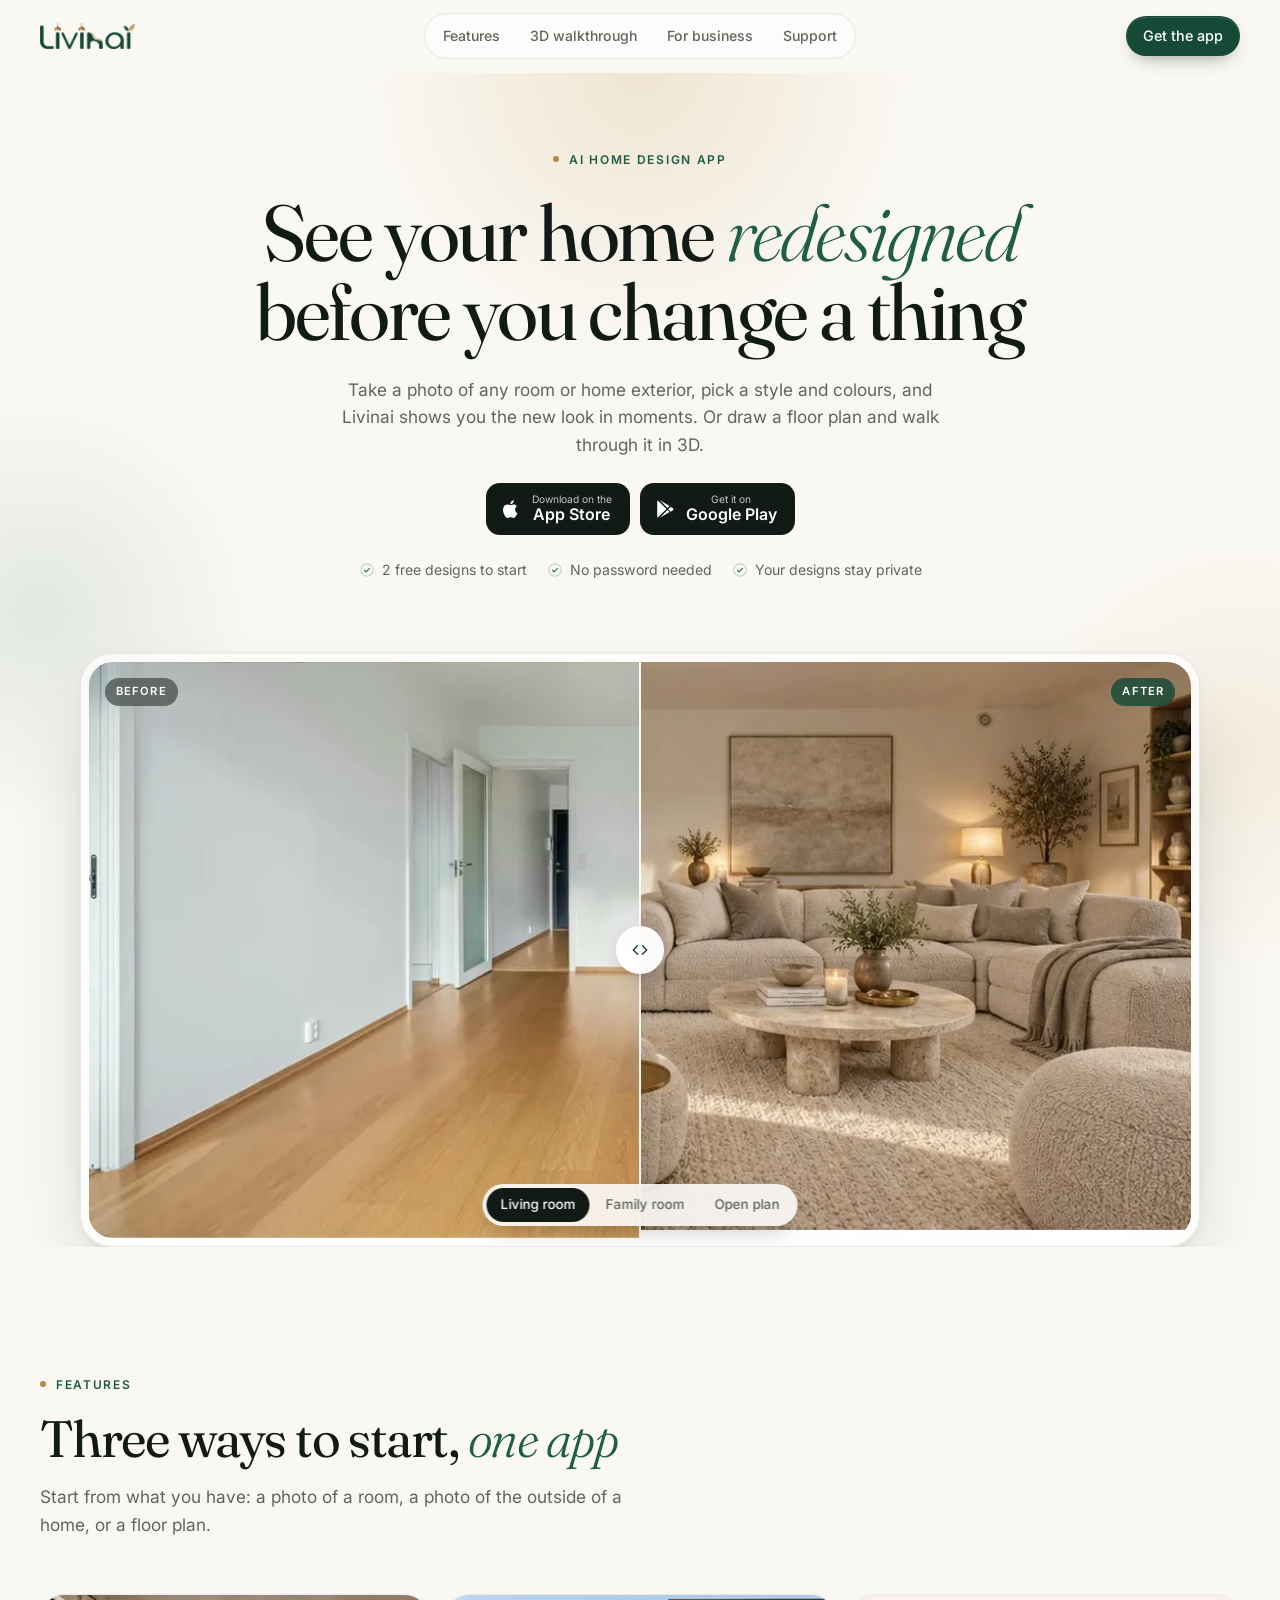
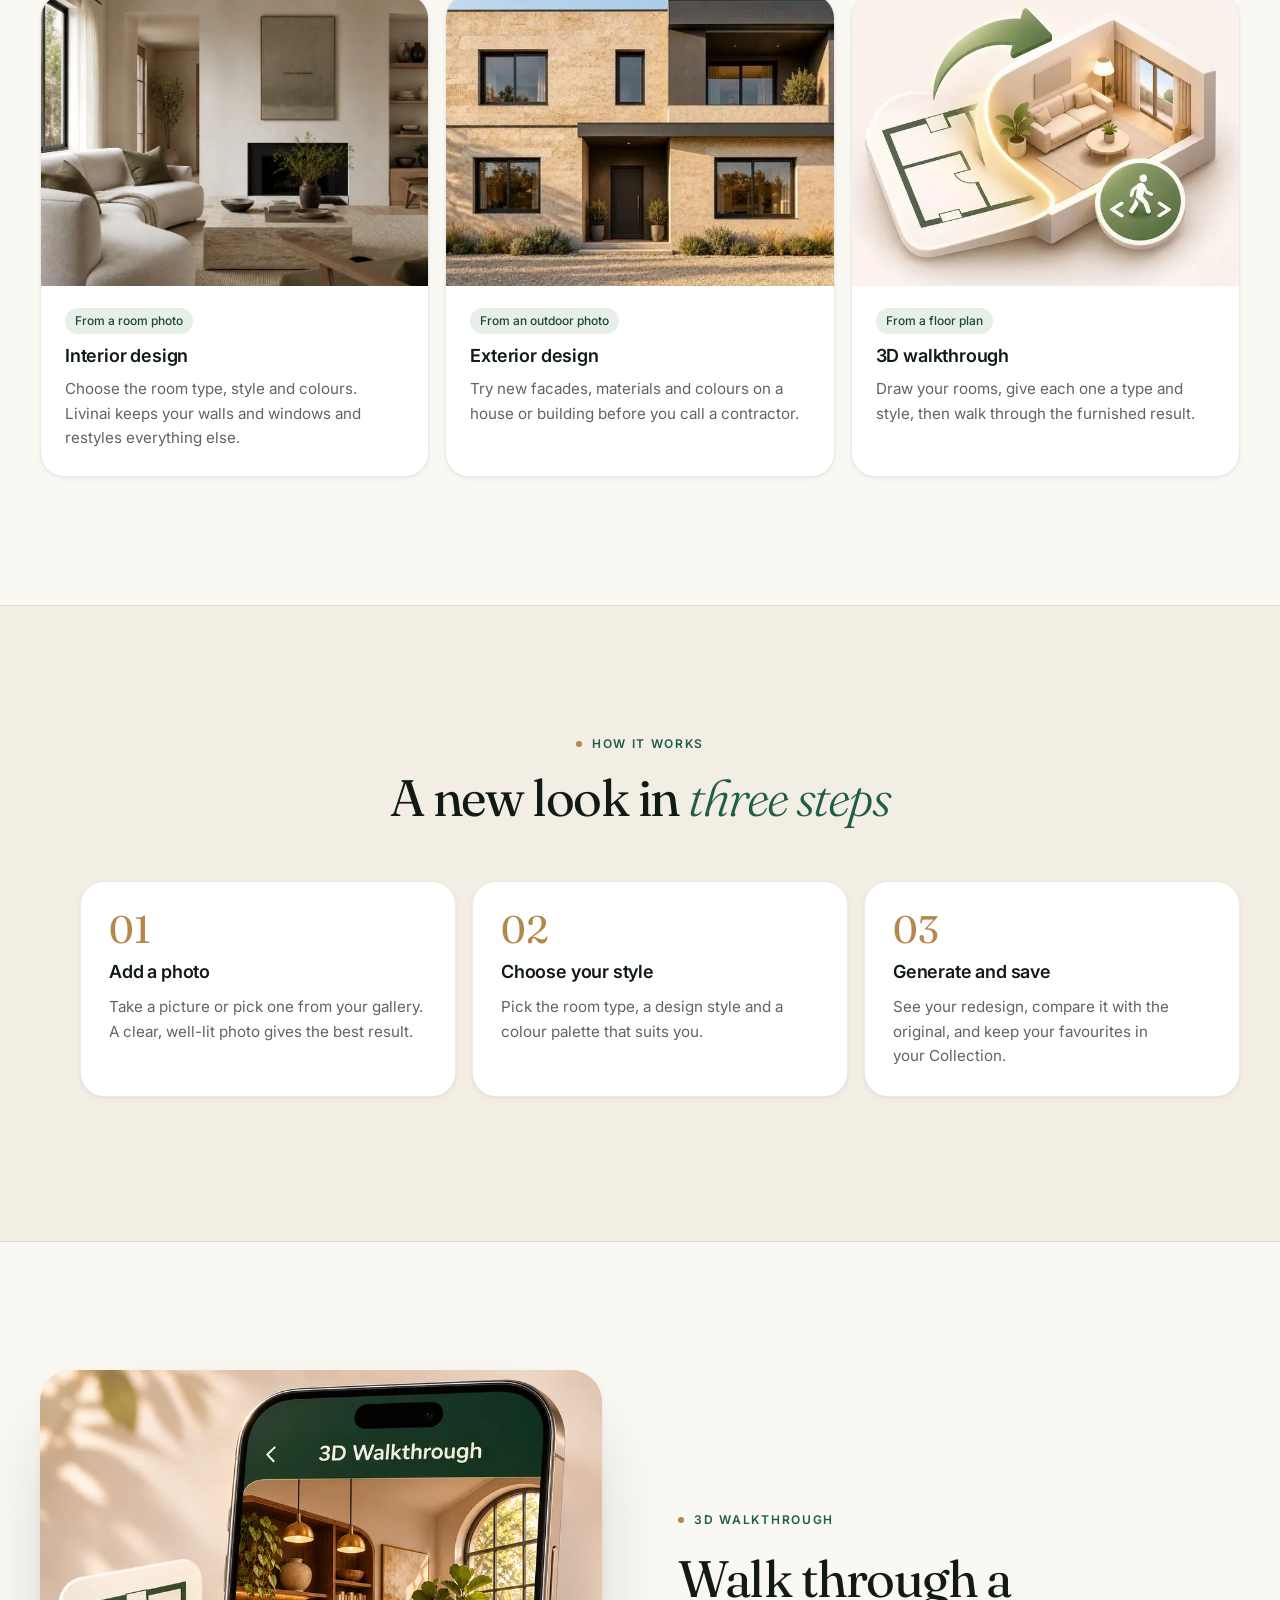
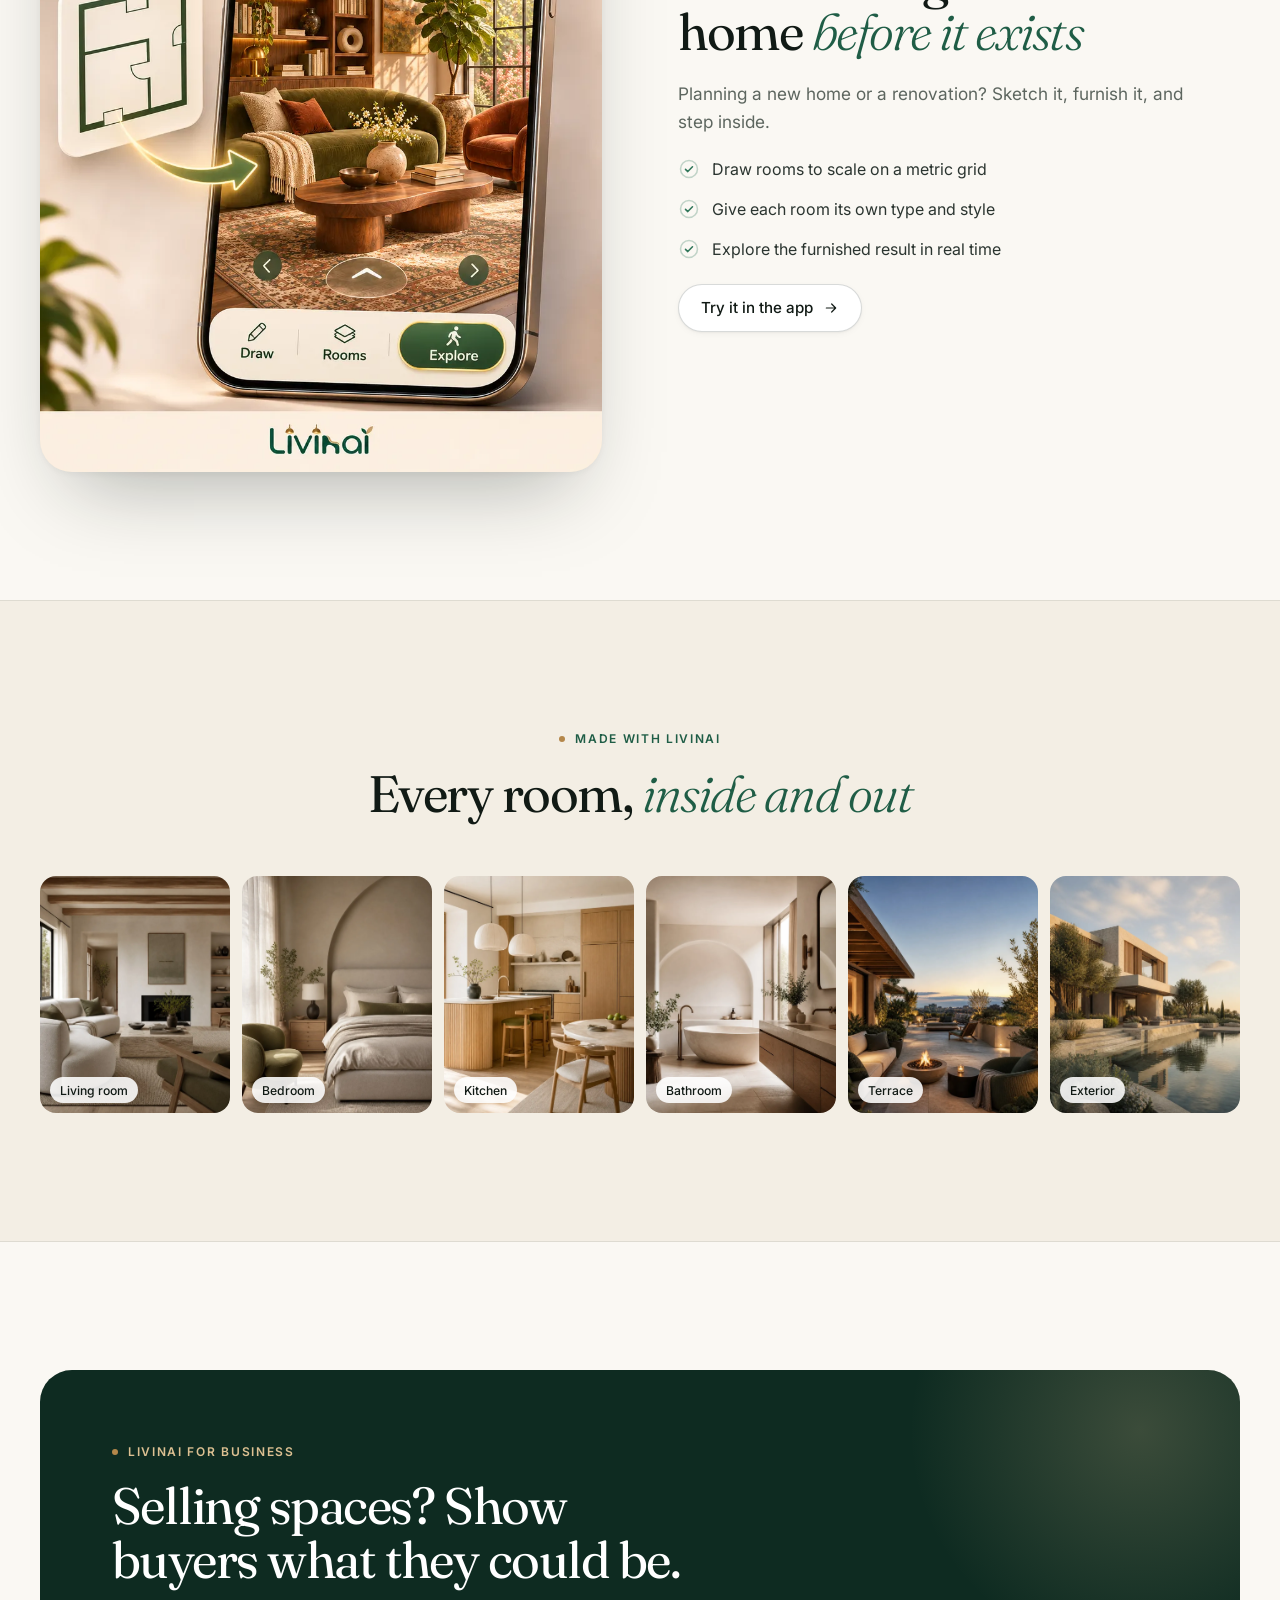
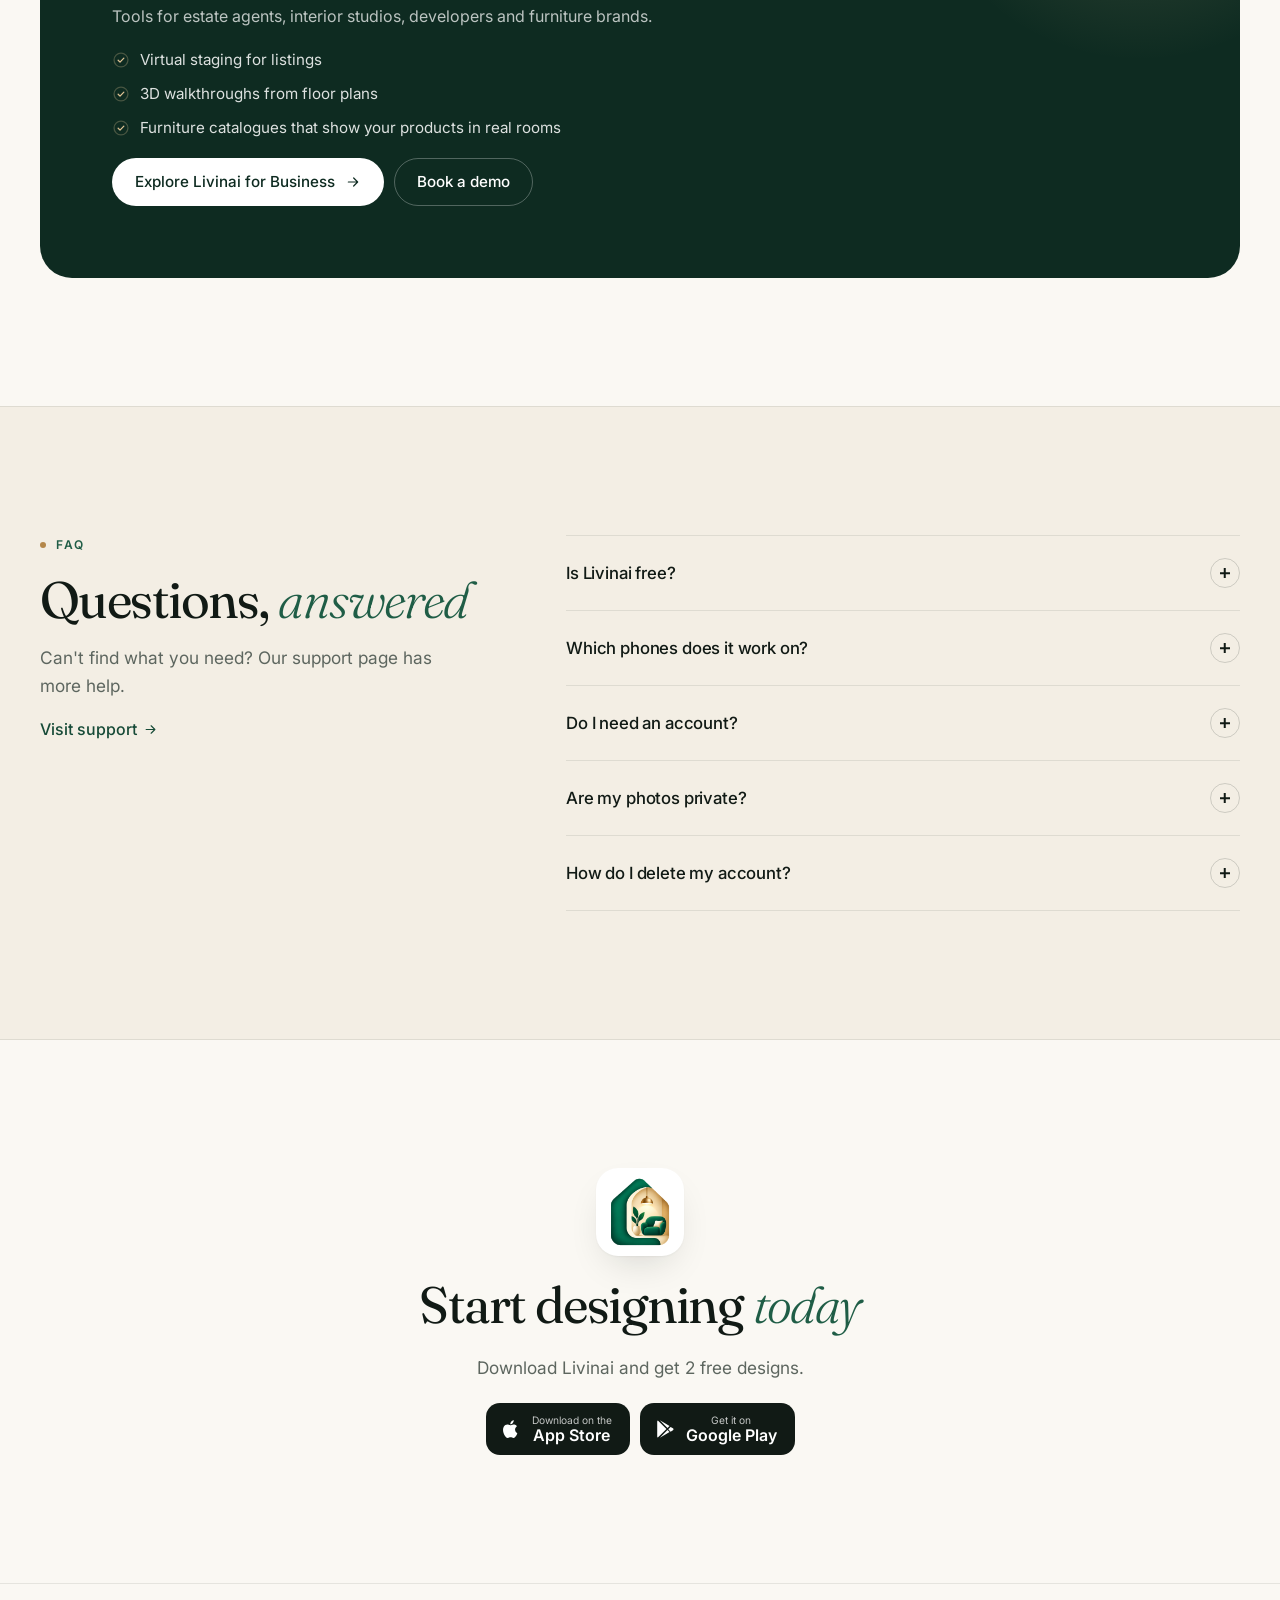
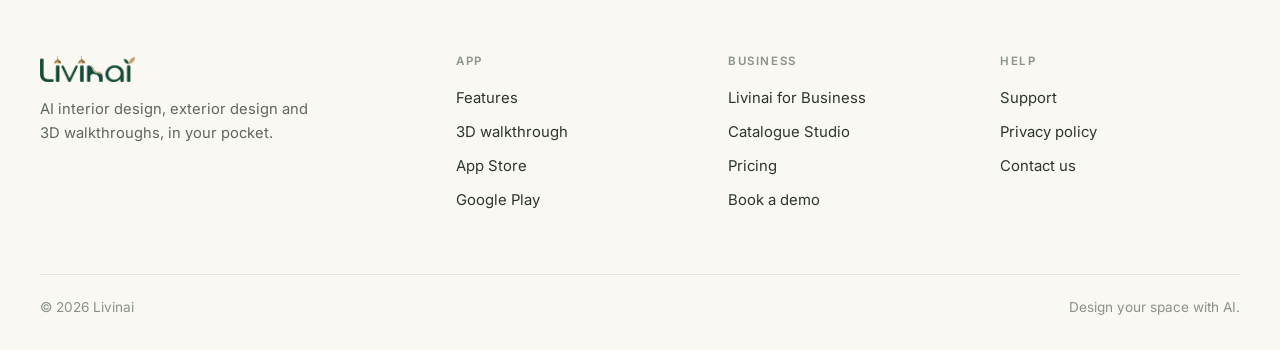
==== index.html @ 89921947 "Redesign site: real home page, shared design system, new app icon - New app-first home page (was a c" ====
<!doctype html>
<html lang="en">
<head>
<meta charset="utf-8">
<meta name="viewport" content="width=device-width, initial-scale=1">
<title>Livinai: AI interior and exterior design app</title>
<meta name="description" content="Redesign any room or home exterior from one photo, or draw a floor plan and walk through it in 3D. Livinai is the AI home design app for iPhone and Android.">
<meta name="google-site-verification" content="-CA9lM7yBlSuKU8desbEKLCvKZhcLF6pDLpUi4Rvw5c">
<meta name="theme-color" content="#FAF8F3">
<link rel="canonical" href="https://livinai.app/">
<meta property="og:type" content="website">
<meta property="og:site_name" content="Livinai">
<meta property="og:title" content="Livinai: AI interior and exterior design app">
<meta property="og:description" content="Redesign any room from one photo, or walk through your floor plan in 3D.">
<meta property="og:url" content="https://livinai.app/">
<meta property="og:image" content="https://livinai.app/business/img/sweden-after.webp">
<meta name="twitter:card" content="summary_large_image">
<link rel="icon" href="/favicon.ico" sizes="any">
<link rel="icon" type="image/png" sizes="32x32" href="/favicon-32.png">
<link rel="apple-touch-icon" href="/apple-touch-icon.png">
<link rel="manifest" href="/site.webmanifest">
<link rel="preconnect" href="https://fonts.googleapis.com">
<link rel="preconnect" href="https://fonts.gstatic.com" crossorigin>
<link href="https://fonts.googleapis.com/css2?family=Fraunces:ital,opsz,wght@0,9..144,300..600;1,9..144,300..500&family=Inter:wght@400;500;600&display=swap" rel="stylesheet">
<link rel="preload" as="image" href="/business/img/sweden-after.webp">
<link rel="stylesheet" href="/assets/site.css">
<style>
.hero{position:relative;padding:clamp(40px,6vw,80px) 0 0;overflow:hidden}
.hero-copy{position:relative;display:grid;justify-items:center;text-align:center;gap:24px;max-width:900px;margin:0 auto}
.hero .lede{text-align:center}
.hero .stores{justify-content:center}
.assure{display:flex;flex-wrap:wrap;justify-content:center;gap:6px 20px;font-size:.88rem;color:var(--muted)}
.assure span{display:inline-flex;align-items:center;gap:7px}
.assure svg{width:16px;height:16px;color:var(--green-3)}
.stage-wrap{position:relative;max-width:1120px;margin:clamp(44px,6vw,72px) auto 0}

.modes{display:grid;grid-template-columns:repeat(3,1fr);gap:16px}
.mode{display:grid;grid-template-rows:auto 1fr;overflow:hidden;text-decoration:none}
.mode figure{margin:0;aspect-ratio:4/3;overflow:hidden;background:var(--bg-3)}
.mode figure img{width:100%;height:100%;object-fit:cover;transition:transform .8s var(--ease)}
.mode:hover figure img{transform:scale(1.04)}
.mode .body{display:grid;gap:10px;align-content:start;padding:22px 24px 26px}
.mode .body p{color:var(--muted);font-size:.95rem}
.mode .tag{justify-self:start;display:inline-flex;align-items:center;height:26px;padding:0 10px;border-radius:999px;font-size:.75rem;font-weight:500;background:var(--sage);color:var(--green)}
@media (max-width:900px){ .modes{grid-template-columns:1fr} .mode{grid-template-columns:1fr 1.2fr;grid-template-rows:none} .mode figure{aspect-ratio:auto;height:100%} }
@media (max-width:600px){ .mode{grid-template-columns:1fr} .mode figure{aspect-ratio:16/10} }

.steps{display:grid;grid-template-columns:repeat(3,1fr);gap:16px;counter-reset:s}
.step{position:relative;padding:28px;display:grid;gap:12px;align-content:start}
.step::before{counter-increment:s;content:counter(s,decimal-leading-zero);font-family:var(--serif);font-size:2.4rem;line-height:1;color:var(--gold)}
.step p{color:var(--muted);font-size:.95rem}
@media (max-width:900px){ .steps{grid-template-columns:1fr} }

.split{display:grid;grid-template-columns:1fr 1fr;gap:clamp(40px,6vw,88px);align-items:center}
.split .media{border-radius:var(--r-xl);overflow:hidden;box-shadow:var(--sh-3);background:var(--bg-3)}
.split .media img{width:100%;height:auto}
.split .copy{display:grid;gap:22px;justify-items:start}
.ticks{display:grid;gap:14px}
.ticks li{display:flex;gap:12px;align-items:flex-start;color:var(--ink-2)}
.ticks svg{width:22px;height:22px;flex:none;color:var(--green-3);margin-top:1px}
@media (max-width:900px){ .split{grid-template-columns:1fr} .split .media{max-width:480px} }

.gallery{display:grid;grid-template-columns:repeat(6,minmax(0,1fr));gap:12px}
.gallery figure{margin:0;position:relative;border-radius:var(--r-md);overflow:hidden;aspect-ratio:4/5;background:var(--bg-3)}
.gallery img{width:100%;height:100%;object-fit:cover}
.gallery figcaption{position:absolute;left:10px;bottom:10px;height:26px;display:flex;align-items:center;padding:0 10px;border-radius:999px;background:rgba(255,255,255,.88);font-size:.76rem;font-weight:500;color:var(--ink)}
@media (max-width:1000px){ .gallery{grid-template-columns:repeat(3,1fr)} }
@media (max-width:560px){ .gallery{grid-template-columns:repeat(2,1fr)} }

.biz{display:grid;grid-template-columns:1.2fr .8fr;gap:32px;align-items:center}
.biz .copy{display:grid;gap:18px;justify-items:start}
.biz ul{display:grid;gap:10px}
.biz li{display:flex;gap:10px;align-items:center;color:rgba(255,255,255,.86);font-size:.95rem}
.biz li svg{width:18px;height:18px;color:var(--gold-2);flex:none}
.biz .acts{display:flex;flex-wrap:wrap;gap:10px}
@media (max-width:860px){ .biz{grid-template-columns:1fr} }

.faq-grid{display:grid;grid-template-columns:.8fr 1.2fr;gap:clamp(40px,6vw,96px);align-items:start}
.faq-side{position:sticky;top:110px;display:grid;gap:18px;justify-items:start}
@media (max-width:860px){ .faq-grid{grid-template-columns:1fr} .faq-side{position:static} }

.get{display:grid;justify-items:center;text-align:center;gap:22px}
.get img.appicon{width:88px;height:88px;border-radius:22px;background:#fff;padding:8px;box-shadow:var(--sh-2)}
.get .stores{justify-content:center}
</style>
</head>
<body>
<svg width="0" height="0" style="position:absolute" aria-hidden="true">
  <defs>
    <symbol id="i-arrow" viewBox="0 0 24 24" fill="none" stroke="currentColor" stroke-width="1.8" stroke-linecap="round" stroke-linejoin="round"><path d="M5 12h14M13 6l6 6-6 6"/></symbol>
    <symbol id="i-chev" viewBox="0 0 24 24" fill="none" stroke="currentColor" stroke-width="1.8" stroke-linecap="round" stroke-linejoin="round"><path d="m9 6 6 6-6 6"/></symbol>
    <symbol id="i-menu" viewBox="0 0 24 24" fill="none" stroke="currentColor" stroke-width="1.8" stroke-linecap="round"><path d="M4 8h16M4 16h16"/></symbol>
    <symbol id="i-check" viewBox="0 0 24 24" fill="none" stroke="currentColor" stroke-width="1.7" stroke-linecap="round" stroke-linejoin="round"><circle cx="12" cy="12" r="9.25" opacity=".28"/><path d="m8.2 12.4 2.5 2.4 5.1-5.3"/></symbol>
    <symbol id="i-drag" viewBox="0 0 24 24" fill="none" stroke="currentColor" stroke-width="1.8" stroke-linecap="round" stroke-linejoin="round"><path d="m9 7-5 5 5 5M15 7l5 5-5 5"/></symbol>
    <symbol id="i-apple" viewBox="0 0 24 24" fill="currentColor"><path d="M16.4 12.6c0-2.4 2-3.6 2.1-3.7-1.1-1.7-2.9-1.9-3.5-1.9-1.5-.2-2.9.9-3.7.9-.8 0-1.9-.9-3.2-.8-1.6 0-3.1 1-4 2.4-1.7 3-.4 7.4 1.2 9.8.8 1.2 1.8 2.5 3 2.4 1.2 0 1.7-.8 3.2-.8s1.9.8 3.2.8 2.1-1.2 2.9-2.4c.9-1.4 1.3-2.7 1.3-2.8 0 0-2.5-1-2.5-3.9ZM14 5.5c.7-.8 1.1-1.9 1-3-1 0-2.1.7-2.8 1.5-.6.7-1.2 1.8-1 2.9 1.1.1 2.1-.6 2.8-1.4Z"/></symbol>
    <symbol id="i-play" viewBox="0 0 24 24" fill="currentColor"><path d="M4.2 2.6 13.6 12l-9.4 9.4c-.4-.2-.7-.7-.7-1.2V3.8c0-.5.3-1 .7-1.2Zm10.5 10.5 2.3 2.3-10.6 6.1 8.3-8.4Zm3.4-3.3 2.6 1.5c.8.5.8 1.6 0 2.1l-2.6 1.5-2.5-2.5 2.5-2.6ZM6.4 2.5 17 8.6l-2.3 2.3-8.3-8.4Z"/></symbol>
  </defs>
</svg>

<a class="skip" href="#main">Skip to content</a>

<header class="hdr">
  <div class="wrap hdr-in">
    <a class="brand" href="/" aria-label="Livinai home"><img src="/assets/img/wordmark.png" alt="Livinai" width="96" height="26"></a>
    <nav class="nav" aria-label="Main">
      <a href="/#features">Features</a>
      <a href="/#walkthrough">3D walkthrough</a>
      <a href="/business/">For business</a>
      <a href="/support/">Support</a>
    </nav>
    <div class="hdr-cta">
      <a class="btn btn-primary btn-sm" href="#download">Get the app</a>
      <button class="menu-btn" id="menuBtn" type="button" aria-label="Open menu" aria-expanded="false" aria-controls="mnav"><svg><use href="#i-menu"/></svg></button>
    </div>
  </div>
  <nav class="mnav" id="mnav" aria-label="Mobile">
    <a href="/#features">Features <svg><use href="#i-chev"/></svg></a>
    <a href="/#walkthrough">3D walkthrough <svg><use href="#i-chev"/></svg></a>
    <a href="/business/">For business <svg><use href="#i-chev"/></svg></a>
    <a href="/support/">Support <svg><use href="#i-chev"/></svg></a>
    <a class="btn btn-primary" href="#download">Get the app</a>
  </nav>
</header>

<main id="main">

<!-- Hero -->
<section class="hero">
  <div class="glow" aria-hidden="true"><i></i><i></i><i></i></div>
  <div class="wrap">
    <div class="hero-copy">
      <span class="eyebrow">AI home design app</span>
      <h1>See your home <em class="accent">redesigned</em> before you change a thing</h1>
      <p class="lede">Take a photo of any room or home exterior, pick a style and colours, and Livinai shows you the new look in moments. Or draw a floor plan and walk through it in 3D.</p>
      <div class="stores">
        <a class="store" href="https://apps.apple.com/app/id6800486898" rel="noopener"><svg><use href="#i-apple"/></svg><span><small>Download on the</small><b>App Store</b></span></a>
        <a class="store" href="https://play.google.com/store/apps/details?id=com.livinai.app" rel="noopener"><svg><use href="#i-play"/></svg><span><small>Get it on</small><b>Google Play</b></span></a>
      </div>
      <div class="assure">
        <span><svg><use href="#i-check"/></svg>2 free designs to start</span>
        <span><svg><use href="#i-check"/></svg>No password needed</span>
        <span><svg><use href="#i-check"/></svg>Your designs stay private</span>
      </div>
    </div>

    <div class="stage-wrap">
      <div class="stage">
        <div class="ba" id="heroBa" data-ba>
          <img class="after" src="/business/img/sweden-after.webp" alt="The same living room furnished in a warm, light style" width="1080" height="564" fetchpriority="high">
          <img class="before" src="/business/img/sweden-before.webp" alt="An empty living room with wooden floors" width="1080" height="564">
          <span class="lbl l">Before</span><span class="lbl r">After</span>
          <span class="line" aria-hidden="true"></span>
          <span class="knob" aria-hidden="true"><svg><use href="#i-drag"/></svg></span>
          <input type="range" min="0" max="100" value="50" aria-label="Drag to compare before and after">
        </div>
        <div class="switch" role="group" aria-label="Choose an example" data-switch="#heroBa">
          <button type="button" aria-pressed="true" data-before="/business/img/sweden-before.webp" data-before-alt="An empty living room with wooden floors" data-after="/business/img/sweden-after.webp" data-after-alt="The same living room furnished in a warm, light style">Living room</button>
          <button type="button" aria-pressed="false" data-before="/business/img/us-before.webp" data-before-alt="An empty family room with bay windows" data-after="/business/img/us-after.webp" data-after-alt="The same family room with soft sofas and a stone coffee table">Family room</button>
          <button type="button" aria-pressed="false" data-before="/business/img/dubai-before.webp" data-before-alt="An empty double-height open-plan space" data-after="/business/img/dubai-after.webp" data-after-alt="The same open-plan space furnished with curved sofas">Open plan</button>
        </div>
      </div>
    </div>
  </div>
</section>

<!-- Features -->
<section class="sec" id="features">
  <div class="wrap">
    <div class="sec-head reveal">
      <span class="eyebrow">Features</span>
      <h2>Three ways to start, <em class="accent">one app</em></h2>
      <p class="lede">Start from what you have: a photo of a room, a photo of the outside of a home, or a floor plan.</p>
    </div>
    <div class="modes">
      <article class="card mode reveal">
        <figure><img src="/business/img/scene-living.webp" alt="A redesigned living room with soft white sofas" width="900" height="1125" loading="lazy"></figure>
        <div class="body"><span class="tag">From a room photo</span><h3>Interior design</h3><p>Choose the room type, style and colours. Livinai keeps your walls and windows and restyles everything else.</p></div>
      </article>
      <article class="card mode reveal">
        <figure><img src="/business/img/exterior.webp" alt="A modern two-storey home exterior in light stone" width="600" height="340" loading="lazy"></figure>
        <div class="body"><span class="tag">From an outdoor photo</span><h3>Exterior design</h3><p>Try new facades, materials and colours on a house or building before you call a contractor.</p></div>
      </article>
      <article class="card mode reveal">
        <figure><img src="/business/img/plan-to-3d.webp" alt="A floor plan turning into a furnished 3D room" width="840" height="486" loading="lazy"></figure>
        <div class="body"><span class="tag">From a floor plan</span><h3>3D walkthrough</h3><p>Draw your rooms, give each one a type and style, then walk through the furnished result.</p></div>
      </article>
    </div>
  </div>
</section>

<!-- How it works -->
<section class="sec tint" id="how">
  <div class="wrap">
    <div class="sec-head center reveal">
      <span class="eyebrow">How it works</span>
      <h2>A new look in <em class="accent">three steps</em></h2>
    </div>
    <ol class="clean steps">
      <li class="card step reveal"><h3>Add a photo</h3><p>Take a picture or pick one from your gallery. A clear, well-lit photo gives the best result.</p></li>
      <li class="card step reveal"><h3>Choose your style</h3><p>Pick the room type, a design style and a colour palette that suits you.</p></li>
      <li class="card step reveal"><h3>Generate and save</h3><p>See your redesign, compare it with the original, and keep your favourites in your Collection.</p></li>
    </ol>
  </div>
</section>

<!-- 3D walkthrough -->
<section class="sec" id="walkthrough">
  <div class="wrap split">
    <div class="media reveal"><img src="/business/img/walkthrough.webp" alt="The Livinai app showing a 3D walkthrough of a furnished living room" width="900" height="1125" loading="lazy"></div>
    <div class="copy reveal">
      <span class="eyebrow">3D walkthrough</span>
      <h2>Walk through a home <em class="accent">before it exists</em></h2>
      <p class="lede">Planning a new home or a renovation? Sketch it, furnish it, and step inside.</p>
      <ul class="clean ticks">
        <li><svg><use href="#i-check"/></svg>Draw rooms to scale on a metric grid</li>
        <li><svg><use href="#i-check"/></svg>Give each room its own type and style</li>
        <li><svg><use href="#i-check"/></svg>Explore the furnished result in real time</li>
      </ul>
      <a class="btn btn-secondary" href="#download">Try it in the app <svg class="arr"><use href="#i-arrow"/></svg></a>
    </div>
  </div>
</section>

<!-- Gallery -->
<section class="sec tint" id="gallery">
  <div class="wrap">
    <div class="sec-head center reveal">
      <span class="eyebrow">Made with Livinai</span>
      <h2>Every room, <em class="accent">inside and out</em></h2>
    </div>
    <div class="gallery reveal">
      <figure><img src="/business/img/scene-living.webp" alt="Living room with white sofas and a fireplace" width="900" height="1125" loading="lazy"><figcaption>Living room</figcaption></figure>
      <figure><img src="/business/img/scene-bedroom.webp" alt="Calm bedroom with an arched headboard wall" width="900" height="1125" loading="lazy"><figcaption>Bedroom</figcaption></figure>
      <figure><img src="/business/img/scene-kitchen.webp" alt="Light wood kitchen with an island" width="900" height="1125" loading="lazy"><figcaption>Kitchen</figcaption></figure>
      <figure><img src="/business/img/scene-bathroom.webp" alt="Bathroom with a freestanding bathtub" width="900" height="1125" loading="lazy"><figcaption>Bathroom</figcaption></figure>
      <figure><img src="/business/img/scene-terrace.webp" alt="Rooftop terrace with a fire pit at sunset" width="900" height="1125" loading="lazy"><figcaption>Terrace</figcaption></figure>
      <figure><img src="/business/img/scene-villa.webp" alt="Modern villa exterior with a pool" width="900" height="1125" loading="lazy"><figcaption>Exterior</figcaption></figure>
    </div>
  </div>
</section>

<!-- Business -->
<section class="sec" id="business">
  <div class="wrap">
    <div class="band biz reveal">
      <div class="copy">
        <span class="eyebrow">Livinai for Business</span>
        <h2>Selling spaces? Show buyers what they could be.</h2>
        <p>Tools for estate agents, interior studios, developers and furniture brands.</p>
        <ul class="clean">
          <li><svg><use href="#i-check"/></svg>Virtual staging for listings</li>
          <li><svg><use href="#i-check"/></svg>3D walkthroughs from floor plans</li>
          <li><svg><use href="#i-check"/></svg>Furniture catalogues that show your products in real rooms</li>
        </ul>
        <div class="acts">
          <a class="btn btn-light" href="/business/">Explore Livinai for Business <svg class="arr"><use href="#i-arrow"/></svg></a>
          <a class="btn btn-ghost-d" href="/business/#demo">Book a demo</a>
        </div>
      </div>
    </div>
  </div>
</section>

<!-- FAQ -->
<section class="sec tint" id="faq">
  <div class="wrap faq-grid">
    <div class="faq-side reveal">
      <span class="eyebrow">FAQ</span>
      <h2>Questions, <em class="accent">answered</em></h2>
      <p class="lede">Can't find what you need? Our support page has more help.</p>
      <a class="link" href="/support/">Visit support <svg><use href="#i-arrow"/></svg></a>
    </div>
    <div class="faq reveal">
      <details><summary>Is Livinai free?<span class="pm" aria-hidden="true"></span></summary><div class="ans"><p>Every new account gets <strong>2 free designs</strong>. After that, you can subscribe to Livinai Pro, buy coins, or earn coins by watching a short ad.</p></div></details>
      <details><summary>Which phones does it work on?<span class="pm" aria-hidden="true"></span></summary><div class="ans"><p>Livinai is available for iPhone on the <a href="https://apps.apple.com/app/id6800486898" rel="noopener">App Store</a> and for Android on <a href="https://play.google.com/store/apps/details?id=com.livinai.app" rel="noopener">Google Play</a>.</p></div></details>
      <details><summary>Do I need an account?<span class="pm" aria-hidden="true"></span></summary><div class="ans"><p>Yes, so your designs are saved. Sign in with Apple or Google. There is no password to remember.</p></div></details>
      <details><summary>Are my photos private?<span class="pm" aria-hidden="true"></span></summary><div class="ans"><p>Yes. Your photos and designs are private to your account unless you choose to share or export them. Read our <a href="/privacy/">privacy policy</a> for details.</p></div></details>
      <details><summary>How do I delete my account?<span class="pm" aria-hidden="true"></span></summary><div class="ans"><p>In the app, open <strong>Profile → Account → Delete Account</strong>. Deleting your account does not cancel an App Store subscription. Cancel that in your Apple account settings.</p></div></details>
    </div>
  </div>
</section>

<!-- Download -->
<section class="sec" id="download">
  <div class="wrap narrow get reveal">
    <img class="appicon" src="/assets/img/icon.png" alt="" width="88" height="88">
    <h2>Start designing <em class="accent">today</em></h2>
    <p class="lede">Download Livinai and get 2 free designs.</p>
    <div class="stores">
      <a class="store" href="https://apps.apple.com/app/id6800486898" rel="noopener"><svg><use href="#i-apple"/></svg><span><small>Download on the</small><b>App Store</b></span></a>
      <a class="store" href="https://play.google.com/store/apps/details?id=com.livinai.app" rel="noopener"><svg><use href="#i-play"/></svg><span><small>Get it on</small><b>Google Play</b></span></a>
    </div>
  </div>
</section>

</main>

<footer class="ftr">
  <div class="wrap">
    <div class="ftr-grid">
      <div><img class="logo" src="/assets/img/wordmark.png" alt="Livinai" width="96" height="26"><p>AI interior design, exterior design and 3D walkthroughs, in your pocket.</p></div>
      <div><h2>App</h2><ul class="clean"><li><a href="/#features">Features</a></li><li><a href="/#walkthrough">3D walkthrough</a></li><li><a href="https://apps.apple.com/app/id6800486898" rel="noopener">App Store</a></li><li><a href="https://play.google.com/store/apps/details?id=com.livinai.app" rel="noopener">Google Play</a></li></ul></div>
      <div><h2>Business</h2><ul class="clean"><li><a href="/business/">Livinai for Business</a></li><li><a href="/business/#catalogue">Catalogue Studio</a></li><li><a href="/business/#pricing">Pricing</a></li><li><a href="/business/#demo">Book a demo</a></li></ul></div>
      <div><h2>Help</h2><ul class="clean"><li><a href="/support/">Support</a></li><li><a href="/privacy/">Privacy policy</a></li><li><a href="mailto:livinai2025@gmail.com">Contact us</a></li></ul></div>
    </div>
    <div class="ftr-bottom"><span>© <span data-year>2026</span> Livinai</span><span>Design your space with AI.</span></div>
  </div>
</footer>

<script src="/assets/site.js" defer></script>
</body>
</html>
---- assets/site.css ----
/* Livinai website: shared design system.
   Same tokens, type and components as /business/, so every page looks like one product. */

/* ── tokens ── */
:root{
  --bg:#faf8f3; --bg-2:#f3eee4; --bg-3:#ebe4d6; --surface:#fff;
  --ink:#111a15; --ink-2:#2b3530; --muted:#5d665f; --faint:#8a918b;
  --line:rgba(17,26,21,.09); --line-2:rgba(17,26,21,.16);
  --green:#164a37; --green-2:#1f5d46; --green-3:#2f7659; --deep:#0e2b21;
  --sage:#e8eee8; --sage-2:#d2dfd5;
  --gold:#b4874a; --gold-2:#dcc092; --gold-3:#f4e9d6;
  --r-xl:32px; --r-lg:24px; --r-md:16px; --r-sm:10px;
  --sh-1:0 1px 2px rgba(17,26,21,.04),0 2px 8px -2px rgba(17,26,21,.06);
  --sh-2:0 1px 2px rgba(17,26,21,.04),0 16px 40px -16px rgba(17,26,21,.20);
  --sh-3:0 2px 6px rgba(17,26,21,.04),0 40px 80px -32px rgba(17,26,21,.34);
  --serif:"Fraunces",Georgia,"Times New Roman",serif;
  --sans:"Inter",ui-sans-serif,system-ui,-apple-system,"Segoe UI",sans-serif;
  --ease:cubic-bezier(.22,.7,.2,1);
  --wrap:1200px; --hdr:72px;
  color-scheme:light;
}

/* ── base ── */
*,*::before,*::after{box-sizing:border-box}
html{scroll-behavior:smooth;-webkit-text-size-adjust:100%;scroll-padding-top:calc(var(--hdr) + 16px)}
body{margin:0;min-width:320px;background:var(--bg);color:var(--ink);font:16px/1.6 var(--sans);-webkit-font-smoothing:antialiased;-moz-osx-font-smoothing:grayscale;overflow-x:hidden}
::selection{background:var(--gold-2);color:var(--ink)}
img,svg{display:block;max-width:100%}
a{color:inherit}
button{font:inherit;color:inherit}
:focus-visible{outline:2px solid var(--gold);outline-offset:3px;border-radius:8px}
.wrap{width:min(var(--wrap),calc(100% - 40px));margin-inline:auto}
.wrap.narrow{--wrap:820px}
.skip{position:fixed;left:12px;top:12px;z-index:100;background:var(--ink);color:#fff;padding:10px 14px;border-radius:10px;text-decoration:none;transform:translateY(-160%);transition:transform .2s}
.skip:focus{transform:none}
ul.clean{list-style:none;margin:0;padding:0}
[hidden]{display:none!important}
.sr{position:absolute;width:1px;height:1px;overflow:hidden;clip:rect(0 0 0 0);white-space:nowrap}

/* ── type ── */
h1,h2,h3,h4{margin:0;font-weight:500;letter-spacing:-.015em;line-height:1.1;text-wrap:balance;color:var(--ink)}
h1,h2{font-family:var(--serif);font-weight:400;letter-spacing:-.03em}
h1{font-size:clamp(2.6rem,6.2vw,5.25rem);line-height:1}
h2{font-size:clamp(2rem,4vw,3.3rem);line-height:1.04}
h3{font-size:1.125rem;font-weight:600;line-height:1.3;letter-spacing:-.01em}
p{margin:0;text-wrap:pretty}
em.accent{font-style:italic;font-weight:300;color:var(--green-2)}
.lede{font-size:clamp(1.05rem,1.35vw,1.2rem);line-height:1.6;color:var(--muted);max-width:56ch}
.eyebrow{display:inline-flex;align-items:center;gap:10px;font-size:.75rem;font-weight:600;letter-spacing:.14em;text-transform:uppercase;color:var(--green-2)}
.eyebrow::before{content:"";width:6px;height:6px;border-radius:50%;background:var(--gold)}
.muted{color:var(--muted)}

/* ── sections ── */
.sec{padding:clamp(72px,10vw,128px) 0}
.sec.tint{background:var(--bg-2);border-block:1px solid var(--line)}
.sec-head{display:grid;gap:18px;justify-items:start;max-width:760px;margin-bottom:clamp(36px,5vw,56px)}
.sec-head.center{justify-items:center;text-align:center;margin-inline:auto}
.sec-head.center .lede{margin-inline:auto}

/* ── buttons ── */
.btn{--h:48px;display:inline-flex;align-items:center;justify-content:center;gap:10px;height:var(--h);padding:0 22px;border-radius:999px;border:1px solid transparent;font-weight:500;font-size:.95rem;text-decoration:none;cursor:pointer;white-space:nowrap;transition:background .25s var(--ease),border-color .25s,color .25s,transform .2s var(--ease)}
.btn svg{width:16px;height:16px;flex:none;transition:transform .25s var(--ease)}
.btn:hover svg.arr{transform:translateX(3px)}
.btn:active{transform:scale(.98)}
.btn-primary{background:var(--green);color:#fff;box-shadow:inset 0 1px 0 rgba(255,255,255,.12),0 8px 20px -10px rgba(14,43,33,.6)}
.btn-primary:hover{background:var(--green-2)}
.btn-secondary{background:var(--surface);border-color:var(--line-2);color:var(--ink);box-shadow:var(--sh-1)}
.btn-secondary:hover{border-color:rgba(17,26,21,.32)}
.btn-light{background:#fff;color:var(--deep)}
.btn-light:hover{background:var(--gold-3)}
.btn-ghost-d{border-color:rgba(255,255,255,.28);color:#fff}
.btn-ghost-d:hover{background:rgba(255,255,255,.08)}
.btn-sm{--h:40px;padding:0 16px;font-size:.9rem}
.link{display:inline-flex;align-items:center;gap:6px;font-weight:500;color:var(--green);text-decoration:none}
.link:hover{text-decoration:underline;text-underline-offset:.2em}
.link svg{width:15px;height:15px}

/* store badges */
.stores{display:flex;flex-wrap:wrap;gap:10px}
.store{display:inline-flex;align-items:center;gap:10px;height:52px;padding:0 18px 0 14px;border-radius:14px;background:var(--ink);color:#fff;text-decoration:none;transition:background .2s,transform .2s var(--ease)}
.store:hover{background:#000}
.store:active{transform:scale(.98)}
.store svg{width:22px;height:22px}
.store small{display:block;font-size:.64rem;opacity:.75;line-height:1.1}
.store b{display:block;font-size:1rem;line-height:1.15;font-weight:600}
.store.light{background:#fff;color:var(--ink)}
.store.light:hover{background:var(--gold-3)}

/* ── header ── */
.hdr{position:sticky;top:0;z-index:50;border-bottom:1px solid transparent;transition:background .3s,border-color .3s}
.hdr.scrolled,.hdr.solid{background:rgba(250,248,243,.86);backdrop-filter:saturate(1.6) blur(16px);-webkit-backdrop-filter:saturate(1.6) blur(16px);border-color:var(--line)}
.hdr-in{display:grid;grid-template-columns:1fr auto 1fr;align-items:center;gap:20px;height:var(--hdr)}
.brand{display:flex;align-items:center;justify-self:start;text-decoration:none}
.brand img{height:26px;width:auto}
.nav{display:flex;align-items:center;gap:2px;padding:4px;border-radius:999px;background:rgba(255,255,255,.55);border:1px solid var(--line)}
.nav a{padding:7px 14px;border-radius:999px;text-decoration:none;font-size:.88rem;font-weight:500;color:var(--muted);white-space:nowrap;transition:color .2s,background .2s}
.nav a:hover{color:var(--ink)}
.nav a[aria-current="page"]{color:var(--ink);background:#fff;box-shadow:var(--sh-1)}
.hdr-cta{display:flex;align-items:center;gap:8px;justify-self:end}
.hdr-cta .plain{padding:8px 12px;font-size:.9rem;font-weight:500;color:var(--ink-2);text-decoration:none;border-radius:999px}
.hdr-cta .plain:hover{background:rgba(17,26,21,.05)}
.menu-btn{display:none;width:44px;height:44px;border-radius:12px;border:1px solid var(--line-2);background:#fff;align-items:center;justify-content:center;cursor:pointer}
.menu-btn svg{width:18px;height:18px}
.mnav{display:none}
@media (max-width:1000px){ .hdr-cta .plain{display:none} }
@media (max-width:880px){
  .hdr-in{grid-template-columns:1fr auto}
  .nav{display:none}
  .menu-btn{display:inline-flex}
  .hdr-cta .btn{display:none}
  .mnav{position:fixed;inset:var(--hdr) 0 auto;display:grid;padding:8px 20px 24px;background:var(--bg);border-bottom:1px solid var(--line);box-shadow:var(--sh-2);opacity:0;transform:translateY(-8px);pointer-events:none;transition:.25s var(--ease)}
  .mnav.open{opacity:1;transform:none;pointer-events:auto}
  .mnav a:not(.btn){display:flex;justify-content:space-between;align-items:center;padding:15px 4px;border-bottom:1px solid var(--line);text-decoration:none;font-weight:500}
  .mnav a[aria-current="page"]{color:var(--green)}
  .mnav a svg{width:16px;height:16px;color:var(--faint)}
  .mnav .btn{margin-top:16px}
}

/* ── page intro (inner pages) ── */
.intro{position:relative;padding:clamp(56px,8vw,96px) 0 clamp(36px,5vw,56px);overflow:hidden}
.intro .wrap{display:grid;gap:18px;justify-items:start}
.intro .meta{font-size:.88rem;font-weight:500;color:var(--faint)}
.glow{position:absolute;inset:0;pointer-events:none;overflow:hidden}
.glow i{position:absolute;border-radius:50%}
.glow i:nth-child(1){width:760px;height:760px;left:50%;top:-380px;transform:translateX(-50%);background:radial-gradient(closest-side,rgba(220,192,146,.34),transparent 72%)}
.glow i:nth-child(2){width:600px;height:600px;left:-260px;top:240px;background:radial-gradient(closest-side,rgba(47,118,89,.12),transparent 72%)}
.glow i:nth-child(3){width:600px;height:600px;right:-260px;top:380px;background:radial-gradient(closest-side,rgba(220,192,146,.22),transparent 72%)}

/* ── cards ── */
.card{background:var(--surface);border:1px solid var(--line);border-radius:var(--r-lg);box-shadow:var(--sh-1)}
.grid-3{display:grid;grid-template-columns:repeat(3,1fr);gap:16px}
.grid-2{display:grid;grid-template-columns:repeat(2,1fr);gap:16px}
@media (max-width:900px){ .grid-3{grid-template-columns:1fr} }
@media (max-width:720px){ .grid-2{grid-template-columns:1fr} }
.ic{width:44px;height:44px;border-radius:12px;display:grid;place-items:center;background:var(--sage);color:var(--green)}
.ic svg{width:22px;height:22px}
.ic.gold{background:var(--gold-3);color:#8a6430}

/* ── before / after slider ── */
.ba{position:relative;aspect-ratio:1080/564;border-radius:calc(var(--r-xl) - 8px);overflow:hidden;background:var(--bg-3);user-select:none;-webkit-user-select:none;touch-action:pan-y;--pos:50%}
.ba img{position:absolute;inset:0;width:100%;height:100%;object-fit:cover}
.ba .before{clip-path:inset(0 calc(100% - var(--pos)) 0 0)}
.ba .line{position:absolute;top:0;bottom:0;left:var(--pos);width:2px;margin-left:-1px;background:rgba(255,255,255,.95);box-shadow:0 0 24px rgba(0,0,0,.18);pointer-events:none}
.ba .knob{position:absolute;top:50%;left:var(--pos);width:48px;height:48px;transform:translate(-50%,-50%);border-radius:50%;background:rgba(255,255,255,.96);display:grid;place-items:center;box-shadow:0 8px 24px rgba(0,0,0,.22);color:var(--green);pointer-events:none}
.ba .knob svg{width:20px;height:20px}
.ba input{position:absolute;inset:0;width:100%;height:100%;opacity:0;cursor:ew-resize;margin:0}
.ba .lbl{position:absolute;top:16px;height:28px;display:flex;align-items:center;padding:0 11px;border-radius:999px;font-size:.7rem;font-weight:600;letter-spacing:.1em;text-transform:uppercase;background:rgba(17,26,21,.5);color:#fff;backdrop-filter:blur(8px);-webkit-backdrop-filter:blur(8px);pointer-events:none}
.ba .lbl.l{left:16px}.ba .lbl.r{right:16px;background:rgba(22,74,55,.82)}
.stage{position:relative;padding:8px;border-radius:var(--r-xl);background:rgba(255,255,255,.7);border:1px solid var(--line);box-shadow:var(--sh-3)}
.switch{position:absolute;left:50%;bottom:20px;transform:translateX(-50%);z-index:2;display:flex;gap:2px;padding:4px;border-radius:999px;background:rgba(255,255,255,.86);backdrop-filter:blur(14px);-webkit-backdrop-filter:blur(14px);box-shadow:0 8px 24px -8px rgba(0,0,0,.3)}
.switch button{height:34px;padding:0 14px;border:0;border-radius:999px;background:transparent;font-size:.84rem;font-weight:500;color:var(--muted);cursor:pointer;white-space:nowrap}
.switch button:hover{color:var(--ink)}
.switch button[aria-pressed="true"]{background:var(--ink);color:#fff}
@media (max-width:640px){
  .stage{padding:5px;border-radius:22px}
  .ba{border-radius:18px;aspect-ratio:4/3}
  .switch{bottom:12px}.switch button{height:30px;padding:0 10px;font-size:.78rem}
  .ba .lbl{top:10px;height:24px;font-size:.64rem}.ba .lbl.l{left:10px}.ba .lbl.r{right:10px}
}

/* ── FAQ ── */
.faq details{border-top:1px solid var(--line)}
.faq details:last-child{border-bottom:1px solid var(--line)}
.faq summary{list-style:none;cursor:pointer;padding:22px 0;display:flex;justify-content:space-between;align-items:center;gap:20px;font-weight:500;font-size:1.05rem;letter-spacing:-.01em}
.faq summary:hover{color:var(--green)}
.faq summary::-webkit-details-marker{display:none}
.faq .pm{position:relative;width:30px;height:30px;border-radius:50%;border:1px solid var(--line-2);flex:none;transition:background .25s,border-color .25s,color .25s}
.faq .pm::before,.faq .pm::after{content:"";position:absolute;left:50%;top:50%;width:10px;height:1.5px;background:currentColor;transform:translate(-50%,-50%)}
.faq .pm::after{transform:translate(-50%,-50%) rotate(90deg);transition:transform .3s var(--ease)}
.faq details[open] .pm{background:var(--ink);border-color:var(--ink);color:#fff}
.faq details[open] .pm::after{transform:translate(-50%,-50%) rotate(0)}
.faq .ans{padding:0 48px 22px 0;color:var(--muted)}
.faq .ans p + p{margin-top:10px}
.faq .ans a{color:var(--green)}
.faq .ans strong{color:var(--ink-2);font-weight:600}

/* ── dark band ── */
.band{position:relative;overflow:hidden;border-radius:var(--r-xl);background:var(--deep);color:#fff;padding:clamp(40px,6vw,72px)}
.band::before{content:"";position:absolute;width:640px;height:640px;right:-220px;top:-260px;border-radius:50%;background:radial-gradient(closest-side,rgba(220,192,146,.22),transparent 72%);pointer-events:none}
.band h2{color:#fff}
.band p{color:rgba(255,255,255,.72)}
.band .eyebrow{color:var(--gold-2)}

/* ── footer ── */
.ftr{padding:72px 0 32px;border-top:1px solid var(--line)}
.ftr-grid{display:grid;grid-template-columns:1.6fr 1fr 1fr 1fr;gap:32px}
.ftr .logo{height:26px;width:auto;margin-bottom:16px}
.ftr p{color:var(--muted);font-size:.92rem;max-width:32ch}
.ftr h2{font-family:var(--sans);font-size:.72rem;letter-spacing:.14em;text-transform:uppercase;color:var(--faint);font-weight:600;margin-bottom:14px}
.ftr ul a{display:inline-block;padding:5px 0;color:var(--ink-2);text-decoration:none;font-size:.93rem}
.ftr ul a:hover{color:var(--green)}
.ftr-bottom{display:flex;justify-content:space-between;gap:16px;flex-wrap:wrap;margin-top:56px;padding-top:22px;border-top:1px solid var(--line);font-size:.85rem;color:var(--faint)}
@media (max-width:800px){ .ftr-grid{grid-template-columns:1fr 1fr} .ftr-grid > div:first-child{grid-column:1/-1} }

/* ── document pages (privacy) ── */
.doc{display:grid;grid-template-columns:220px minmax(0,1fr);gap:clamp(32px,5vw,72px);padding-bottom:clamp(72px,10vw,120px)}
.toc{position:sticky;top:calc(var(--hdr) + 24px);align-self:start;display:grid;gap:2px;padding:18px;border-radius:var(--r-md);background:var(--surface);border:1px solid var(--line)}
.toc strong{font-size:.7rem;font-weight:600;letter-spacing:.14em;text-transform:uppercase;color:var(--faint);margin-bottom:8px}
.toc a{padding:6px 10px;border-radius:8px;color:var(--muted);text-decoration:none;font-size:.88rem}
.toc a:hover{background:var(--bg-2);color:var(--ink)}
.toc a.on{background:var(--sage);color:var(--green);font-weight:500}
.prose{max-width:720px}
.prose section{padding:32px 0;border-top:1px solid var(--line)}
.prose section:first-child{border-top:0;padding-top:0}
.prose h2{font-size:clamp(1.5rem,2.4vw,1.9rem);margin-bottom:14px}
.prose p,.prose li,.prose dd{color:var(--muted);line-height:1.75}
.prose p + p{margin-top:12px}
.prose ul{margin:12px 0;padding-left:1.2rem}
.prose li{margin:8px 0}
.prose strong{color:var(--ink-2);font-weight:600}
.prose a{color:var(--green)}
.dl{display:grid;grid-template-columns:140px 1fr;gap:14px 24px;margin:0}
.dl dt{font-weight:600;color:var(--ink)}
.dl dd{margin:0}
@media (max-width:880px){
  .doc{grid-template-columns:1fr}
  .toc{position:static;grid-template-columns:1fr 1fr}
  .toc strong{grid-column:1/-1}
}
@media (max-width:520px){ .toc{grid-template-columns:1fr} .dl{grid-template-columns:1fr;gap:2px} .dl dd{margin-bottom:12px} }

/* ── motion & print ── */
.js-reveal .reveal{opacity:0;transform:translateY(16px);transition:opacity .7s var(--ease),transform .7s var(--ease)}
.js-reveal .reveal.in{opacity:1;transform:none}
@media (prefers-reduced-motion:reduce){
  html{scroll-behavior:auto}
  *,*::before,*::after{animation:none!important;transition:none!important}
  .reveal{opacity:1;transform:none}
}
@media print{ .hdr,.mnav,.toc,.ftr,.skip{display:none} body{background:#fff} .doc{display:block} }
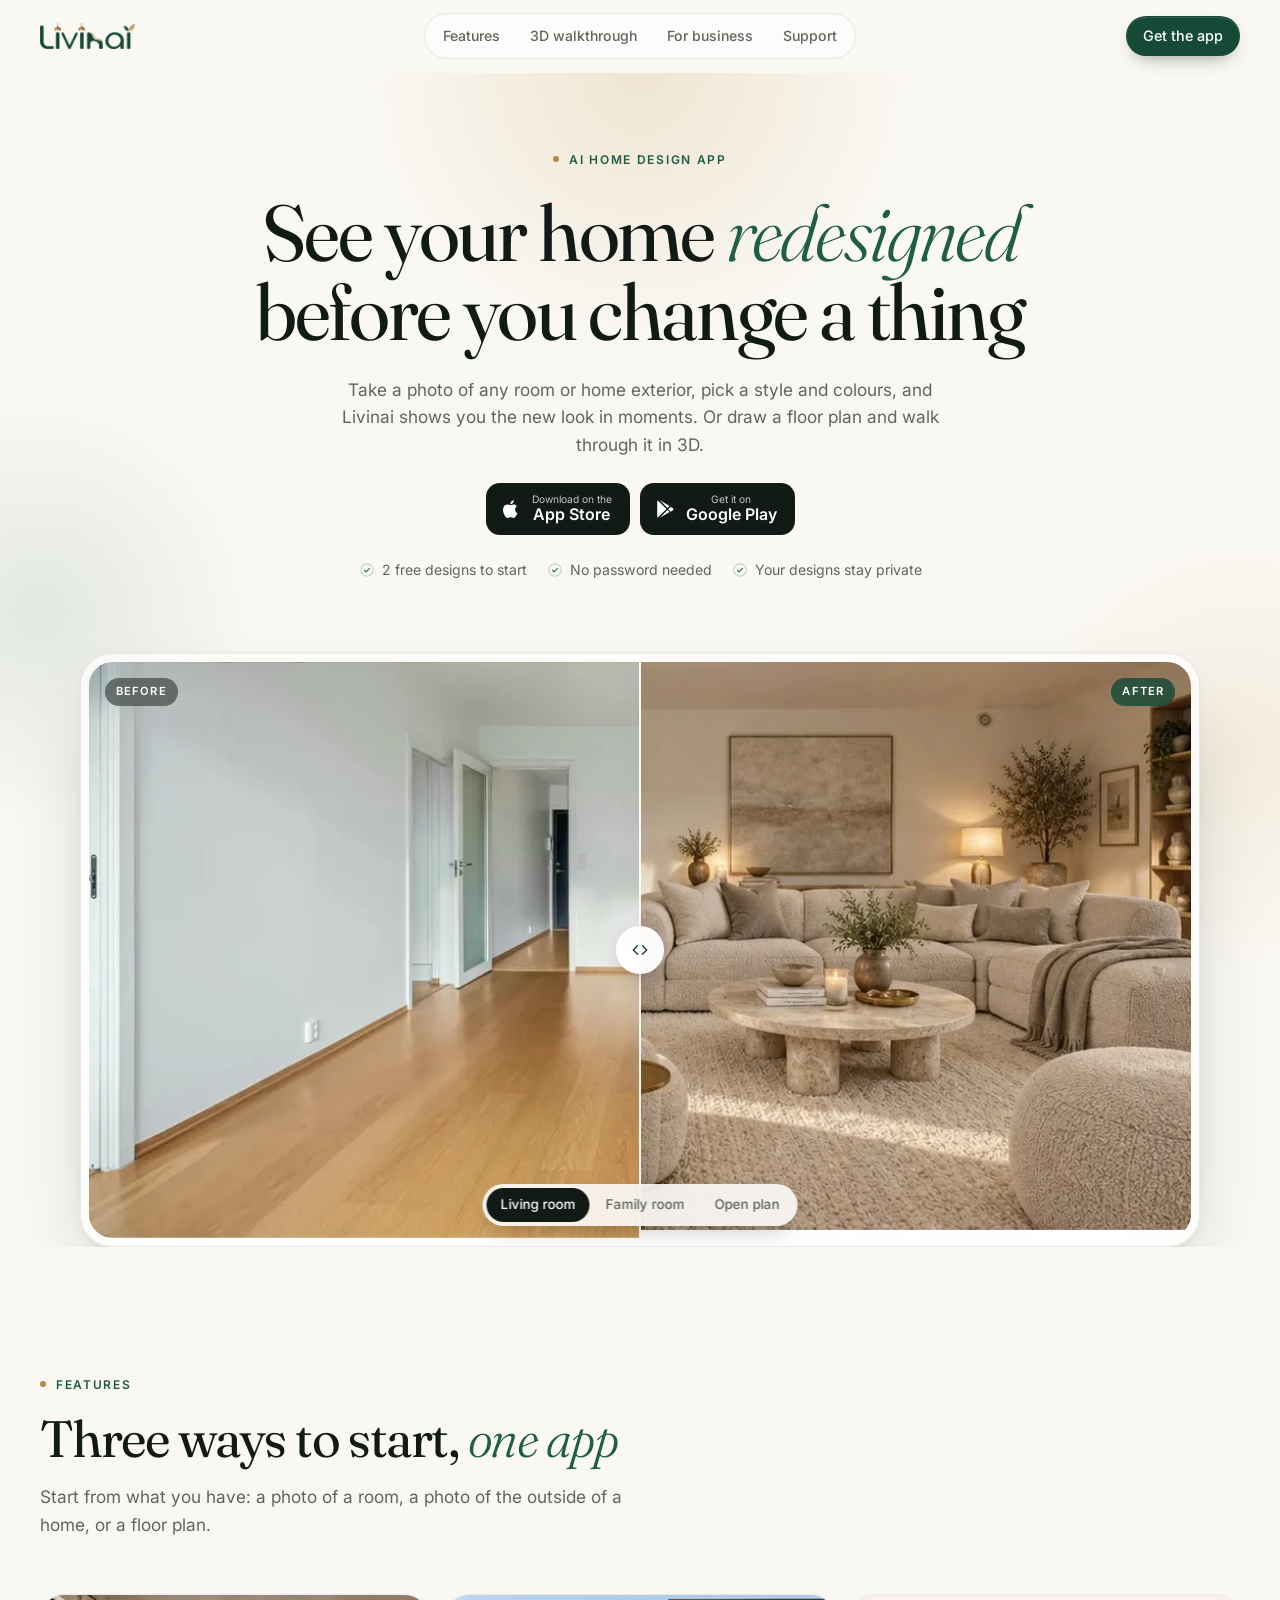
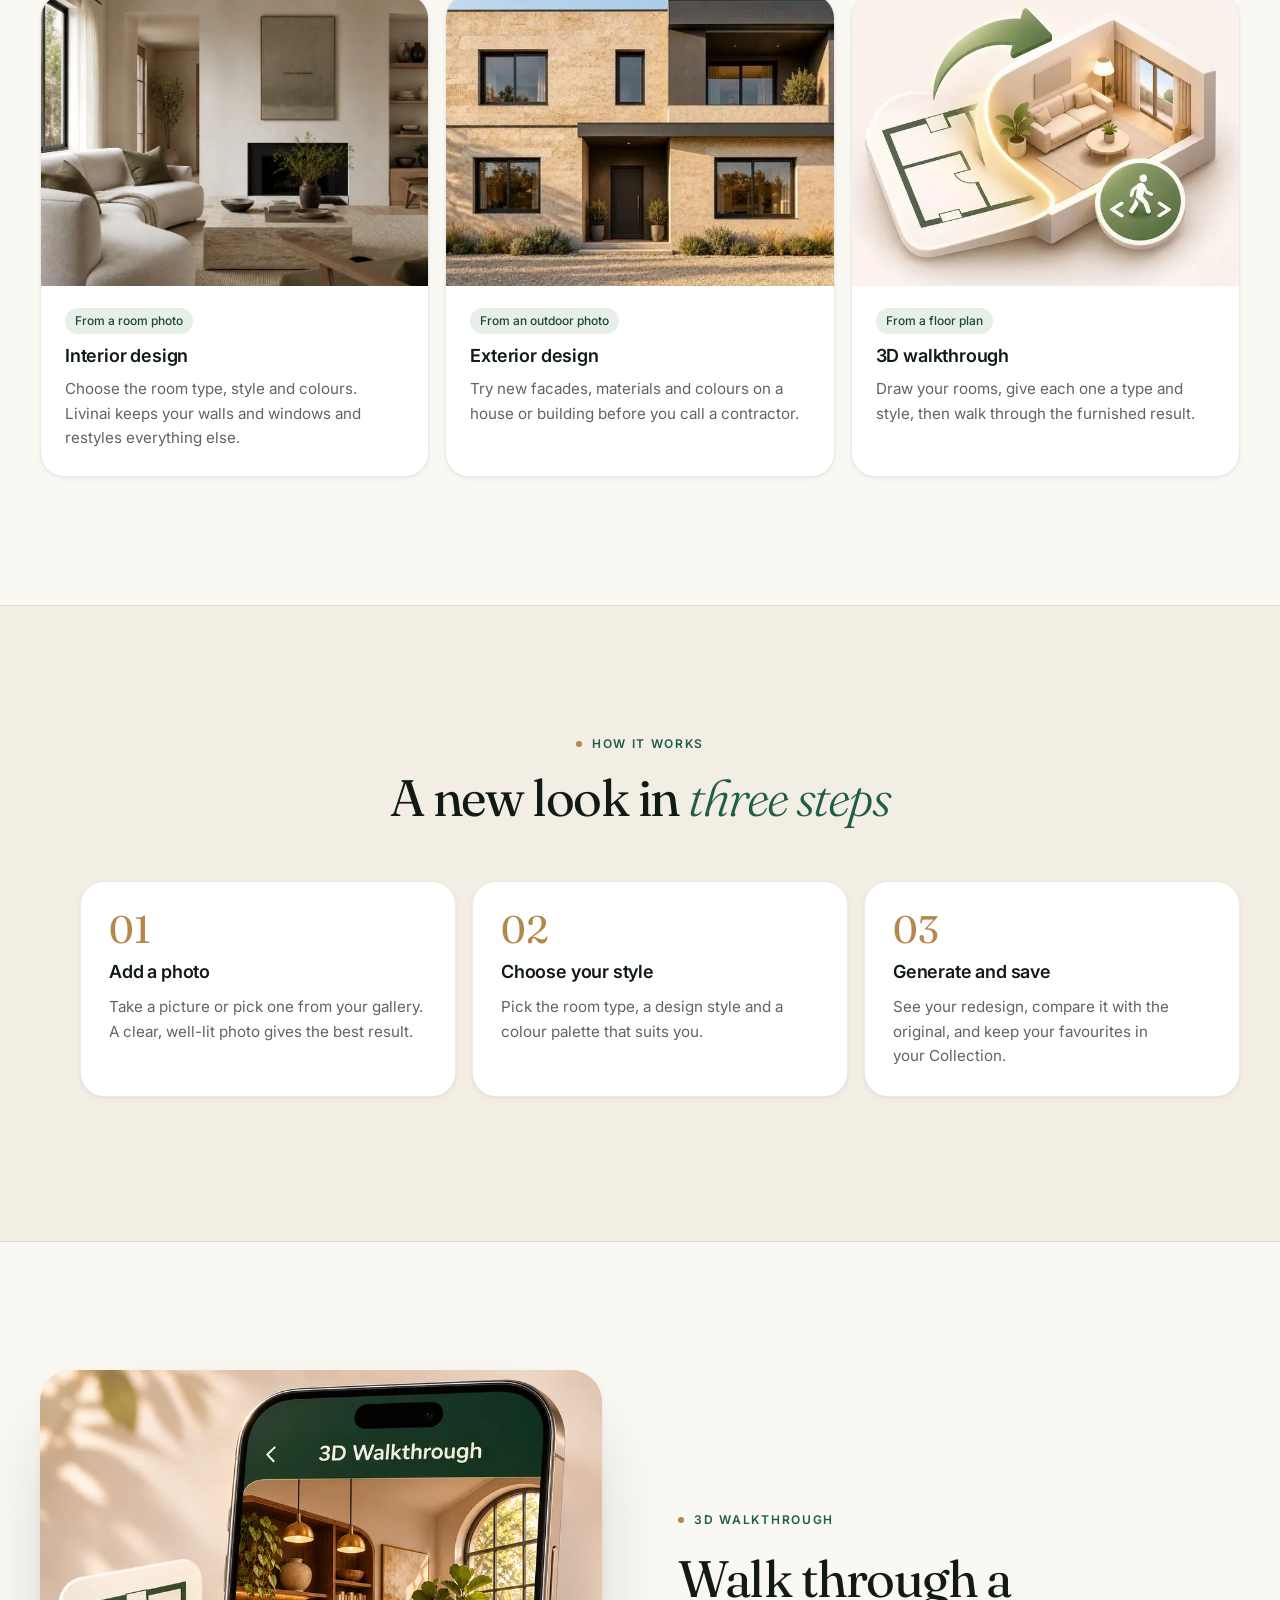
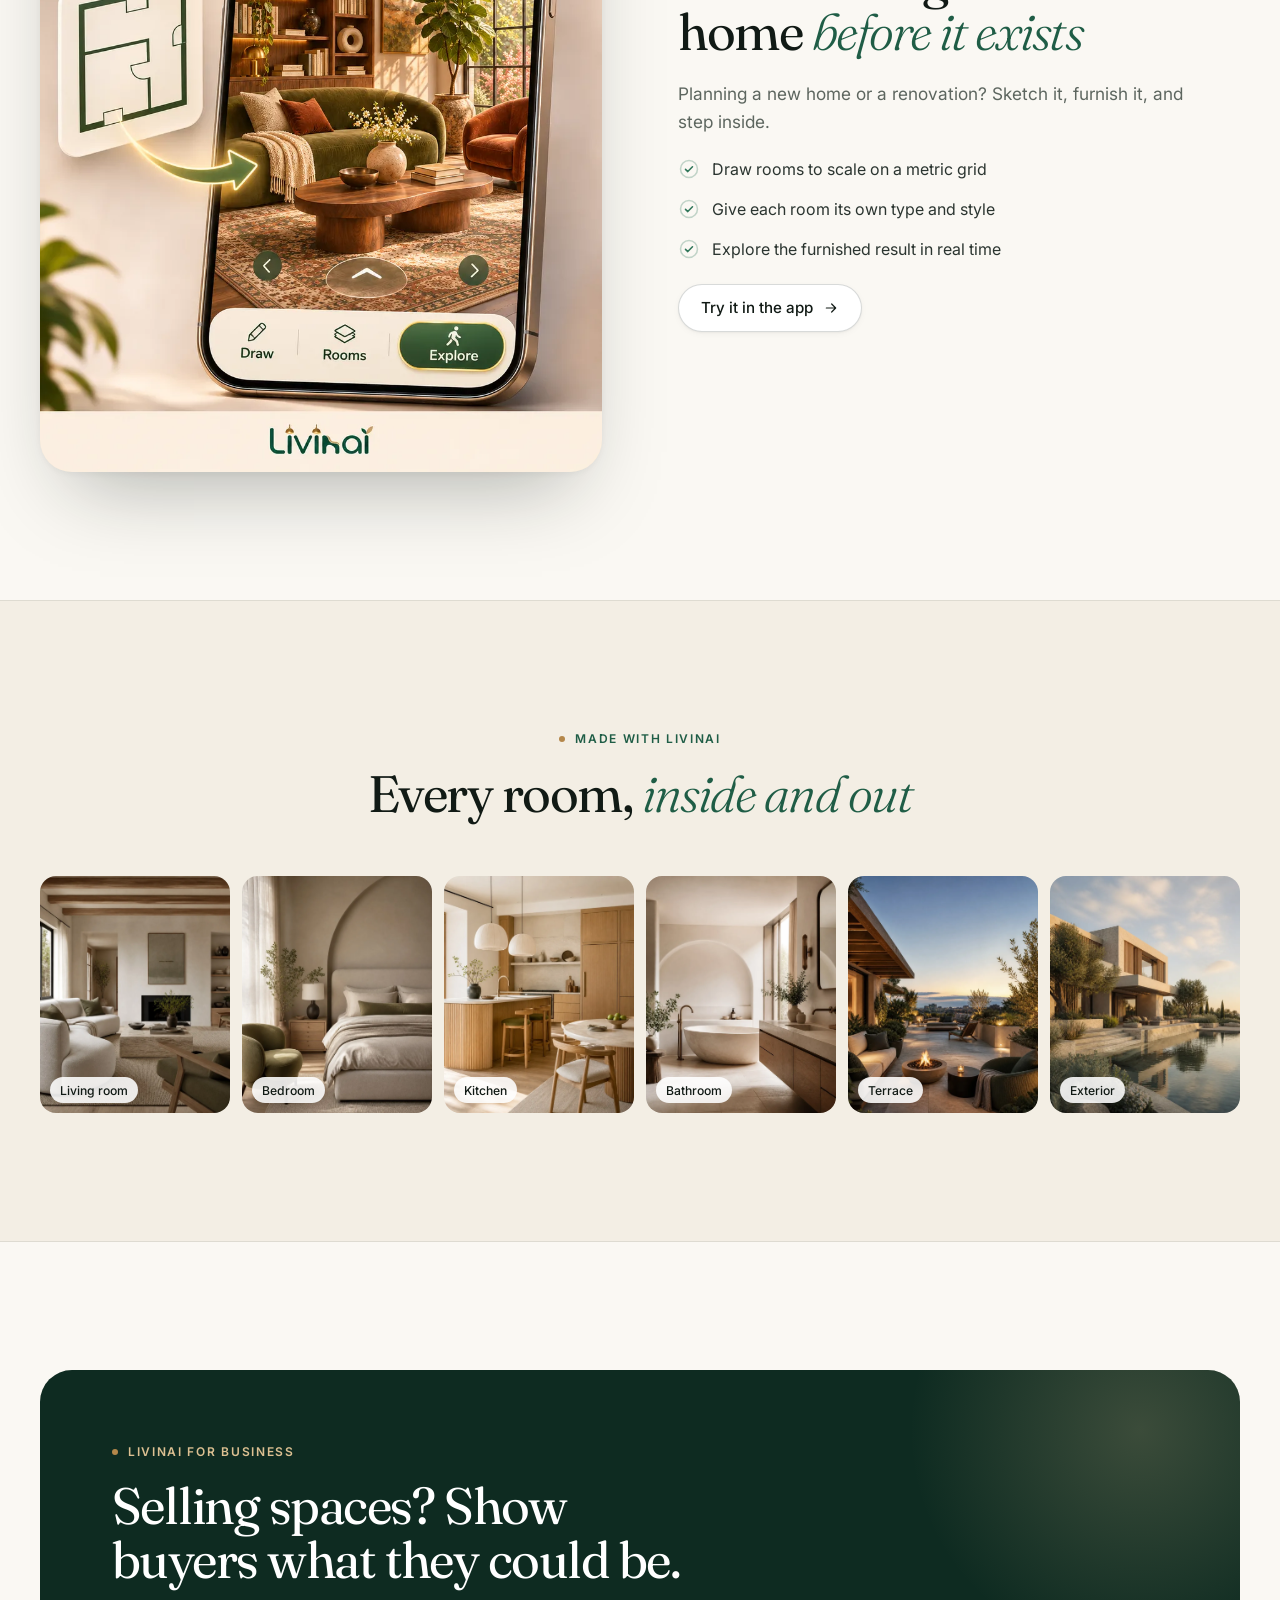
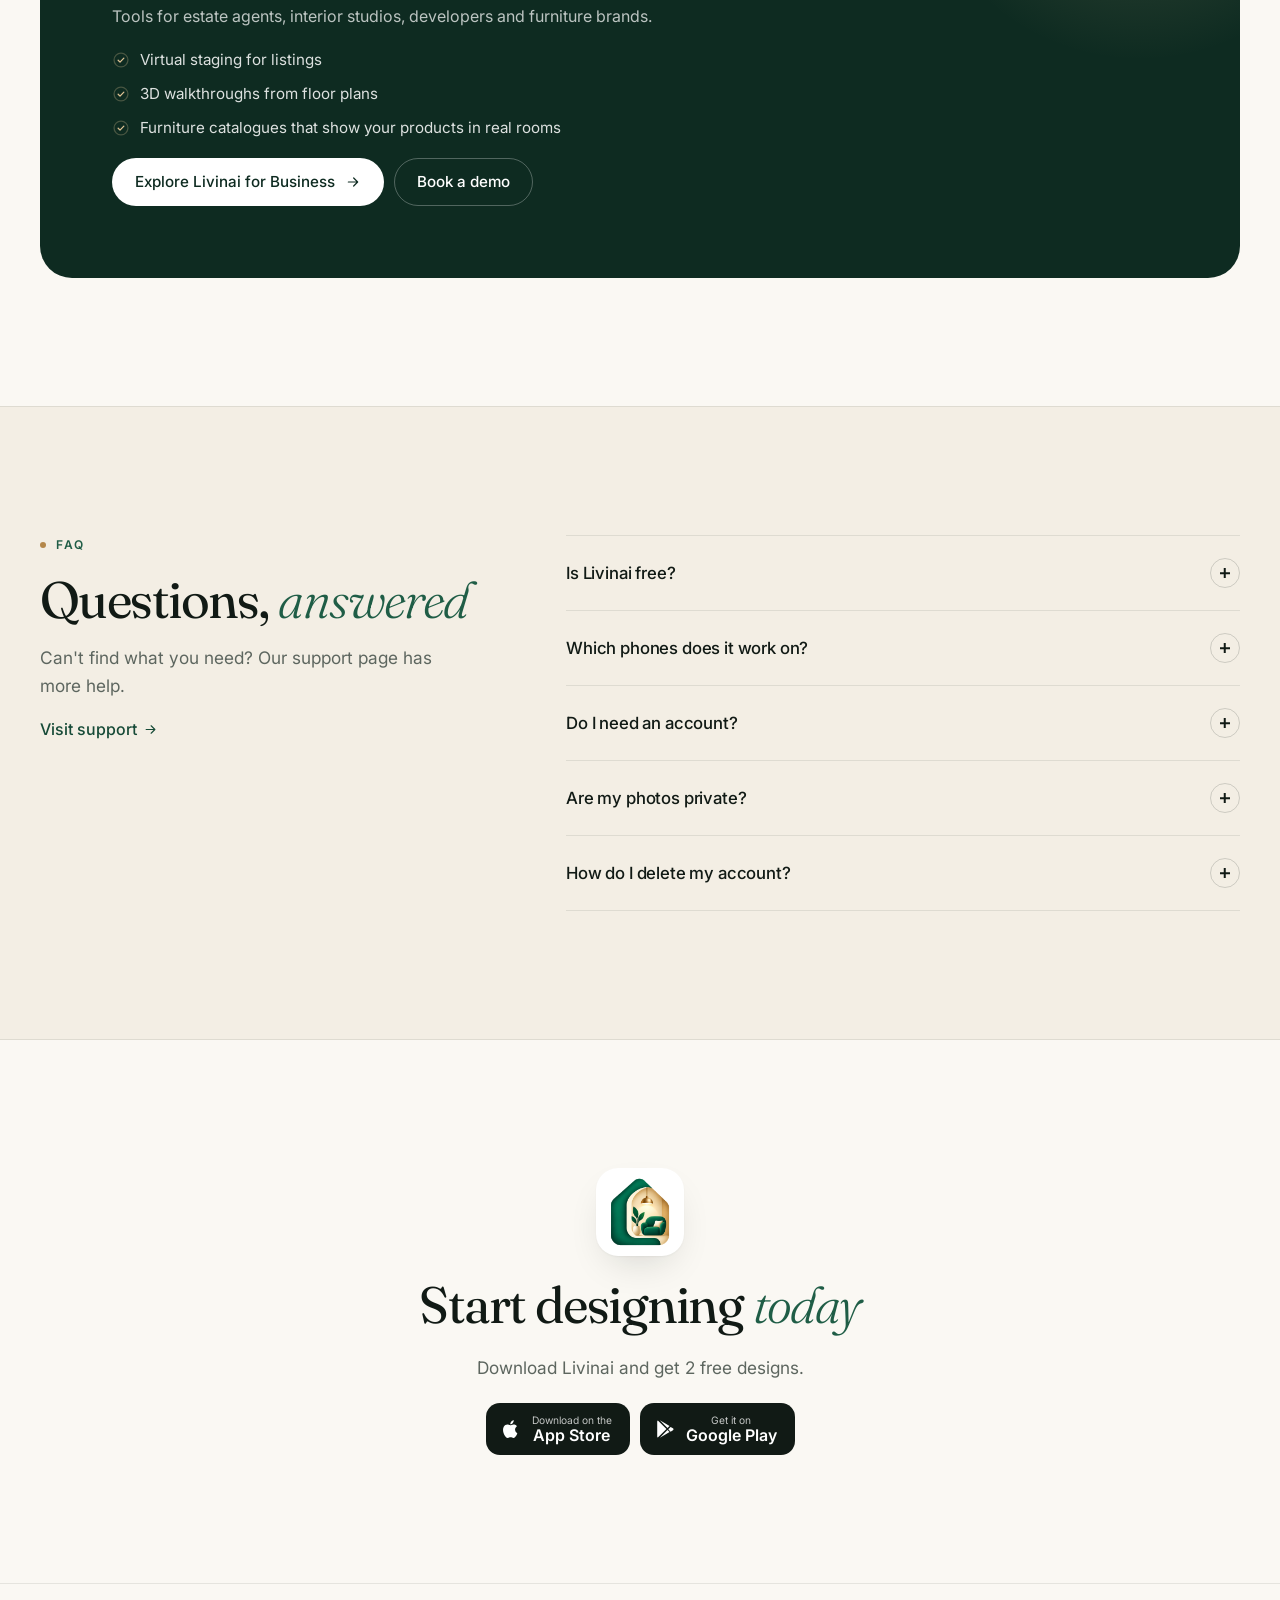
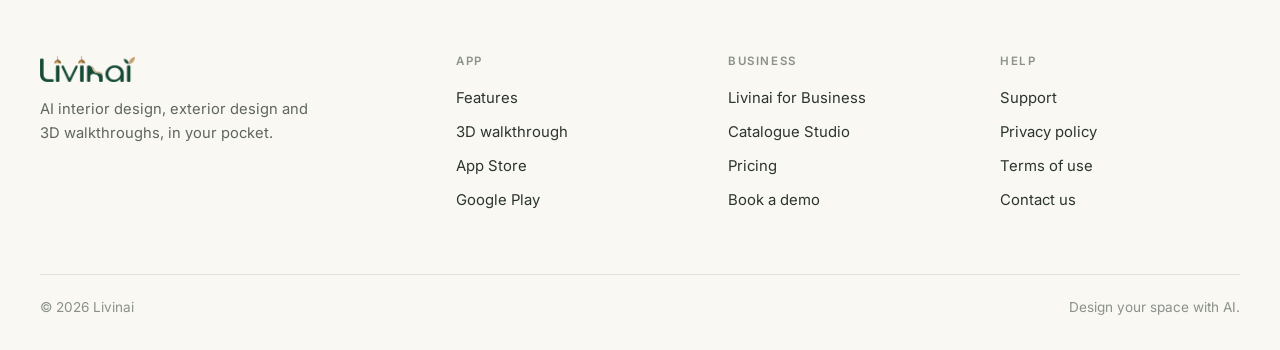
==== commit af2d2d27: "Add Terms of Use, unify Business header/footer, JPG share image - New /terms/ page with the app's ex" ====
--- a/index.html
+++ b/index.html
@@ -13,7 +13,9 @@
 <meta property="og:title" content="Livinai: AI interior and exterior design app">
 <meta property="og:description" content="Redesign any room from one photo, or walk through your floor plan in 3D.">
 <meta property="og:url" content="https://livinai.app/">
-<meta property="og:image" content="https://livinai.app/business/img/sweden-after.webp">
+<meta property="og:image" content="https://livinai.app/assets/img/og.jpg">
+<meta property="og:image:width" content="1200">
+<meta property="og:image:height" content="630">
 <meta name="twitter:card" content="summary_large_image">
 <link rel="icon" href="/favicon.ico" sizes="any">
 <link rel="icon" type="image/png" sizes="32x32" href="/favicon-32.png">
@@ -301,7 +303,7 @@
       <div><img class="logo" src="/assets/img/wordmark.png" alt="Livinai" width="96" height="26"><p>AI interior design, exterior design and 3D walkthroughs, in your pocket.</p></div>
       <div><h2>App</h2><ul class="clean"><li><a href="/#features">Features</a></li><li><a href="/#walkthrough">3D walkthrough</a></li><li><a href="https://apps.apple.com/app/id6800486898" rel="noopener">App Store</a></li><li><a href="https://play.google.com/store/apps/details?id=com.livinai.app" rel="noopener">Google Play</a></li></ul></div>
       <div><h2>Business</h2><ul class="clean"><li><a href="/business/">Livinai for Business</a></li><li><a href="/business/#catalogue">Catalogue Studio</a></li><li><a href="/business/#pricing">Pricing</a></li><li><a href="/business/#demo">Book a demo</a></li></ul></div>
-      <div><h2>Help</h2><ul class="clean"><li><a href="/support/">Support</a></li><li><a href="/privacy/">Privacy policy</a></li><li><a href="mailto:livinai2025@gmail.com">Contact us</a></li></ul></div>
+      <div><h2>Help</h2><ul class="clean"><li><a href="/support/">Support</a></li><li><a href="/privacy/">Privacy policy</a></li><li><a href="/terms/">Terms of use</a></li><li><a href="mailto:livinai2025@gmail.com">Contact us</a></li></ul></div>
     </div>
     <div class="ftr-bottom"><span>© <span data-year>2026</span> Livinai</span><span>Design your space with AI.</span></div>
   </div>
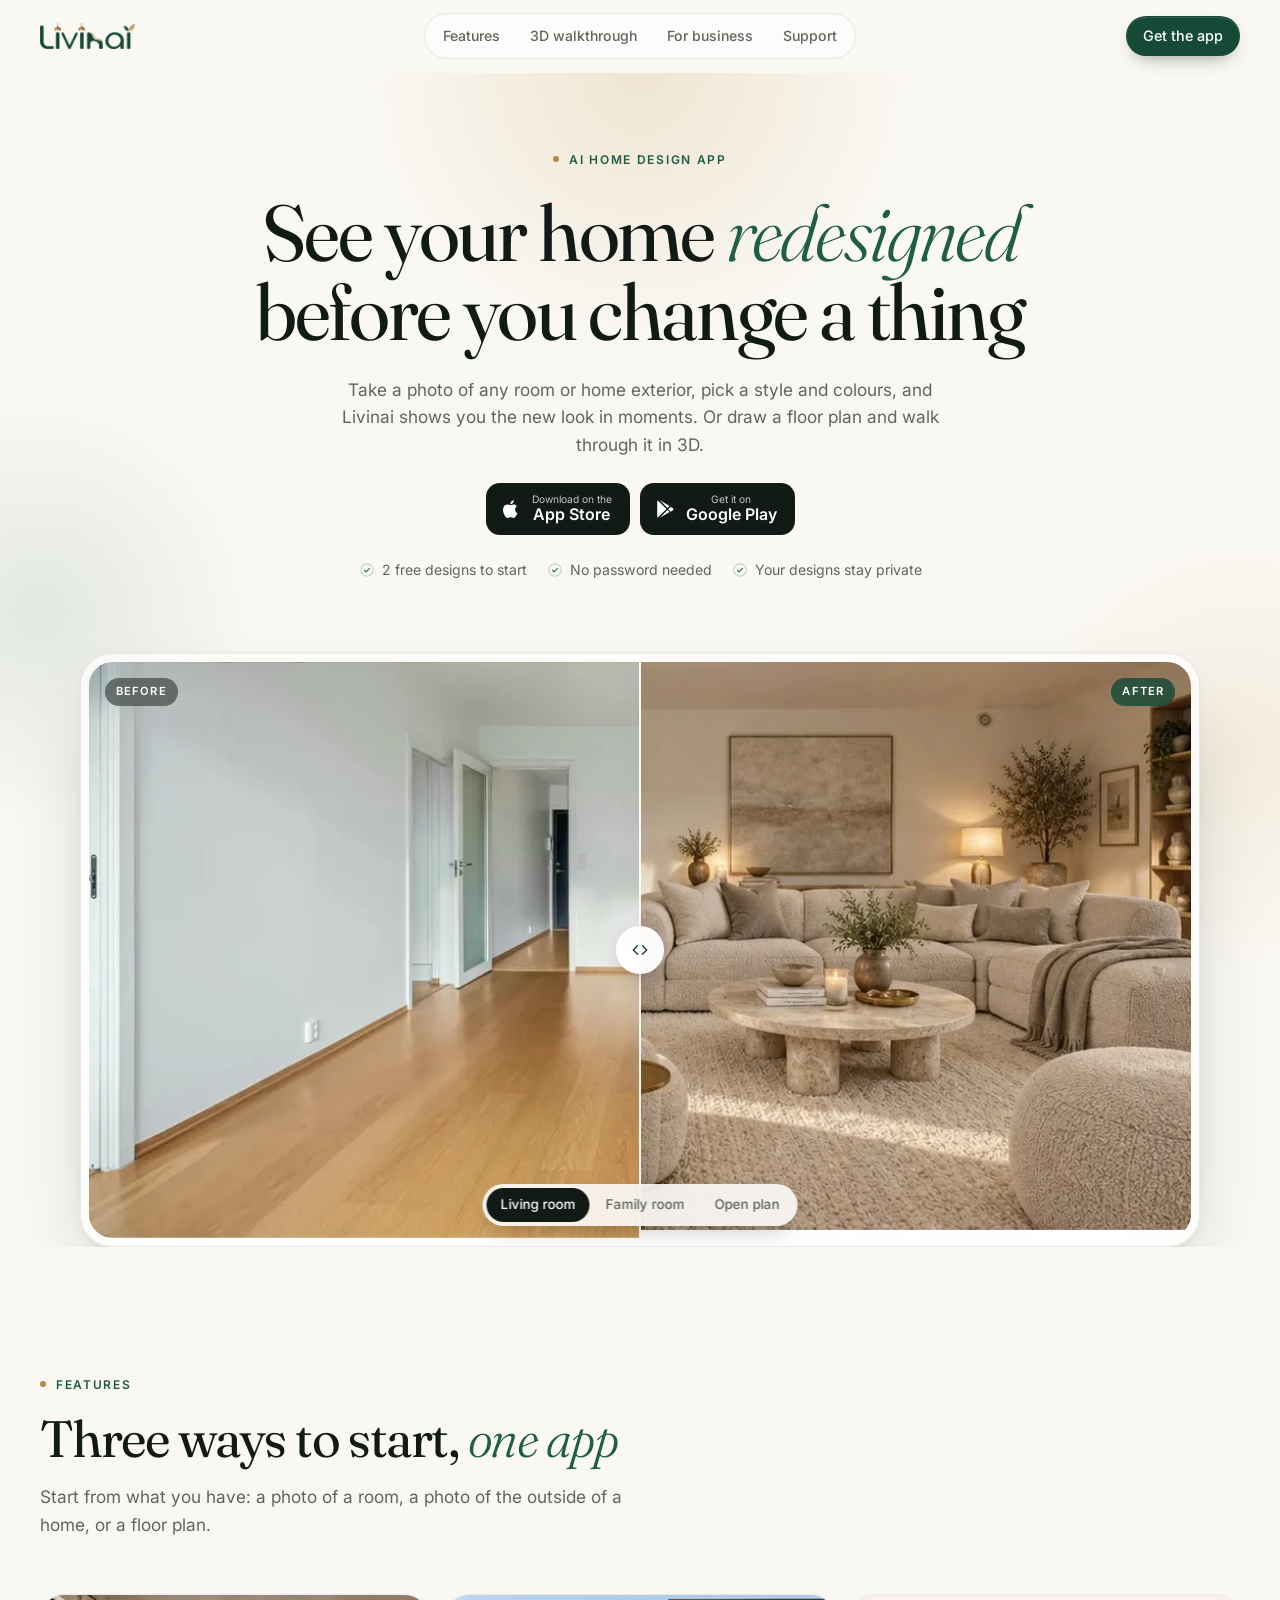
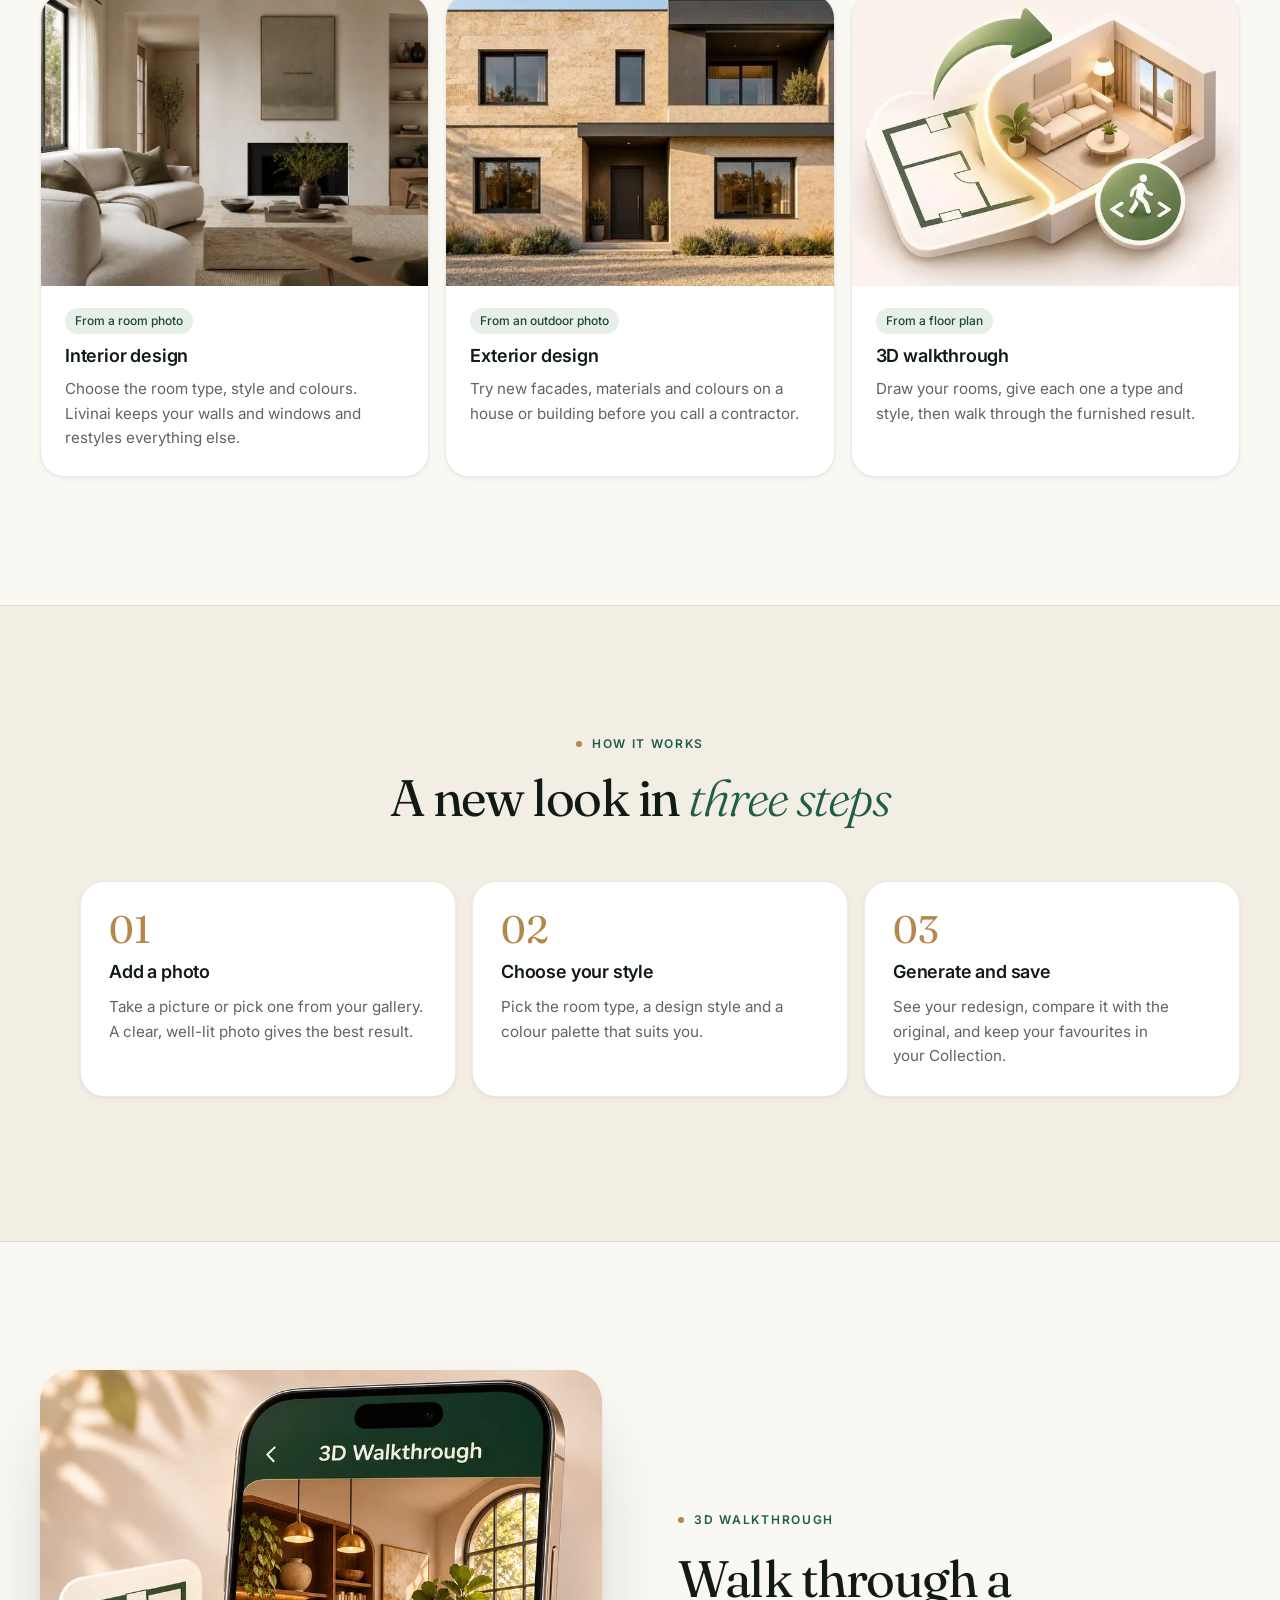
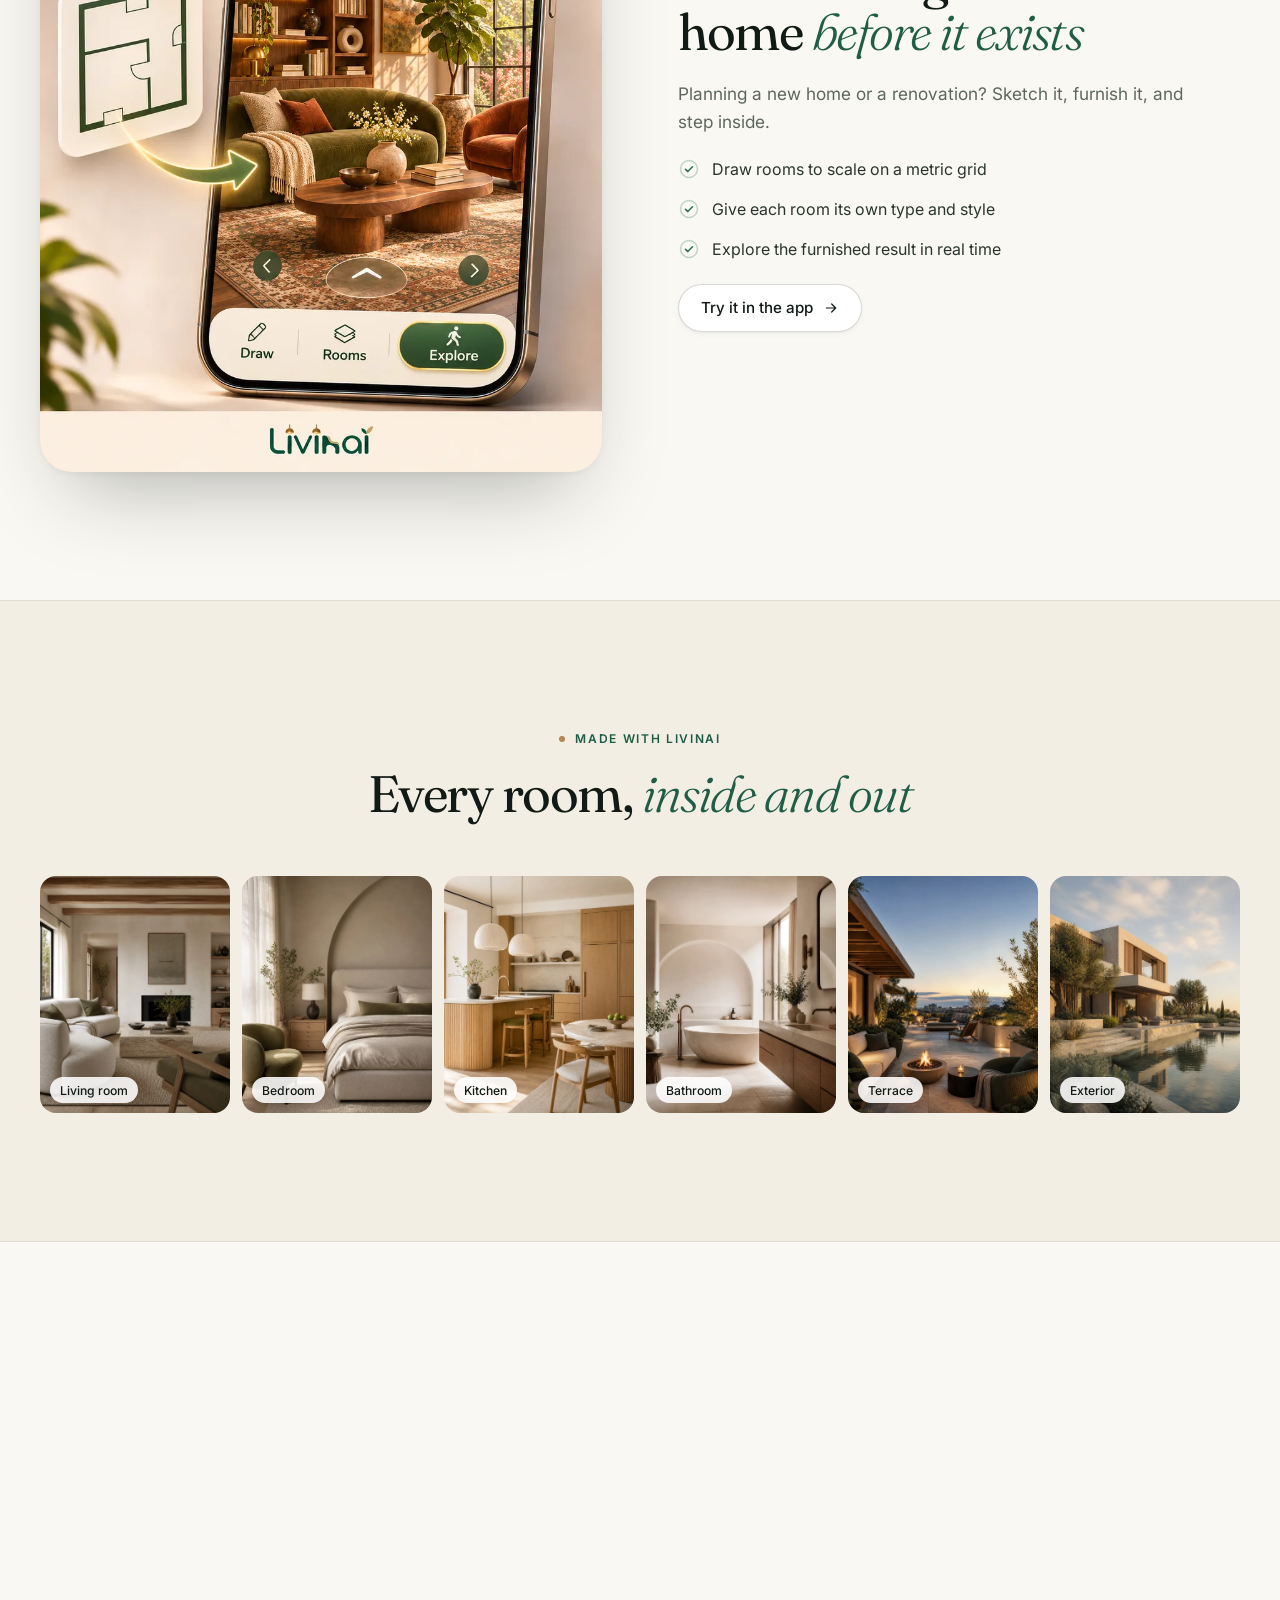
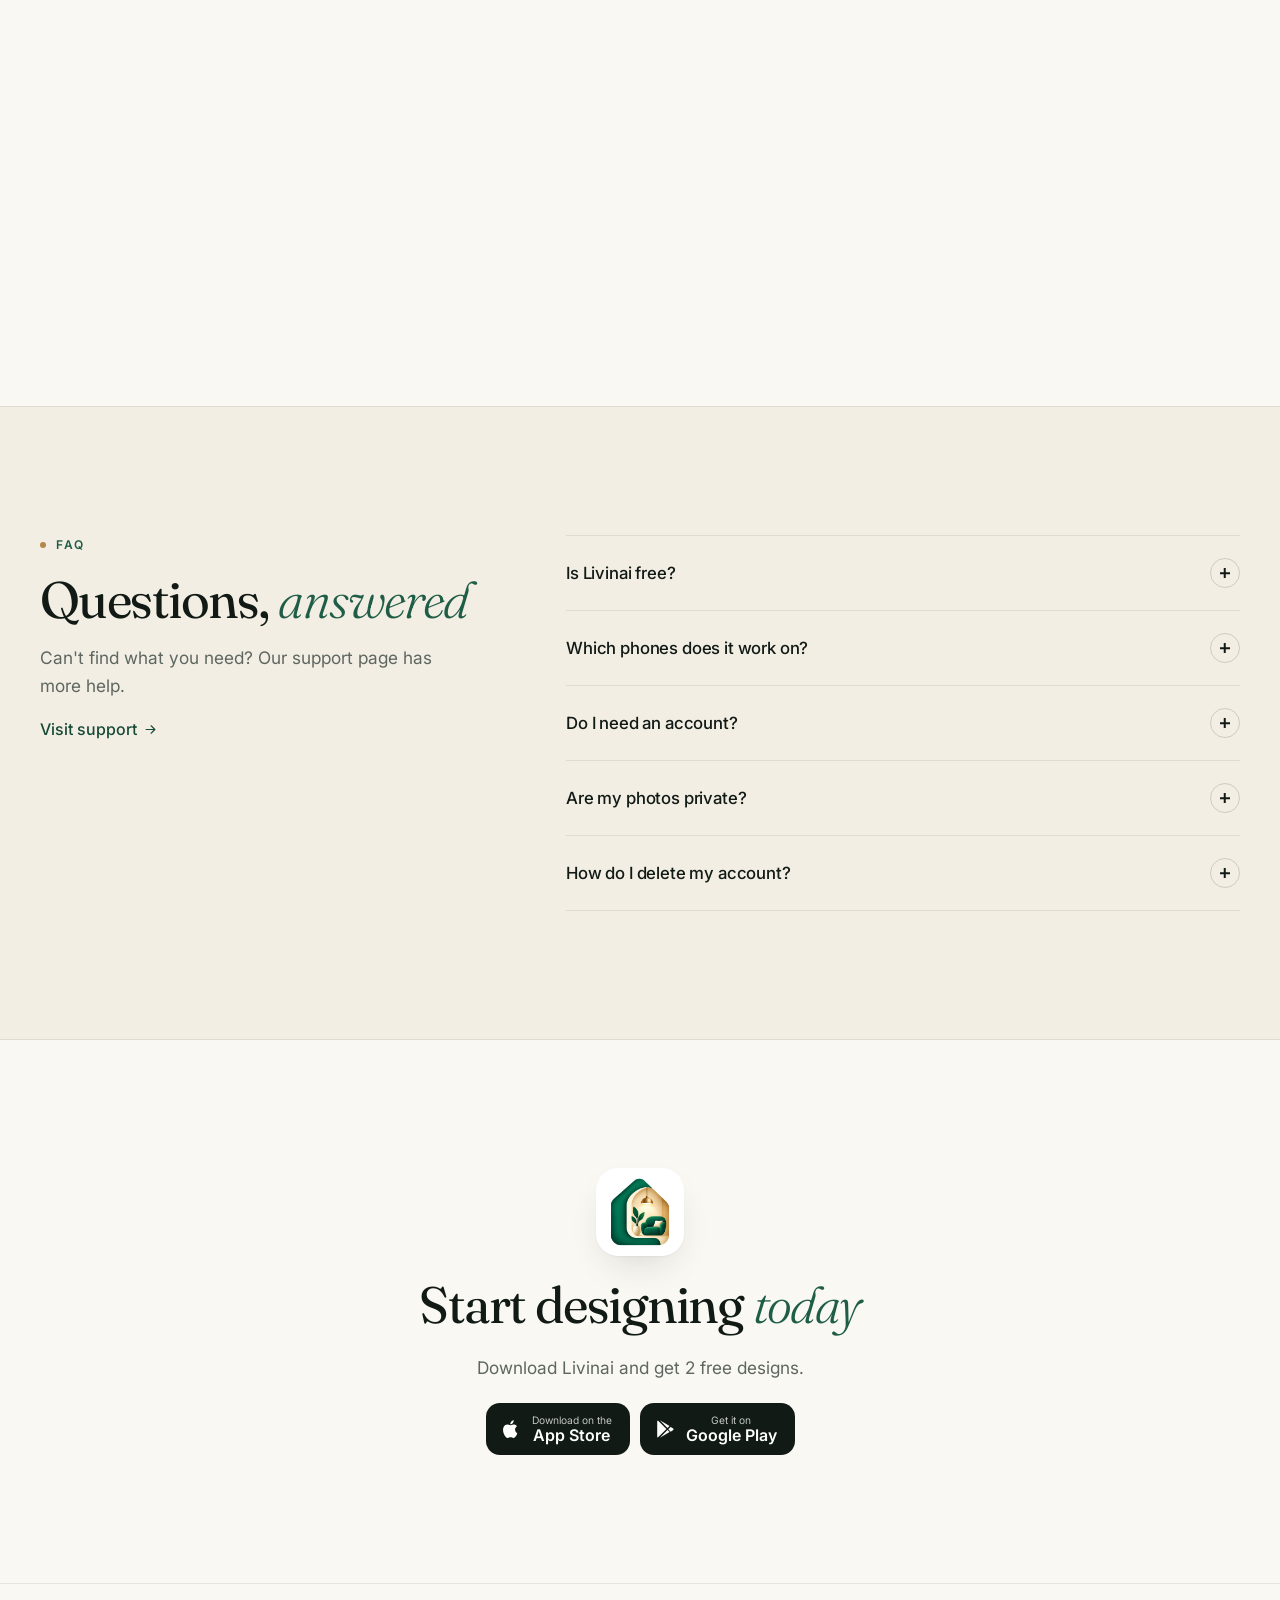
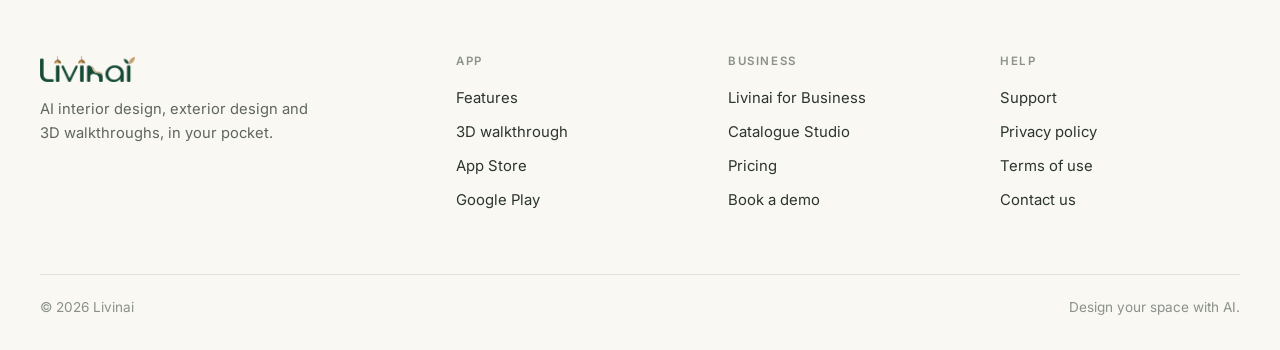
==== commit 69844f1d: "Use support@livinai.app and business@livinai.app Co-Authored-By: Claude Opus 5.5 <noreply@anthropic." ====
--- a/index.html
+++ b/index.html
@@ -303,7 +303,7 @@
       <div><img class="logo" src="/assets/img/wordmark.png" alt="Livinai" width="96" height="26"><p>AI interior design, exterior design and 3D walkthroughs, in your pocket.</p></div>
       <div><h2>App</h2><ul class="clean"><li><a href="/#features">Features</a></li><li><a href="/#walkthrough">3D walkthrough</a></li><li><a href="https://apps.apple.com/app/id6800486898" rel="noopener">App Store</a></li><li><a href="https://play.google.com/store/apps/details?id=com.livinai.app" rel="noopener">Google Play</a></li></ul></div>
       <div><h2>Business</h2><ul class="clean"><li><a href="/business/">Livinai for Business</a></li><li><a href="/business/#catalogue">Catalogue Studio</a></li><li><a href="/business/#pricing">Pricing</a></li><li><a href="/business/#demo">Book a demo</a></li></ul></div>
-      <div><h2>Help</h2><ul class="clean"><li><a href="/support/">Support</a></li><li><a href="/privacy/">Privacy policy</a></li><li><a href="/terms/">Terms of use</a></li><li><a href="mailto:livinai2025@gmail.com">Contact us</a></li></ul></div>
+      <div><h2>Help</h2><ul class="clean"><li><a href="/support/">Support</a></li><li><a href="/privacy/">Privacy policy</a></li><li><a href="/terms/">Terms of use</a></li><li><a href="mailto:support@livinai.app">Contact us</a></li></ul></div>
     </div>
     <div class="ftr-bottom"><span>© <span data-year>2026</span> Livinai</span><span>Design your space with AI.</span></div>
   </div>
--- a/assets/site.css
+++ b/assets/site.css
@@ -62,6 +62,7 @@
 .btn svg{width:16px;height:16px;flex:none;transition:transform .25s var(--ease)}
 .btn:hover svg.arr{transform:translateX(3px)}
 .btn:active{transform:scale(.98)}
+.btn:disabled,.btn[aria-disabled="true"]{opacity:.45;cursor:not-allowed;transform:none;box-shadow:none}
 .btn-primary{background:var(--green);color:#fff;box-shadow:inset 0 1px 0 rgba(255,255,255,.12),0 8px 20px -10px rgba(14,43,33,.6)}
 .btn-primary:hover{background:var(--green-2)}
 .btn-secondary{background:var(--surface);border-color:var(--line-2);color:var(--ink);box-shadow:var(--sh-1)}
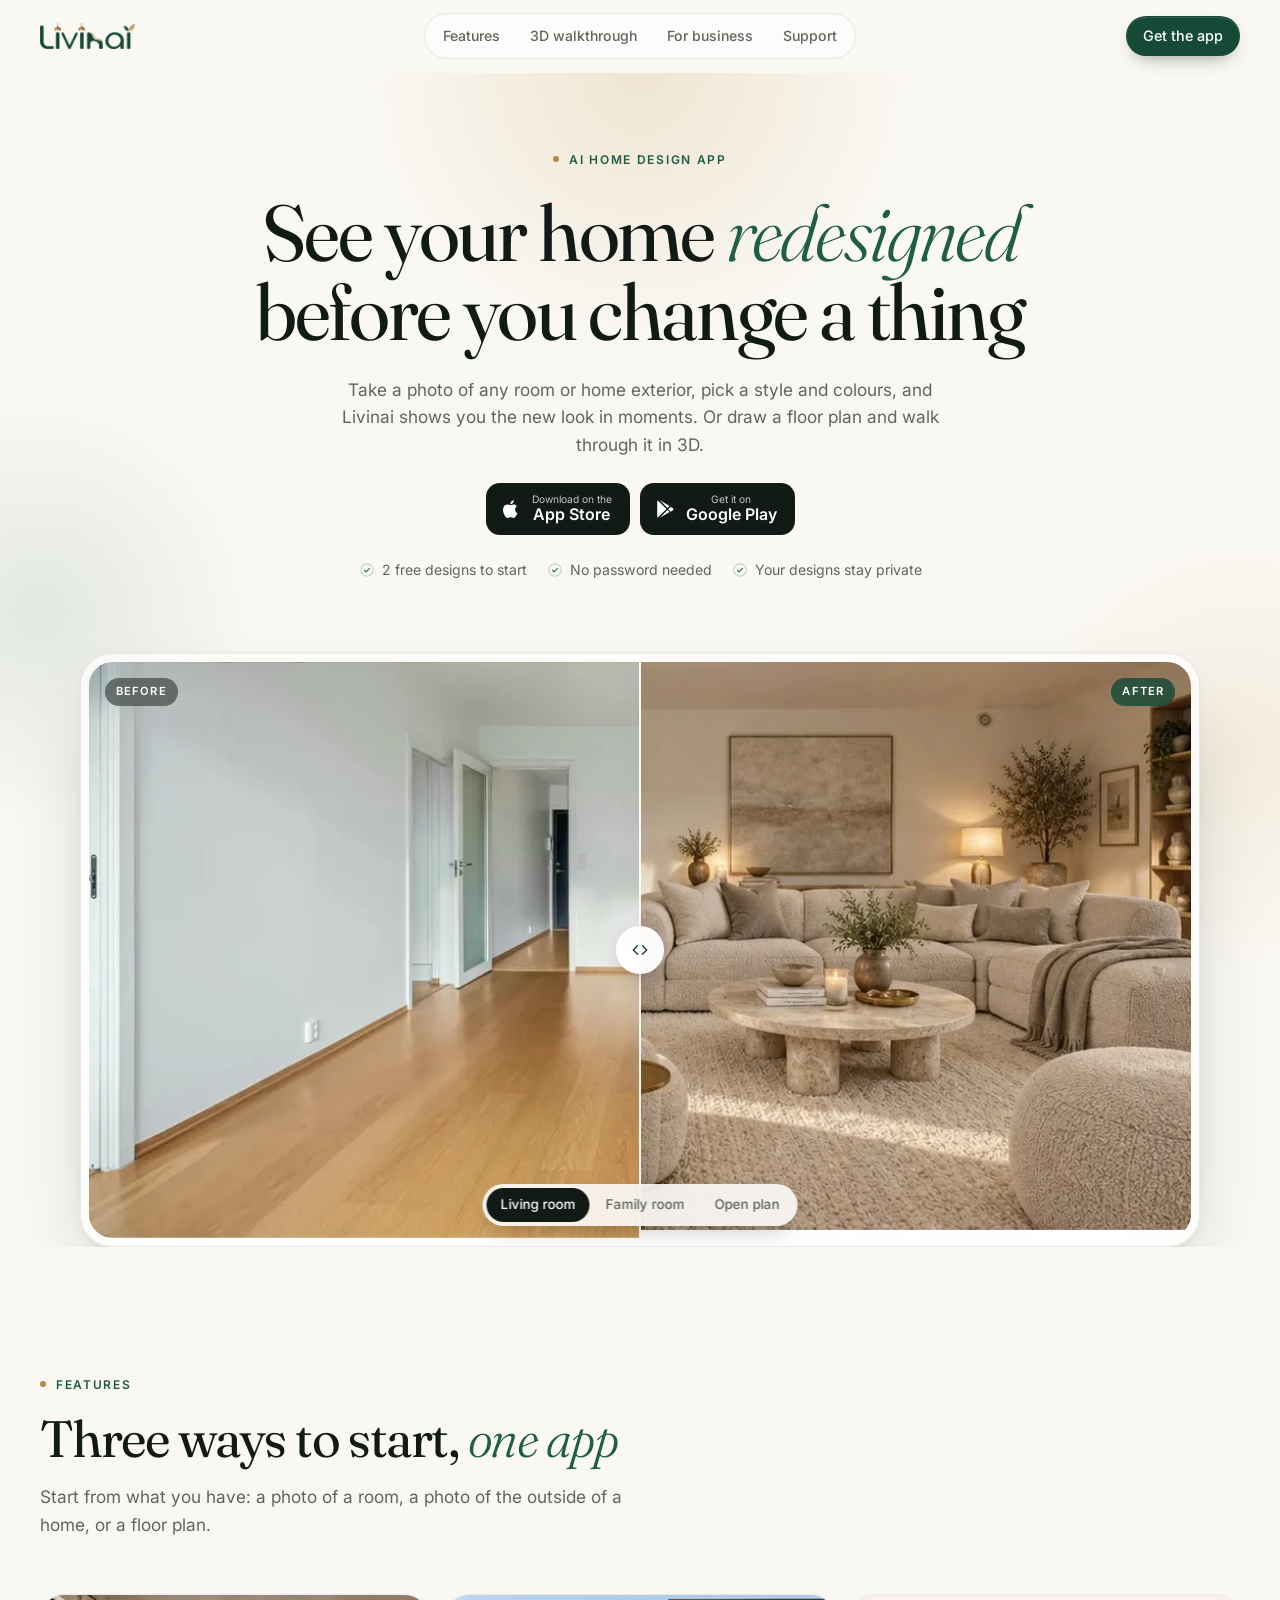
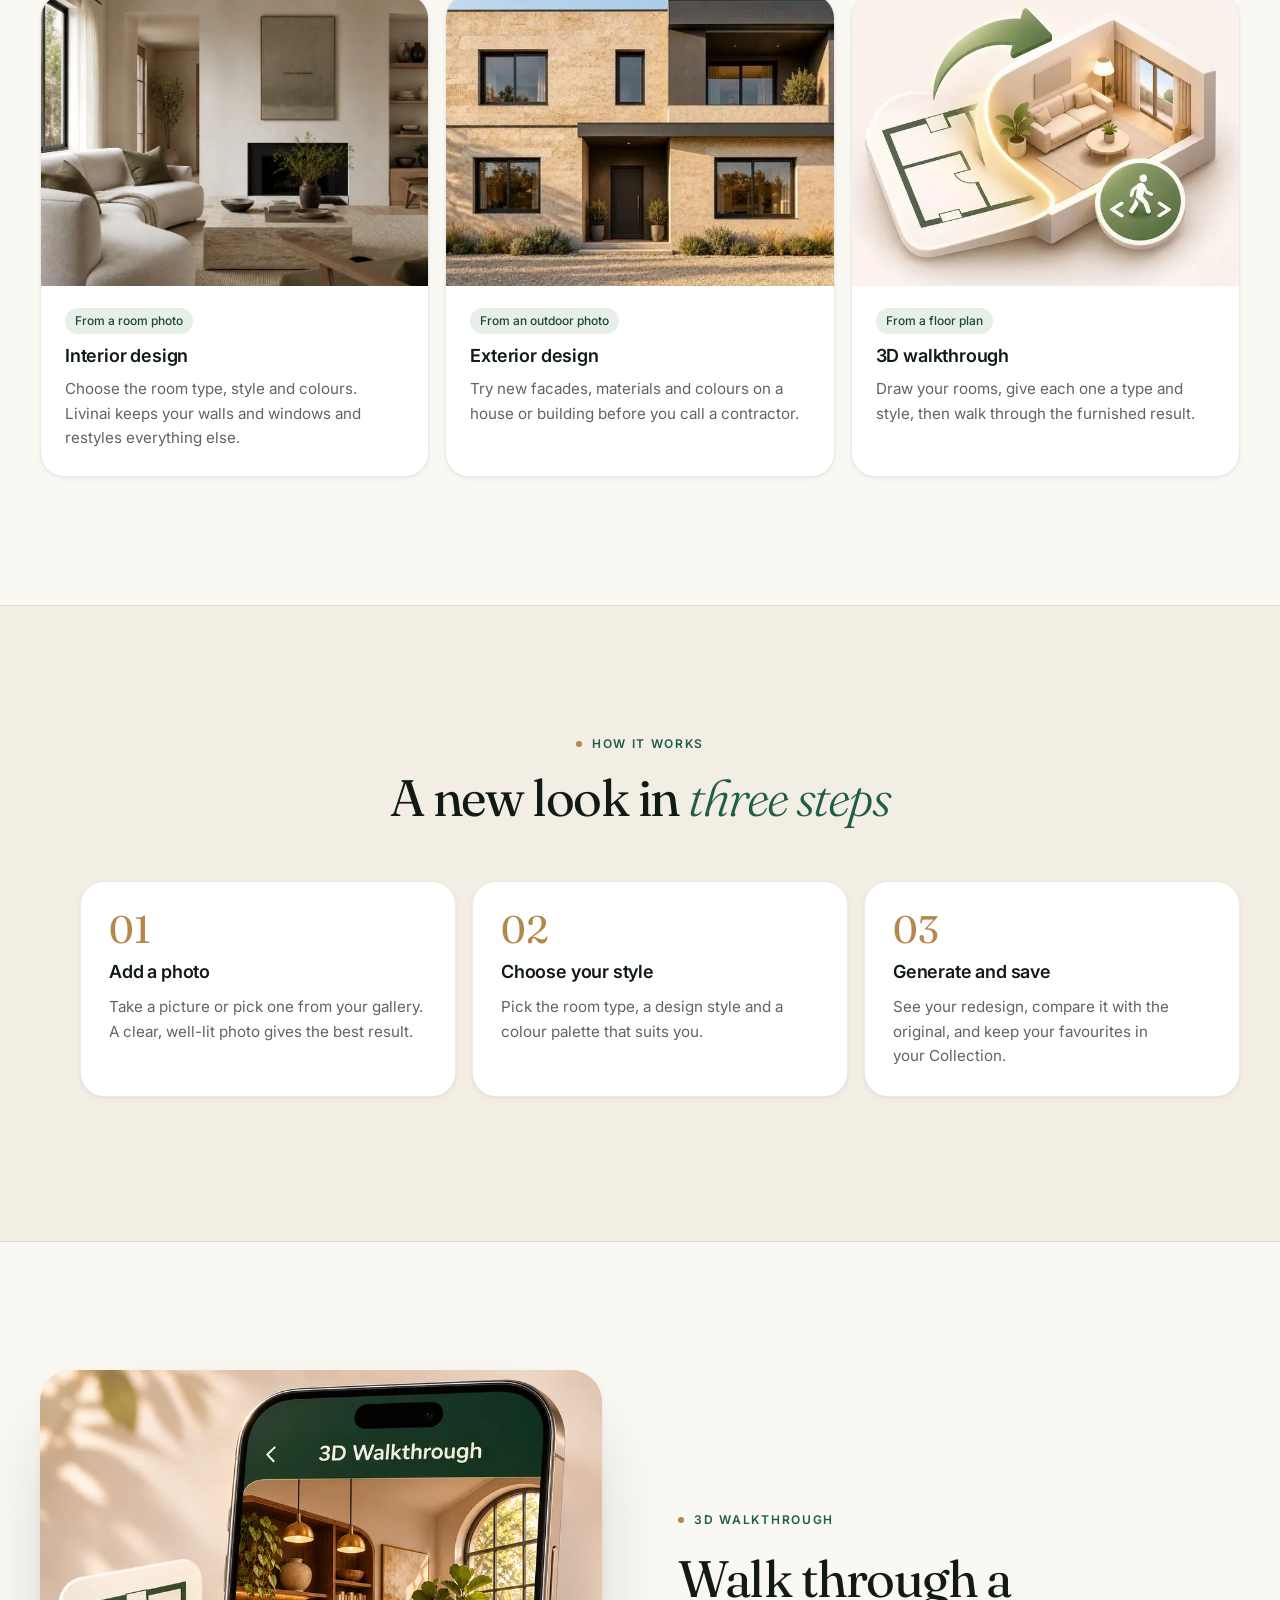
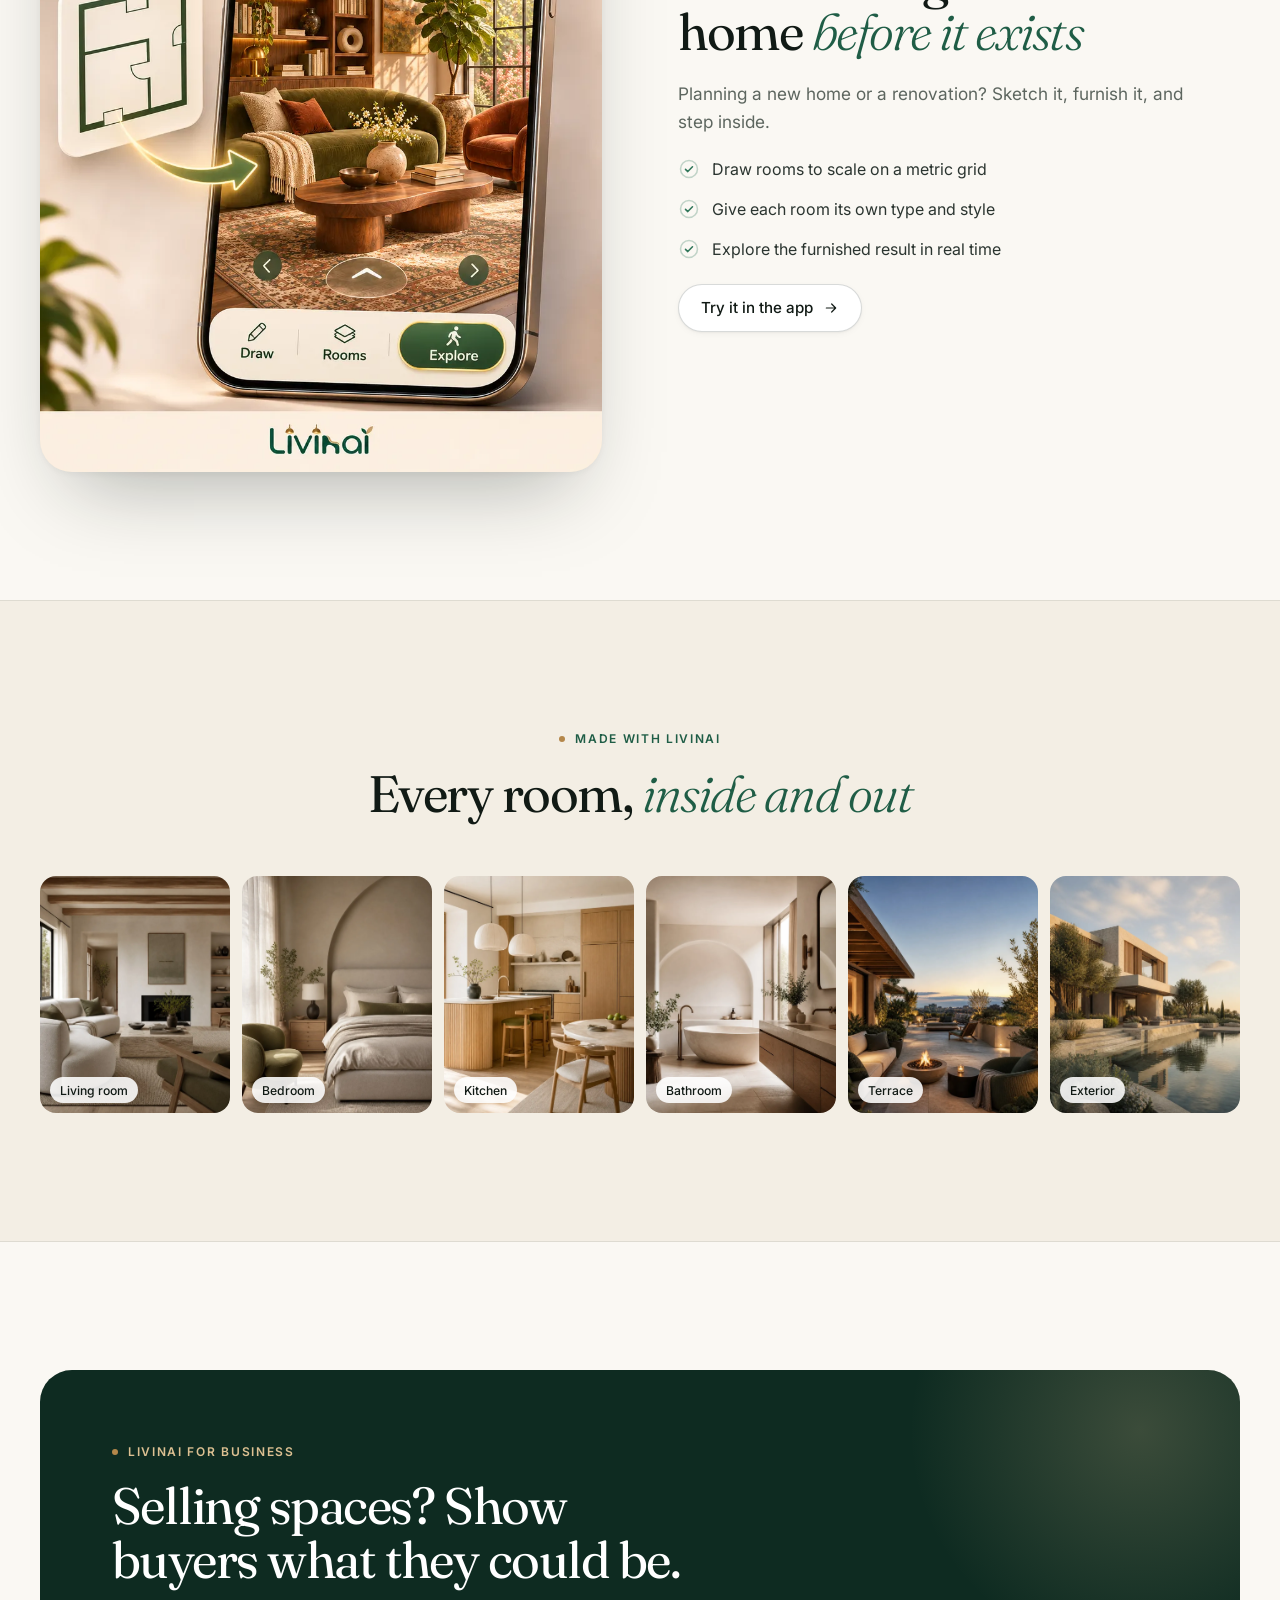
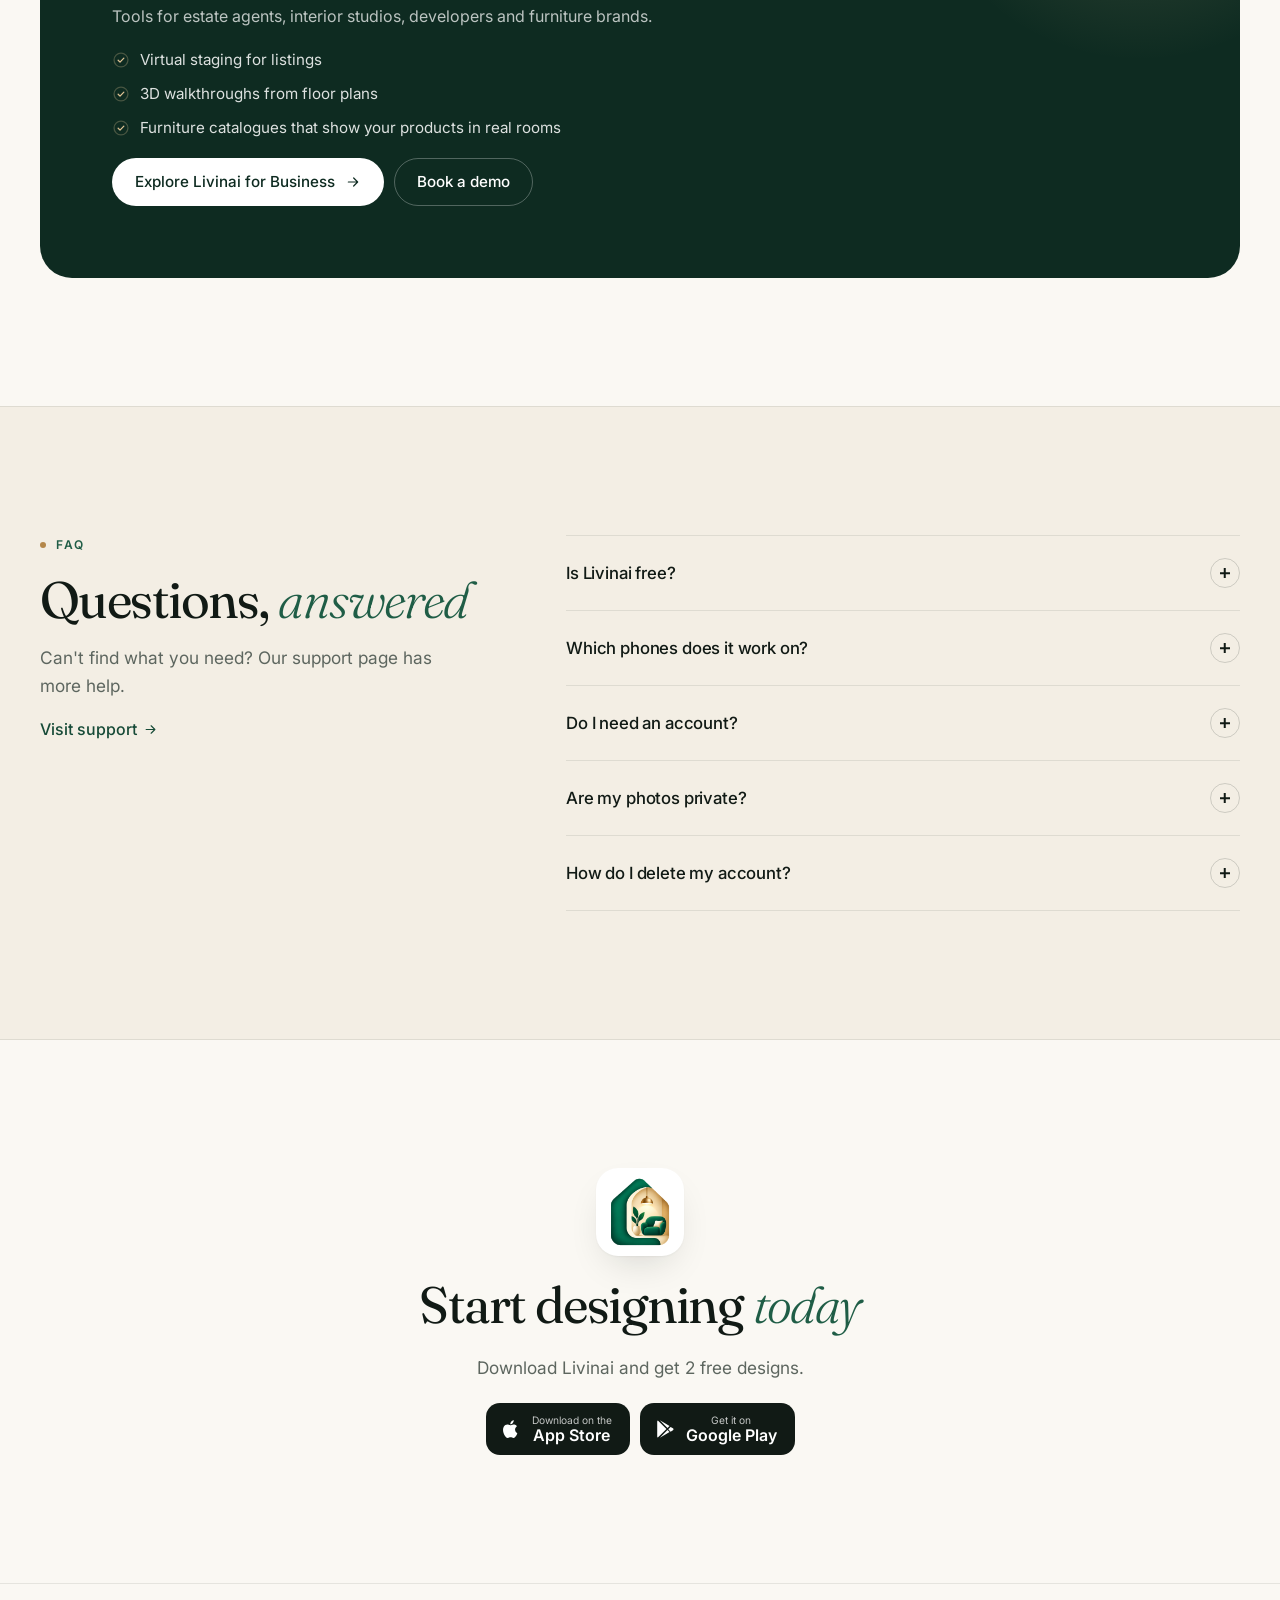
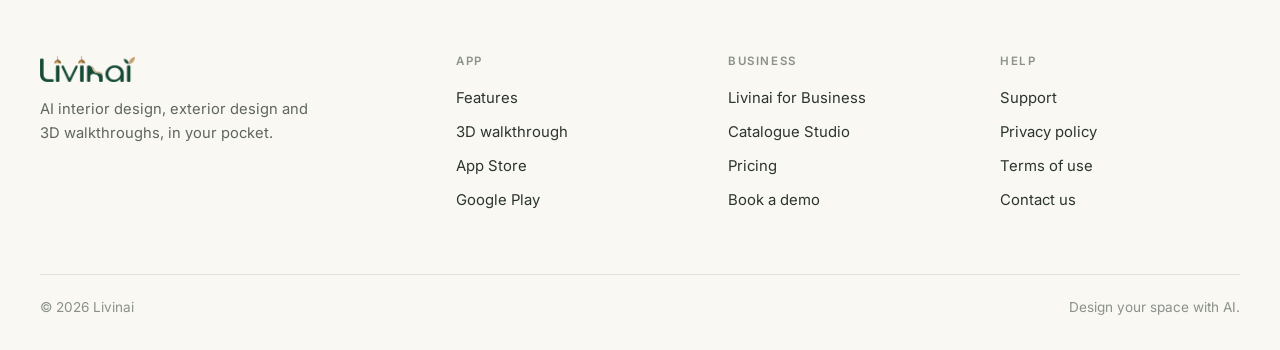
==== commit 31fee7f2: "Footer Contact us goes to hello@livinai.app Co-Authored-By: Claude Opus 5.5 <noreply@anthropic.com>" ====
--- a/index.html
+++ b/index.html
@@ -303,7 +303,7 @@
       <div><img class="logo" src="/assets/img/wordmark.png" alt="Livinai" width="96" height="26"><p>AI interior design, exterior design and 3D walkthroughs, in your pocket.</p></div>
       <div><h2>App</h2><ul class="clean"><li><a href="/#features">Features</a></li><li><a href="/#walkthrough">3D walkthrough</a></li><li><a href="https://apps.apple.com/app/id6800486898" rel="noopener">App Store</a></li><li><a href="https://play.google.com/store/apps/details?id=com.livinai.app" rel="noopener">Google Play</a></li></ul></div>
       <div><h2>Business</h2><ul class="clean"><li><a href="/business/">Livinai for Business</a></li><li><a href="/business/#catalogue">Catalogue Studio</a></li><li><a href="/business/#pricing">Pricing</a></li><li><a href="/business/#demo">Book a demo</a></li></ul></div>
-      <div><h2>Help</h2><ul class="clean"><li><a href="/support/">Support</a></li><li><a href="/privacy/">Privacy policy</a></li><li><a href="/terms/">Terms of use</a></li><li><a href="mailto:support@livinai.app">Contact us</a></li></ul></div>
+      <div><h2>Help</h2><ul class="clean"><li><a href="/support/">Support</a></li><li><a href="/privacy/">Privacy policy</a></li><li><a href="/terms/">Terms of use</a></li><li><a href="mailto:hello@livinai.app">Contact us</a></li></ul></div>
     </div>
     <div class="ftr-bottom"><span>© <span data-year>2026</span> Livinai</span><span>Design your space with AI.</span></div>
   </div>
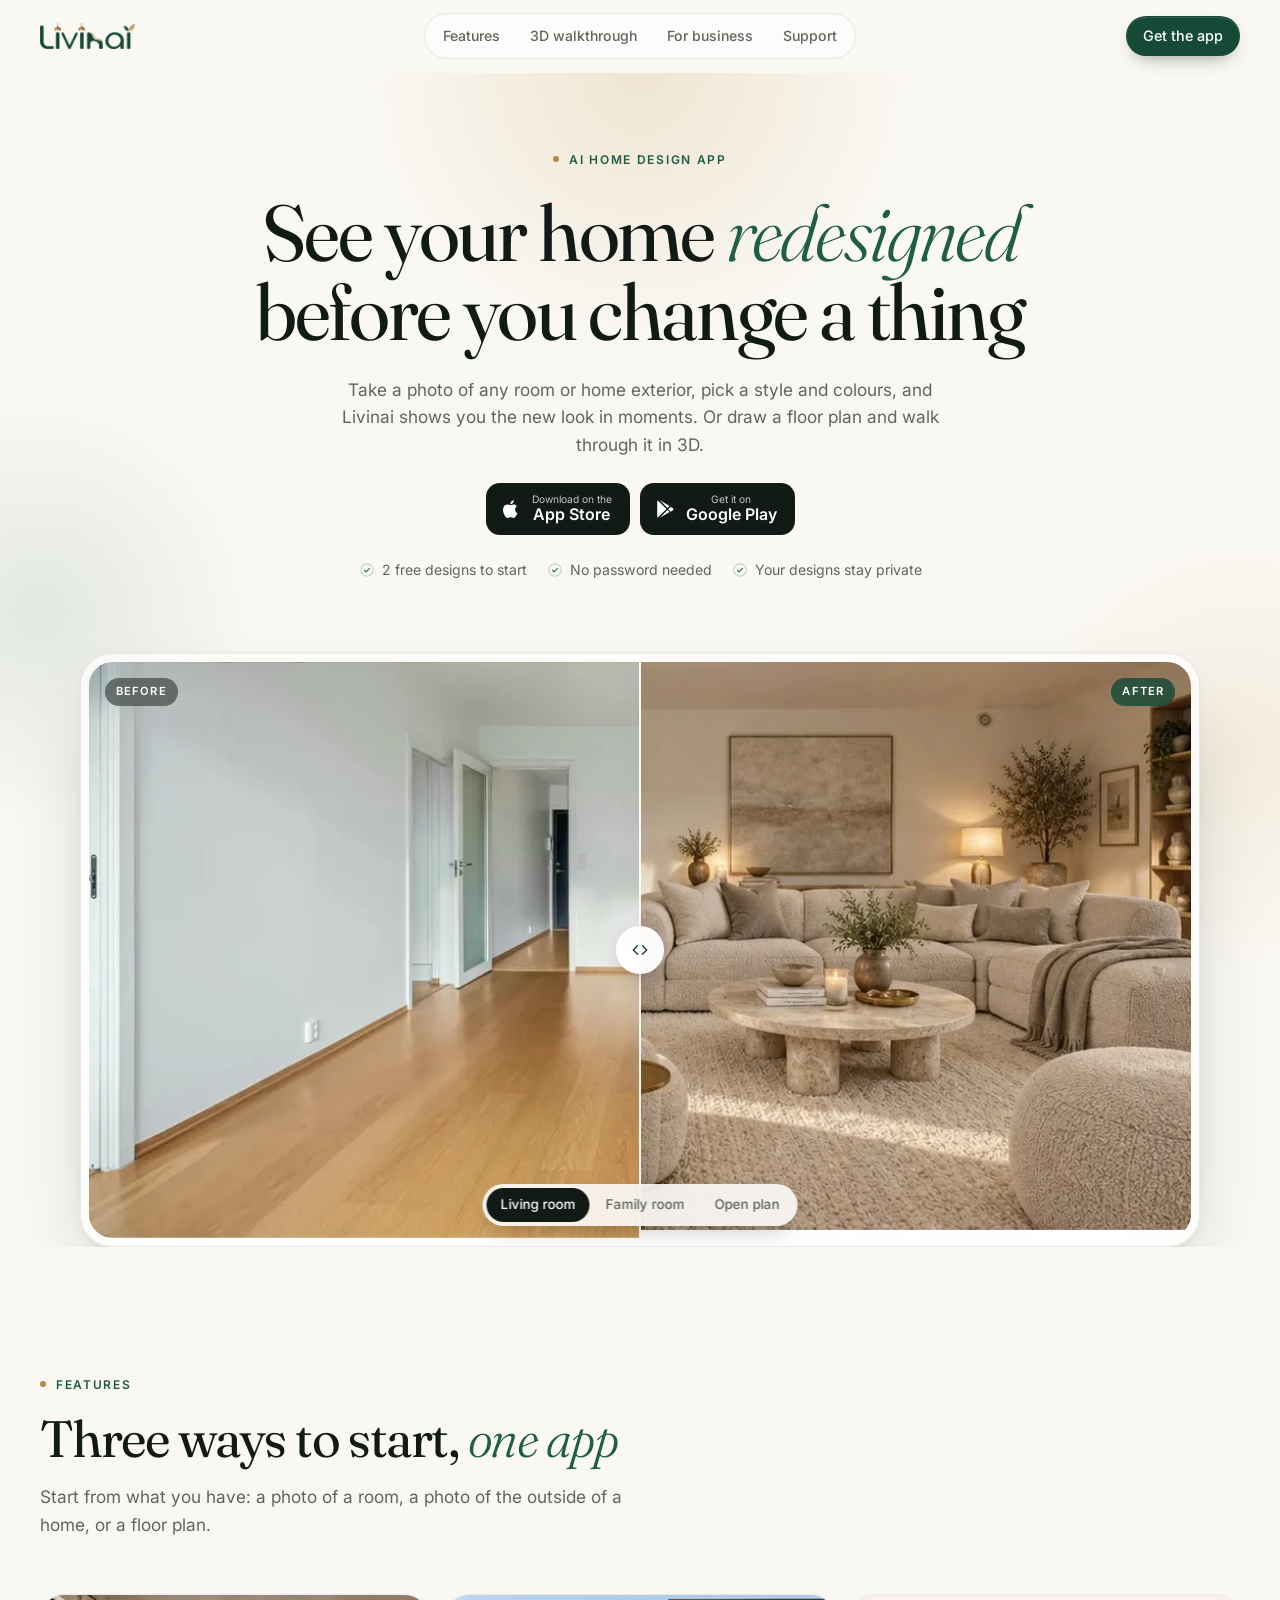
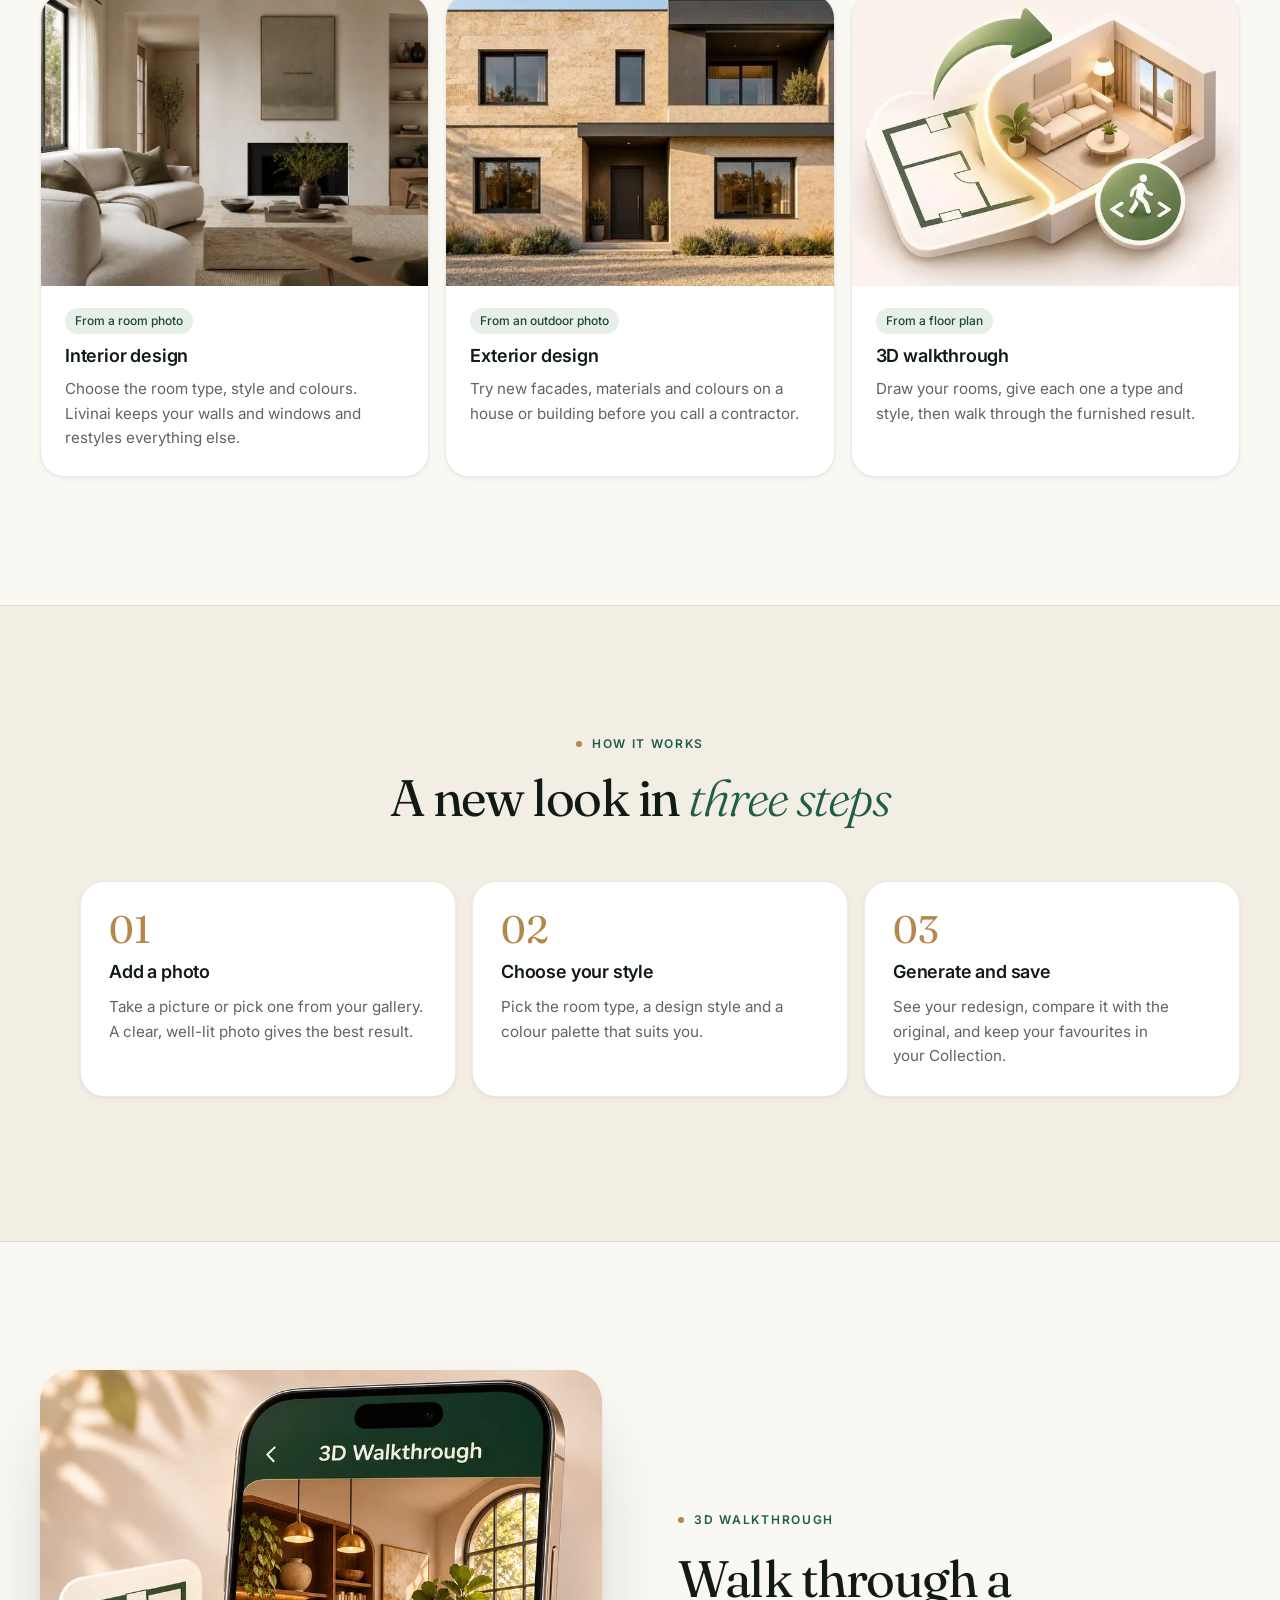
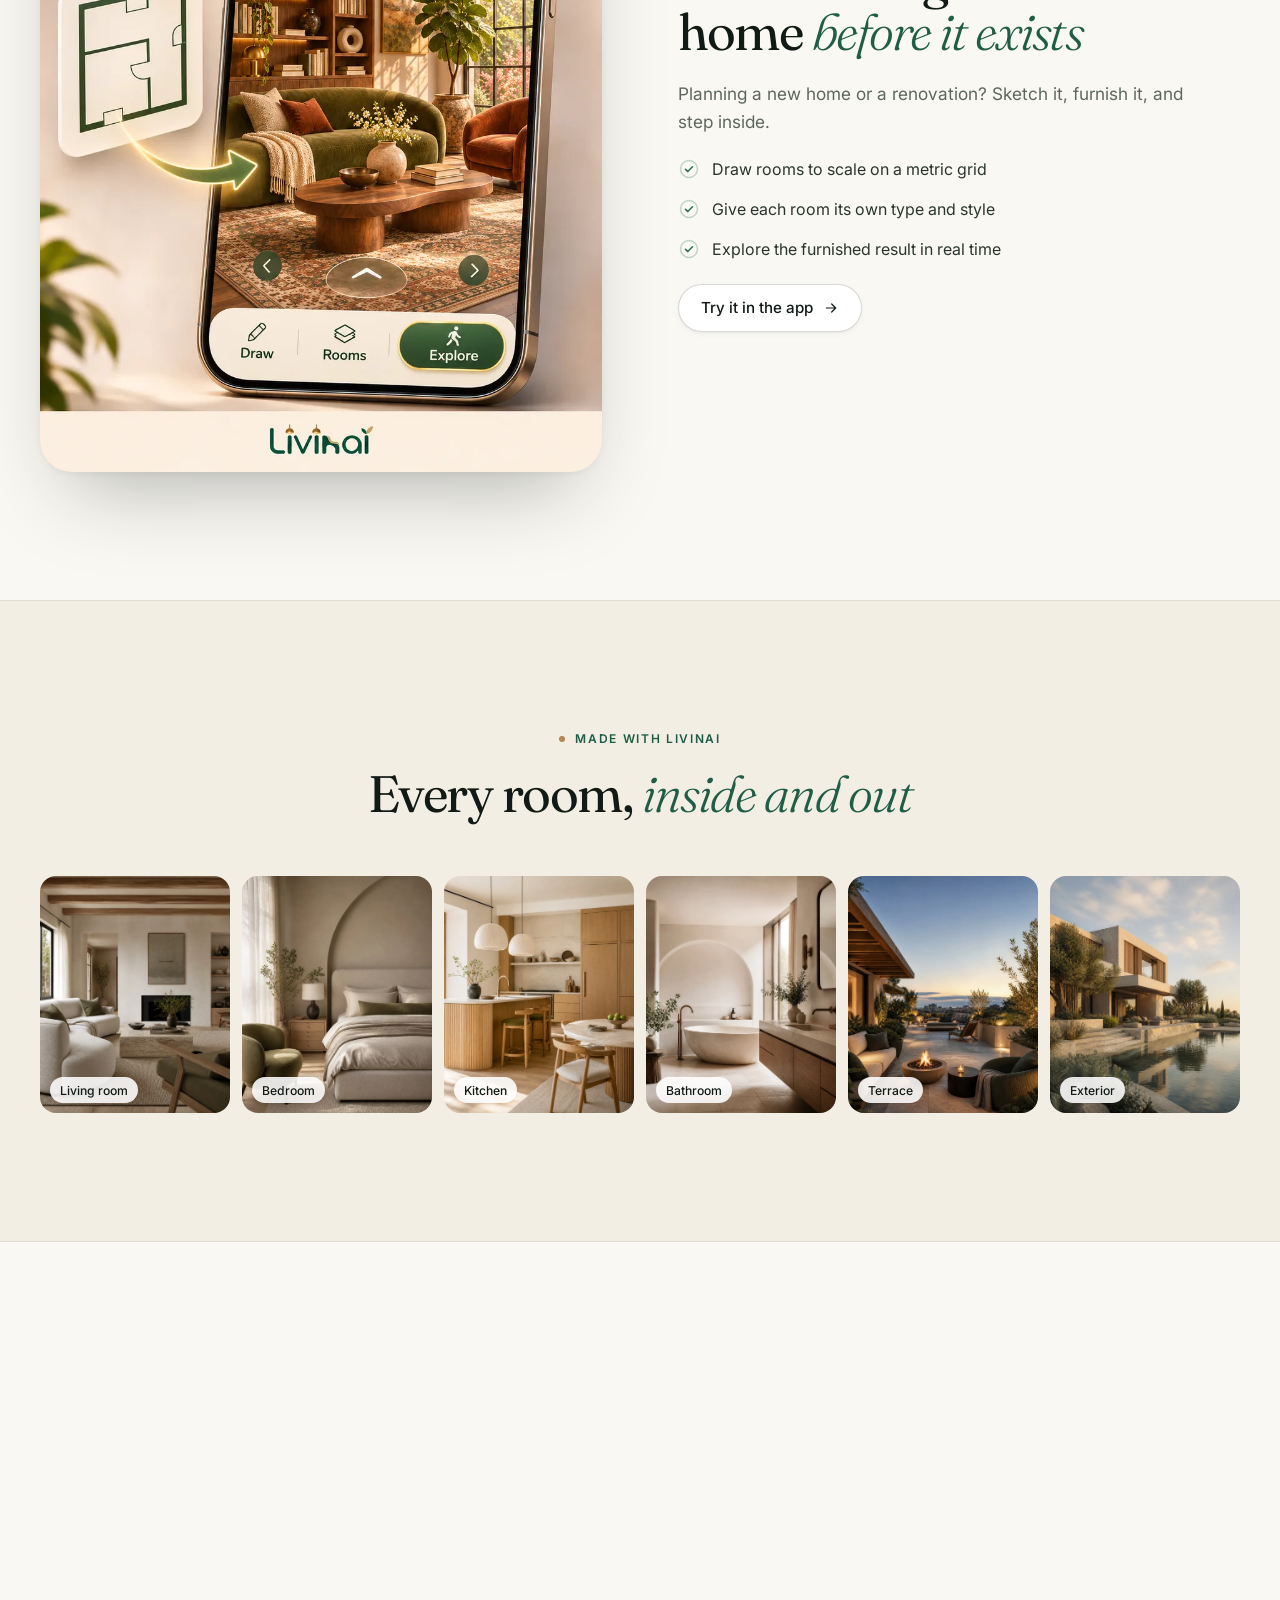
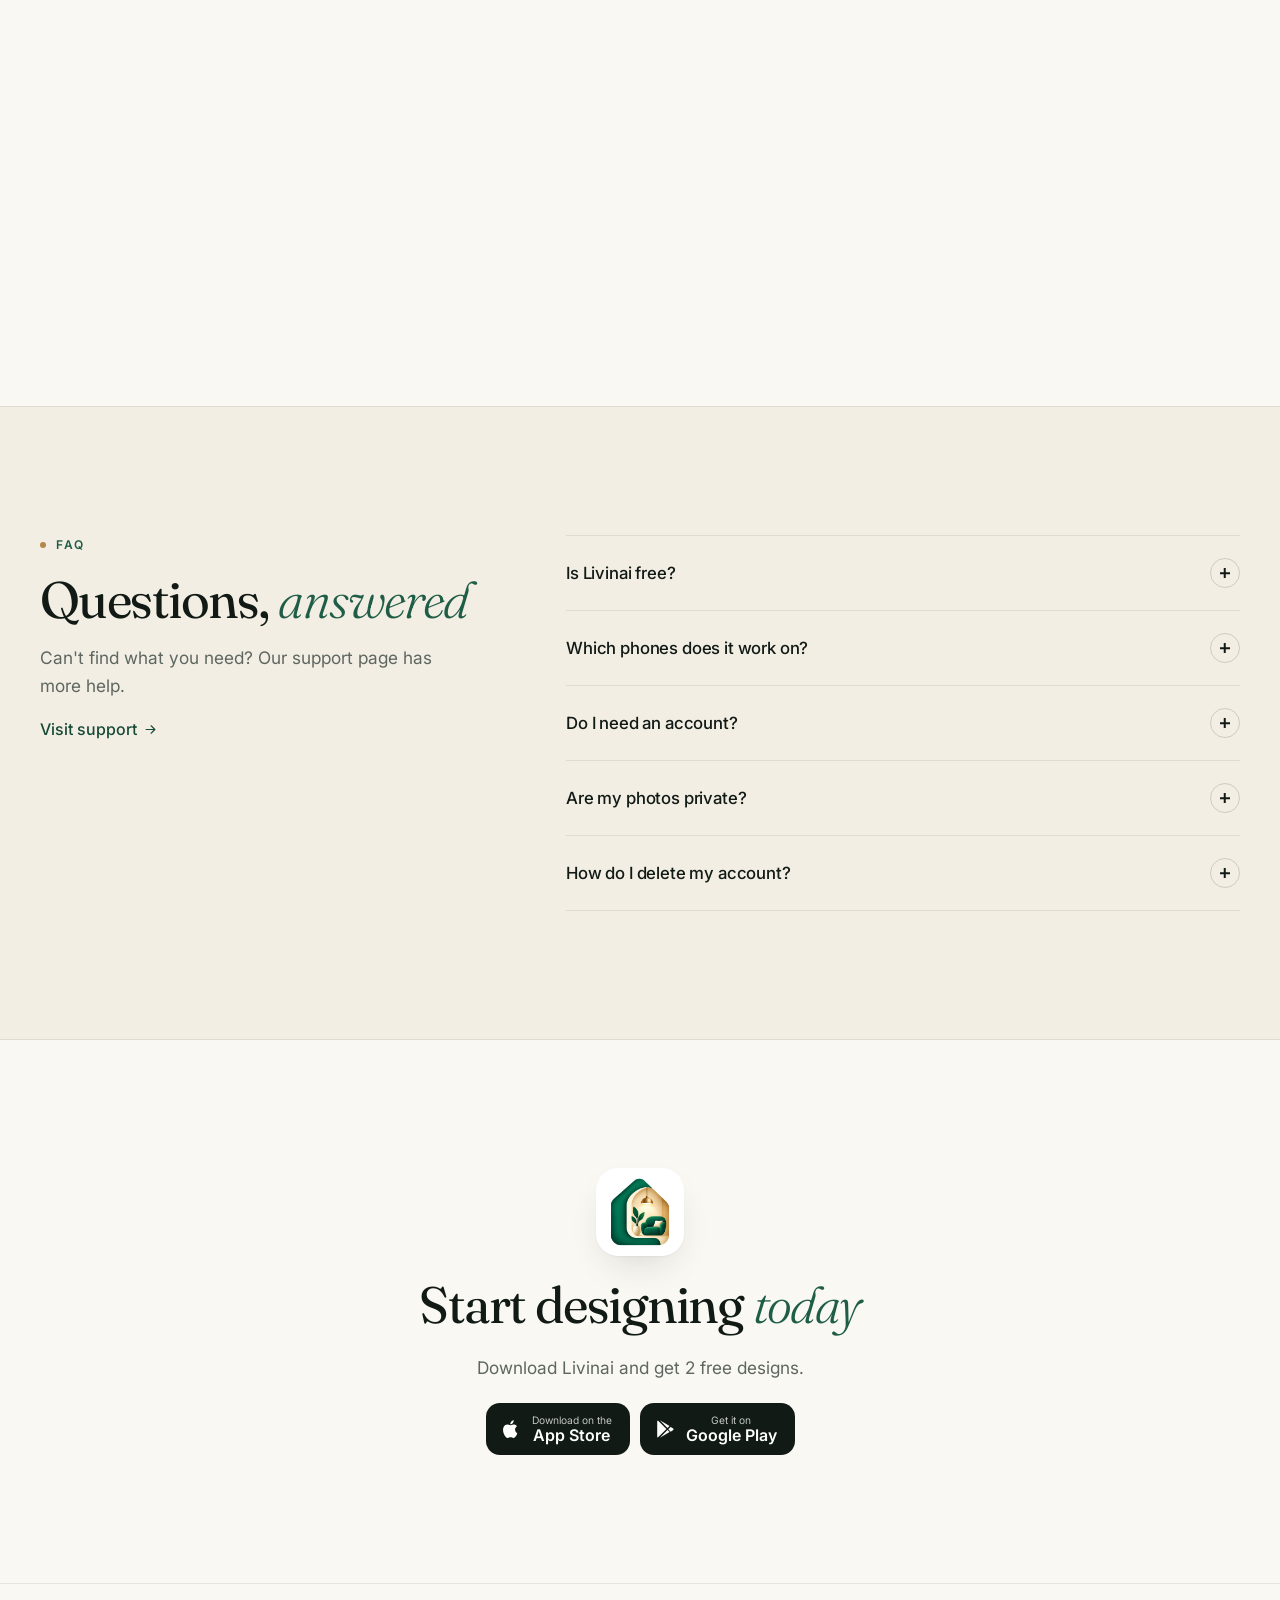
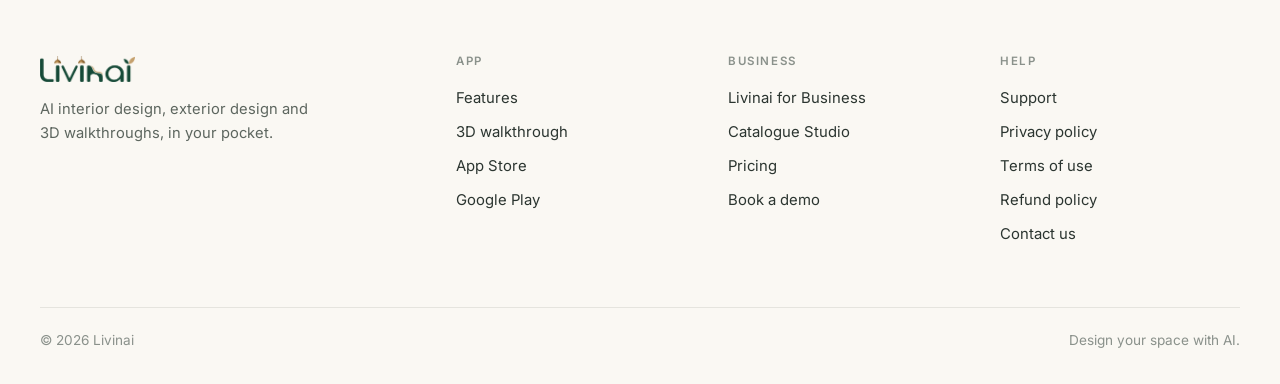
==== commit e9f3bd34: "Add refund policy page and fix 3D tour controls Phone uses the app-style walk stick; on laptop, mous" ====
--- a/index.html
+++ b/index.html
@@ -303,7 +303,7 @@
       <div><img class="logo" src="/assets/img/wordmark.png" alt="Livinai" width="96" height="26"><p>AI interior design, exterior design and 3D walkthroughs, in your pocket.</p></div>
       <div><h2>App</h2><ul class="clean"><li><a href="/#features">Features</a></li><li><a href="/#walkthrough">3D walkthrough</a></li><li><a href="https://apps.apple.com/app/id6800486898" rel="noopener">App Store</a></li><li><a href="https://play.google.com/store/apps/details?id=com.livinai.app" rel="noopener">Google Play</a></li></ul></div>
       <div><h2>Business</h2><ul class="clean"><li><a href="/business/">Livinai for Business</a></li><li><a href="/business/#catalogue">Catalogue Studio</a></li><li><a href="/business/#pricing">Pricing</a></li><li><a href="/business/#demo">Book a demo</a></li></ul></div>
-      <div><h2>Help</h2><ul class="clean"><li><a href="/support/">Support</a></li><li><a href="/privacy/">Privacy policy</a></li><li><a href="/terms/">Terms of use</a></li><li><a href="mailto:hello@livinai.app">Contact us</a></li></ul></div>
+      <div><h2>Help</h2><ul class="clean"><li><a href="/support/">Support</a></li><li><a href="/privacy/">Privacy policy</a></li><li><a href="/terms/">Terms of use</a></li><li><a href="/refunds/">Refund policy</a></li><li><a href="mailto:hello@livinai.app">Contact us</a></li></ul></div>
     </div>
     <div class="ftr-bottom"><span>© <span data-year>2026</span> Livinai</span><span>Design your space with AI.</span></div>
   </div>
--- a/assets/site.css
+++ b/assets/site.css
@@ -31,8 +31,8 @@
 :focus-visible{outline:2px solid var(--gold);outline-offset:3px;border-radius:8px}
 .wrap{width:min(var(--wrap),calc(100% - 40px));margin-inline:auto}
 .wrap.narrow{--wrap:820px}
-.skip{position:fixed;left:12px;top:12px;z-index:100;background:var(--ink);color:#fff;padding:10px 14px;border-radius:10px;text-decoration:none;transform:translateY(-160%);transition:transform .2s}
-.skip:focus{transform:none}
+.skip{position:fixed;left:12px;top:12px;z-index:100;background:var(--ink);color:#fff;padding:10px 14px;border-radius:10px;text-decoration:none;clip-path:inset(50%)}
+.skip:focus{clip-path:none}
 ul.clean{list-style:none;margin:0;padding:0}
 [hidden]{display:none!important}
 .sr{position:absolute;width:1px;height:1px;overflow:hidden;clip:rect(0 0 0 0);white-space:nowrap}
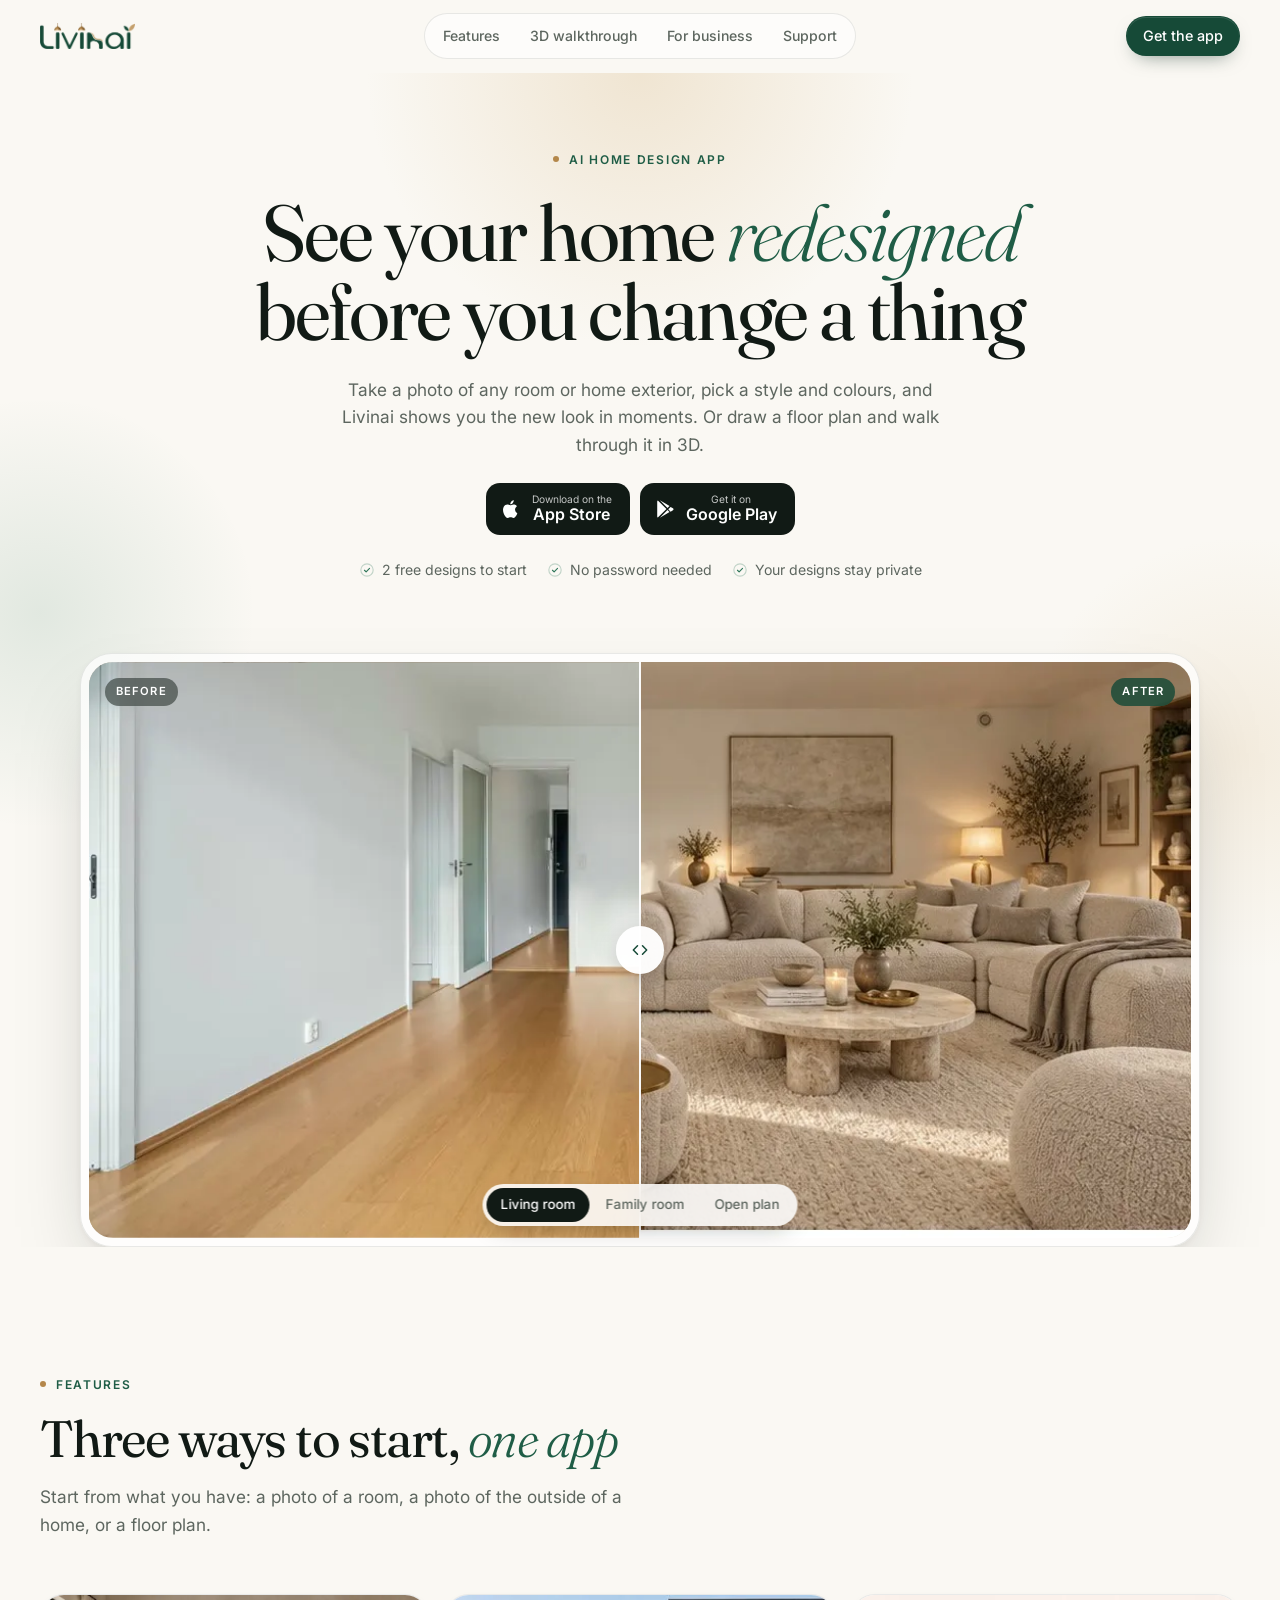
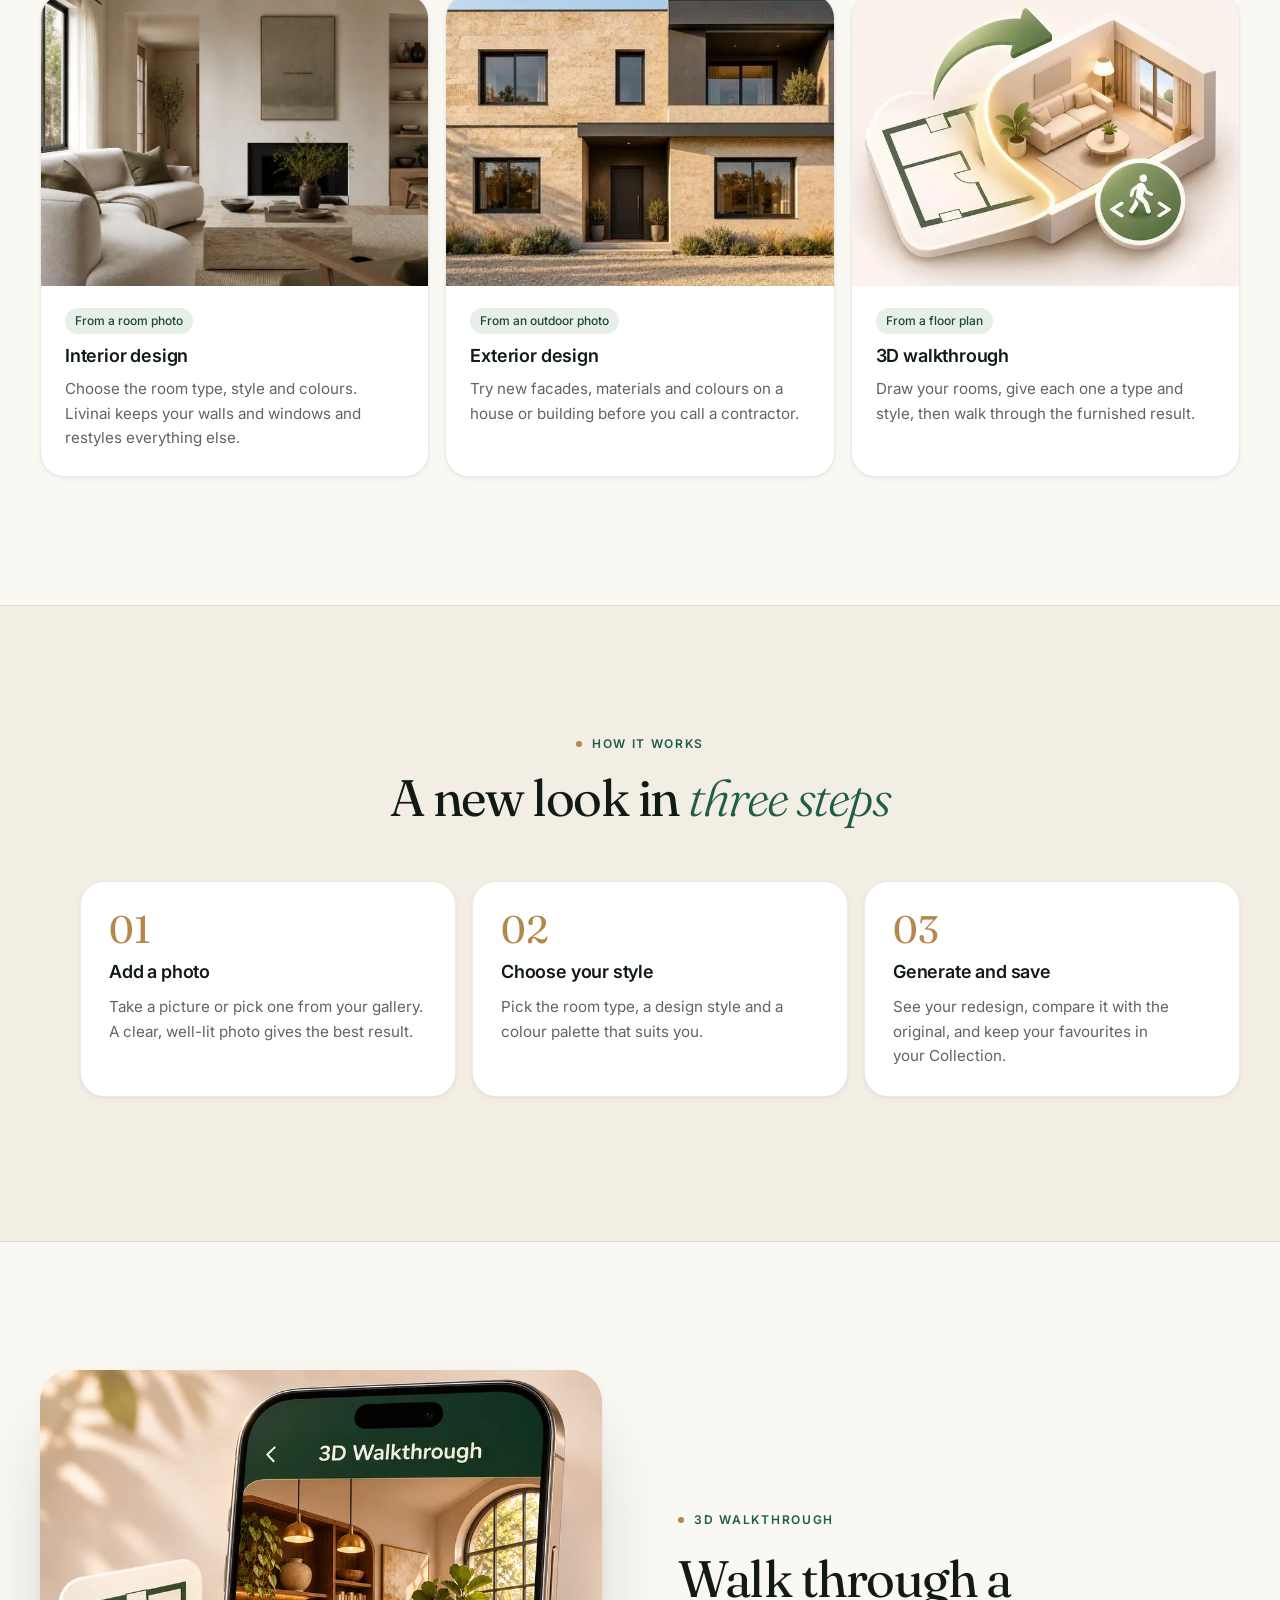
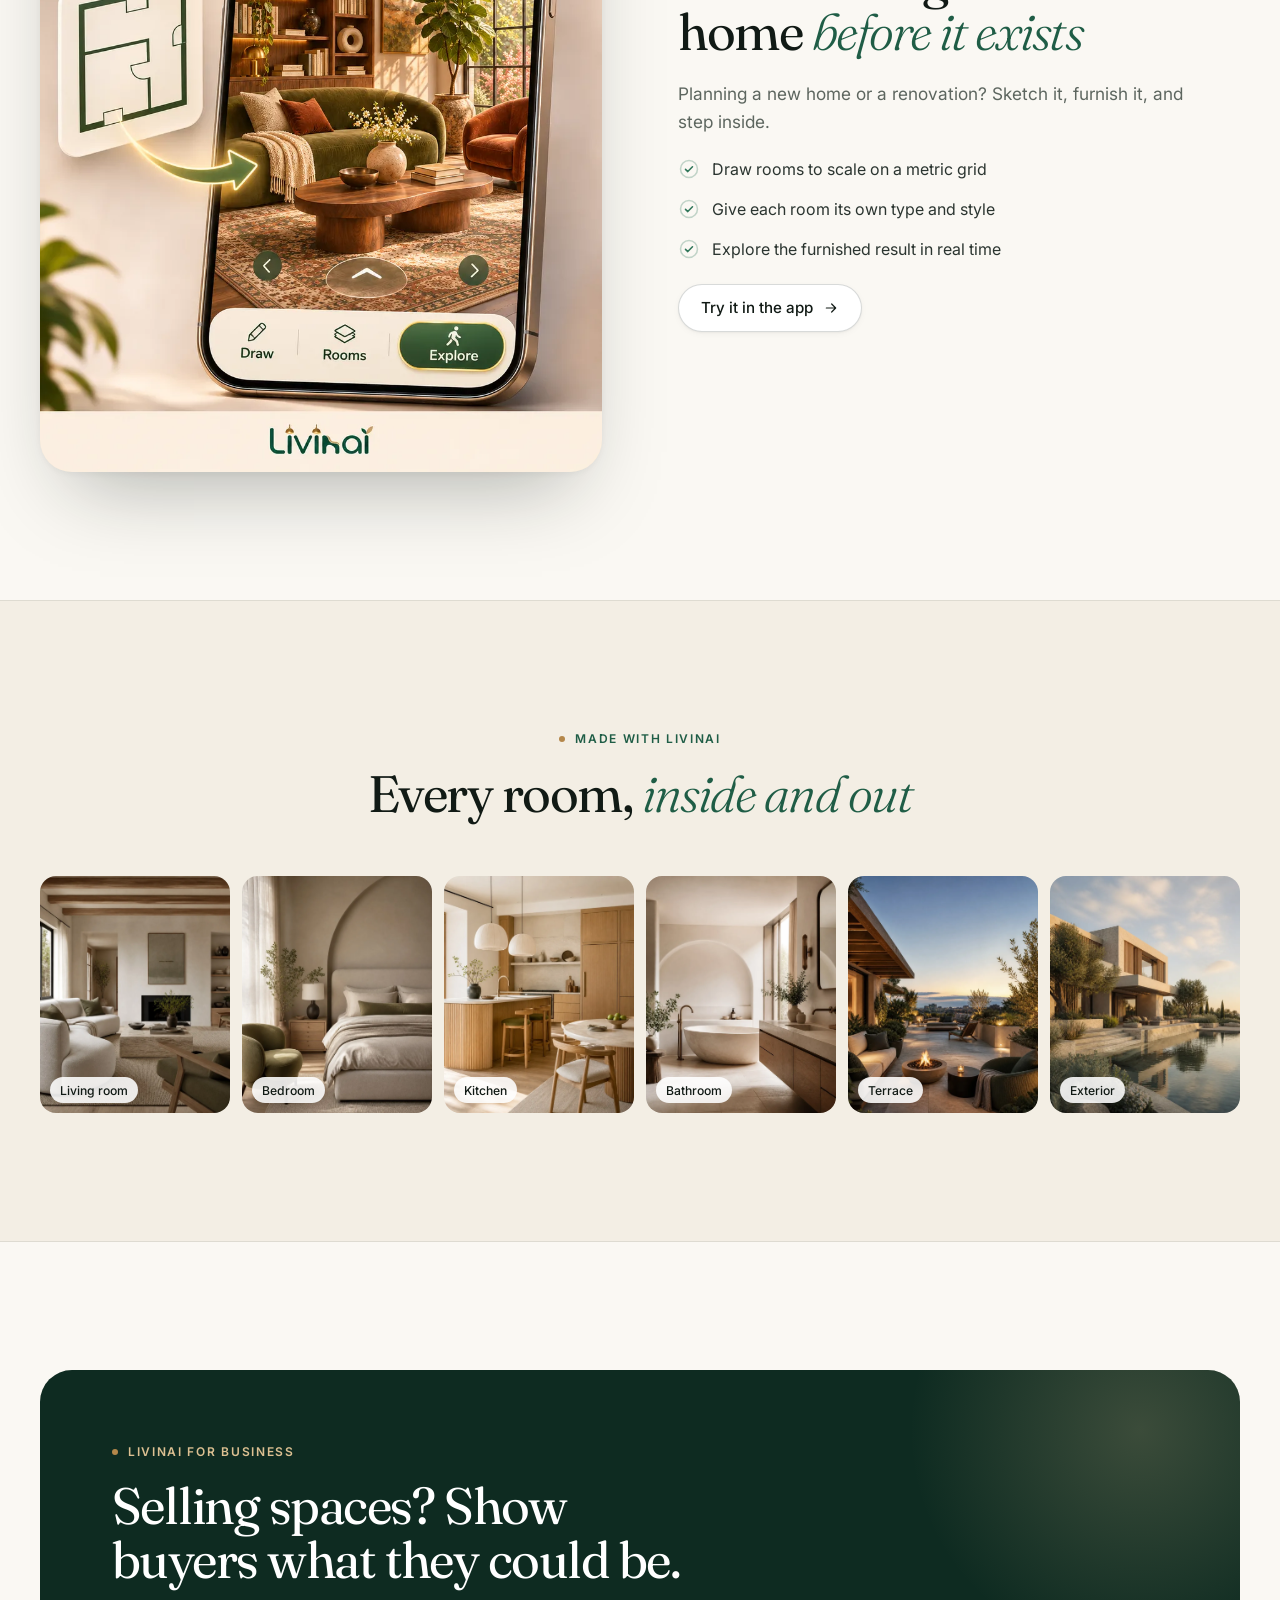
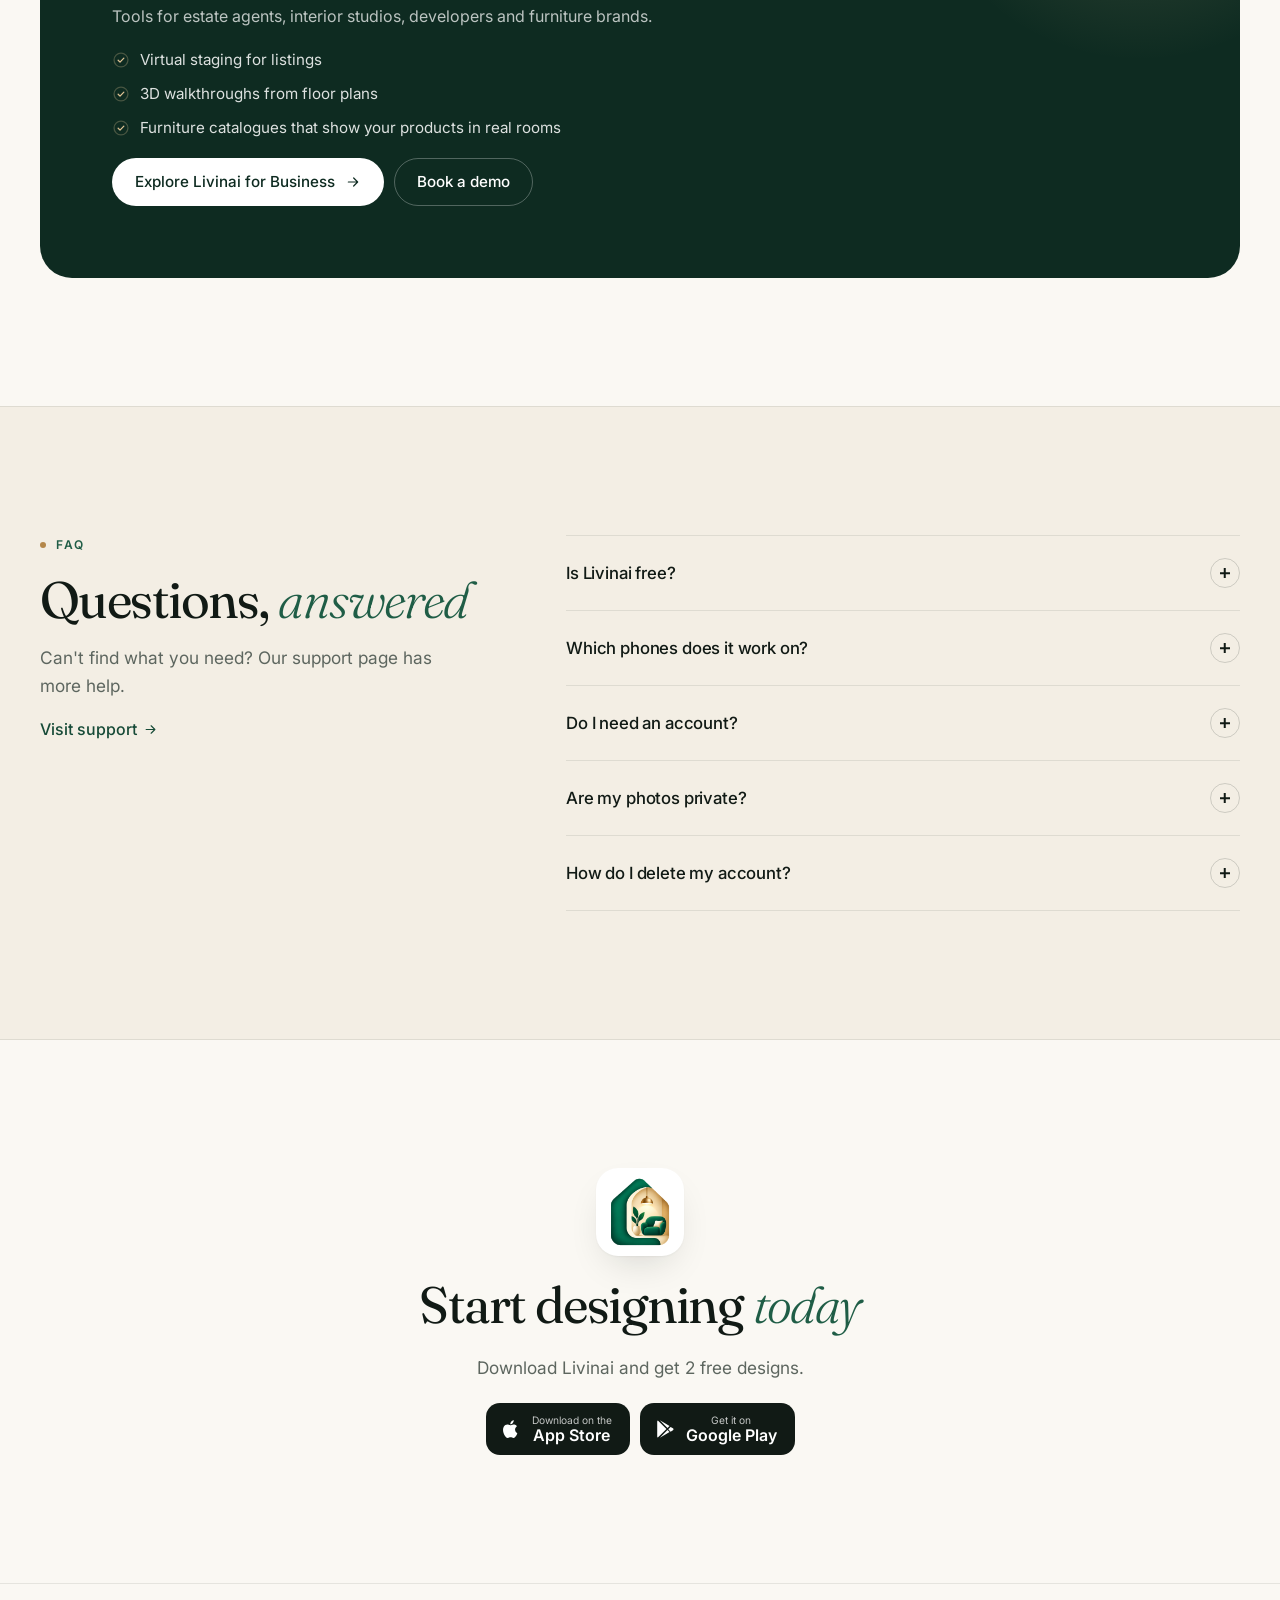
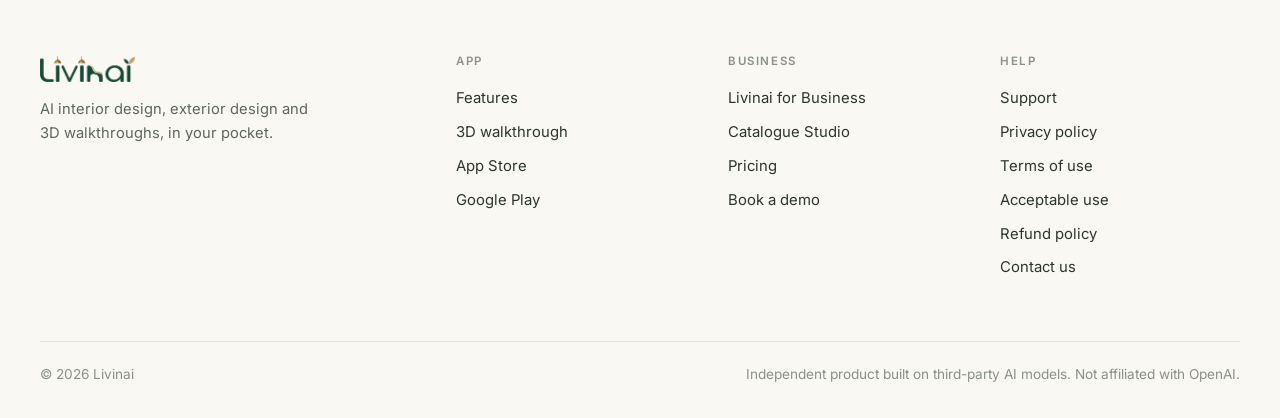
==== commit 5ddcd4a9: "Add Acceptable Use Policy and move Team checkout to Creem Terms now ban explicit and deepfake conten" ====
--- a/index.html
+++ b/index.html
@@ -303,9 +303,9 @@
       <div><img class="logo" src="/assets/img/wordmark.png" alt="Livinai" width="96" height="26"><p>AI interior design, exterior design and 3D walkthroughs, in your pocket.</p></div>
       <div><h2>App</h2><ul class="clean"><li><a href="/#features">Features</a></li><li><a href="/#walkthrough">3D walkthrough</a></li><li><a href="https://apps.apple.com/app/id6800486898" rel="noopener">App Store</a></li><li><a href="https://play.google.com/store/apps/details?id=com.livinai.app" rel="noopener">Google Play</a></li></ul></div>
       <div><h2>Business</h2><ul class="clean"><li><a href="/business/">Livinai for Business</a></li><li><a href="/business/#catalogue">Catalogue Studio</a></li><li><a href="/business/#pricing">Pricing</a></li><li><a href="/business/#demo">Book a demo</a></li></ul></div>
-      <div><h2>Help</h2><ul class="clean"><li><a href="/support/">Support</a></li><li><a href="/privacy/">Privacy policy</a></li><li><a href="/terms/">Terms of use</a></li><li><a href="/refunds/">Refund policy</a></li><li><a href="mailto:hello@livinai.app">Contact us</a></li></ul></div>
-    </div>
-    <div class="ftr-bottom"><span>© <span data-year>2026</span> Livinai</span><span>Design your space with AI.</span></div>
+      <div><h2>Help</h2><ul class="clean"><li><a href="/support/">Support</a></li><li><a href="/privacy/">Privacy policy</a></li><li><a href="/terms/">Terms of use</a></li><li><a href="/acceptable-use/">Acceptable use</a></li><li><a href="/refunds/">Refund policy</a></li><li><a href="mailto:hello@livinai.app">Contact us</a></li></ul></div>
+    </div>
+    <div class="ftr-bottom"><span>© <span data-year>2026</span> Livinai</span><span>Independent product built on third-party AI models. Not affiliated with OpenAI.</span></div>
   </div>
 </footer>
 
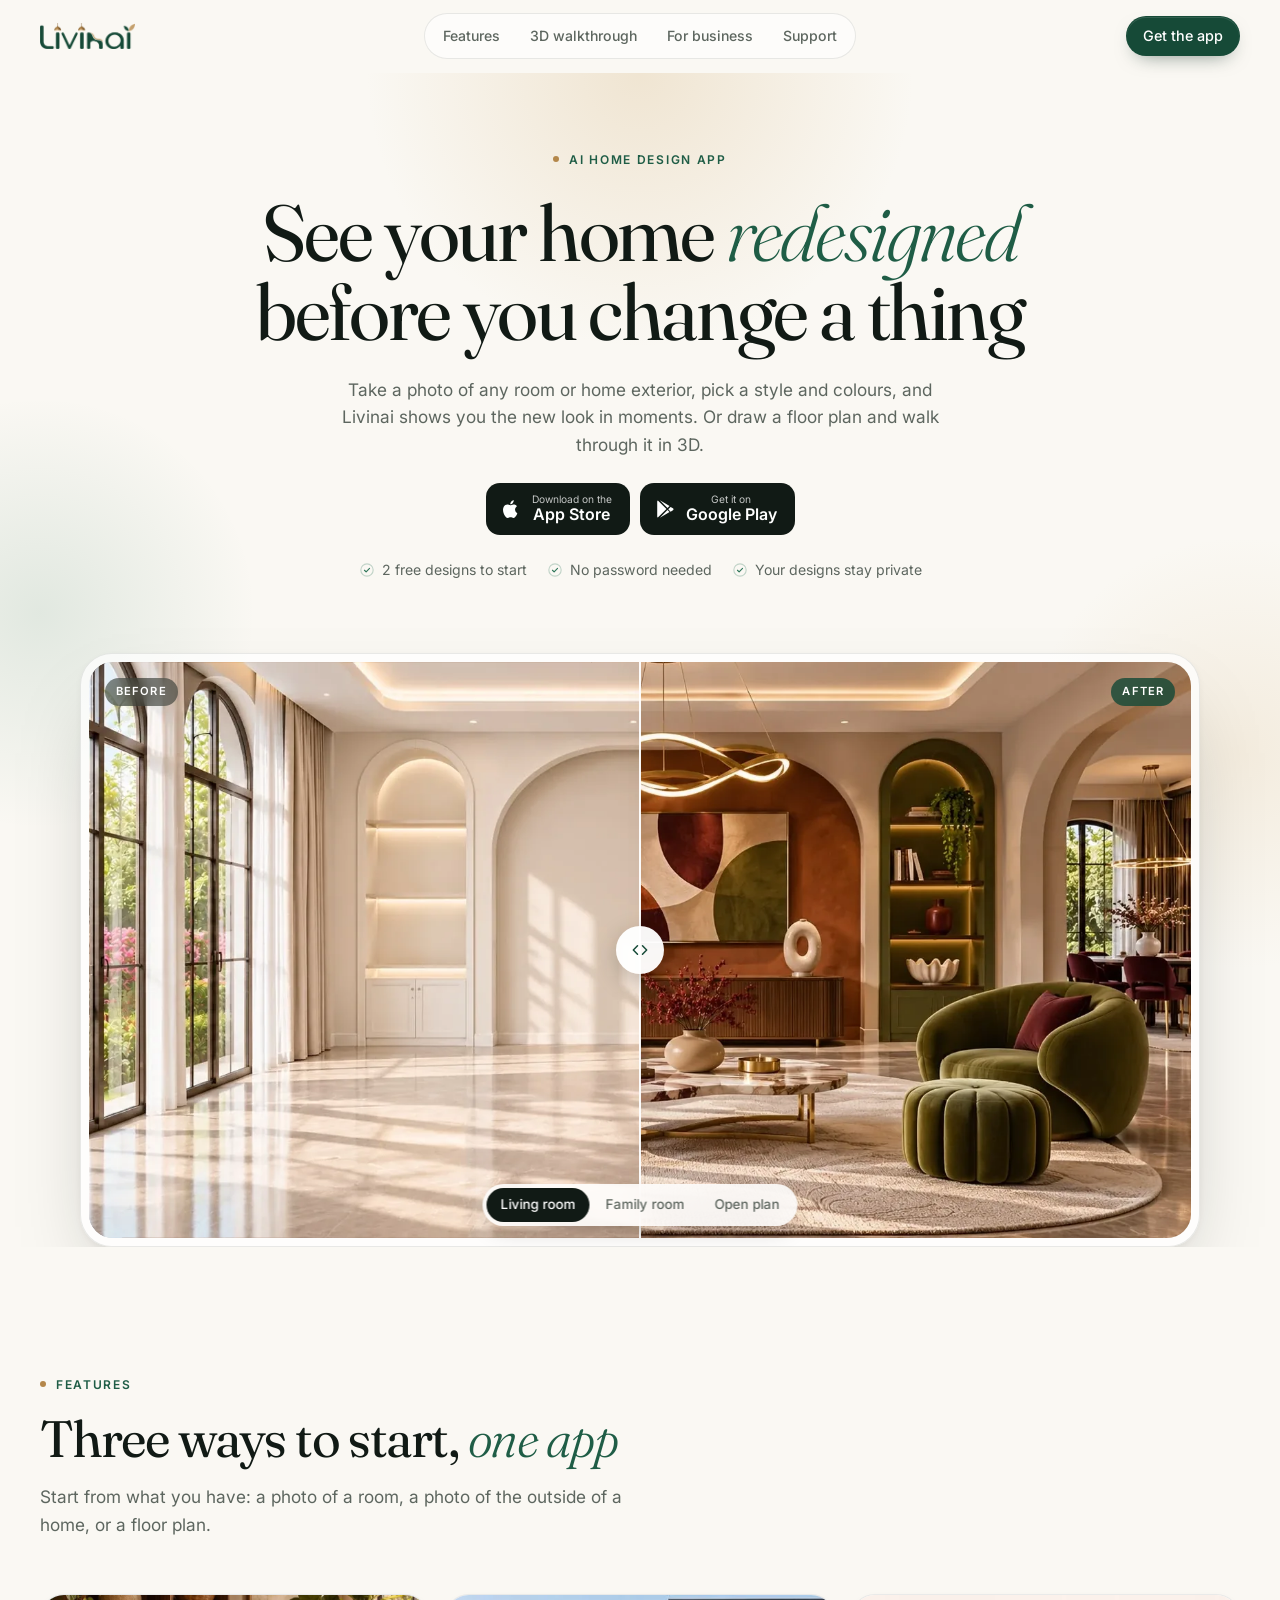
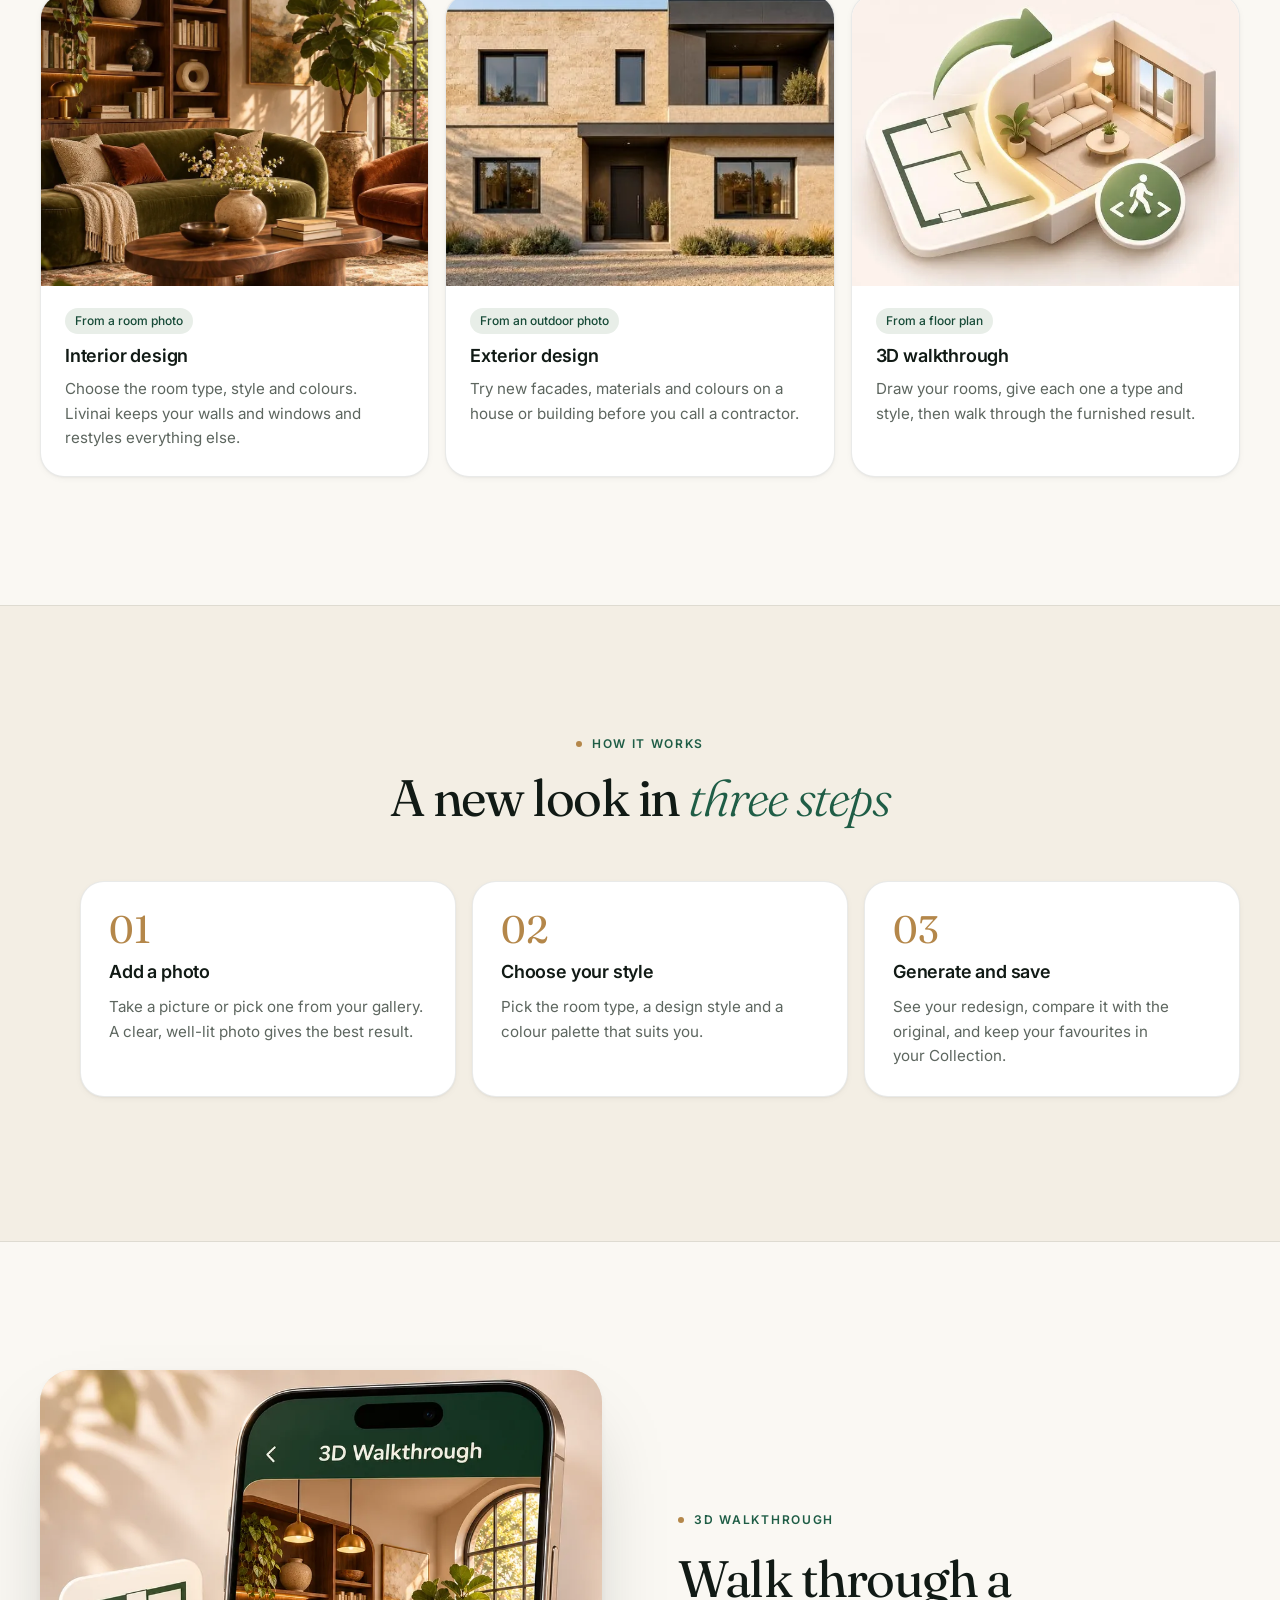
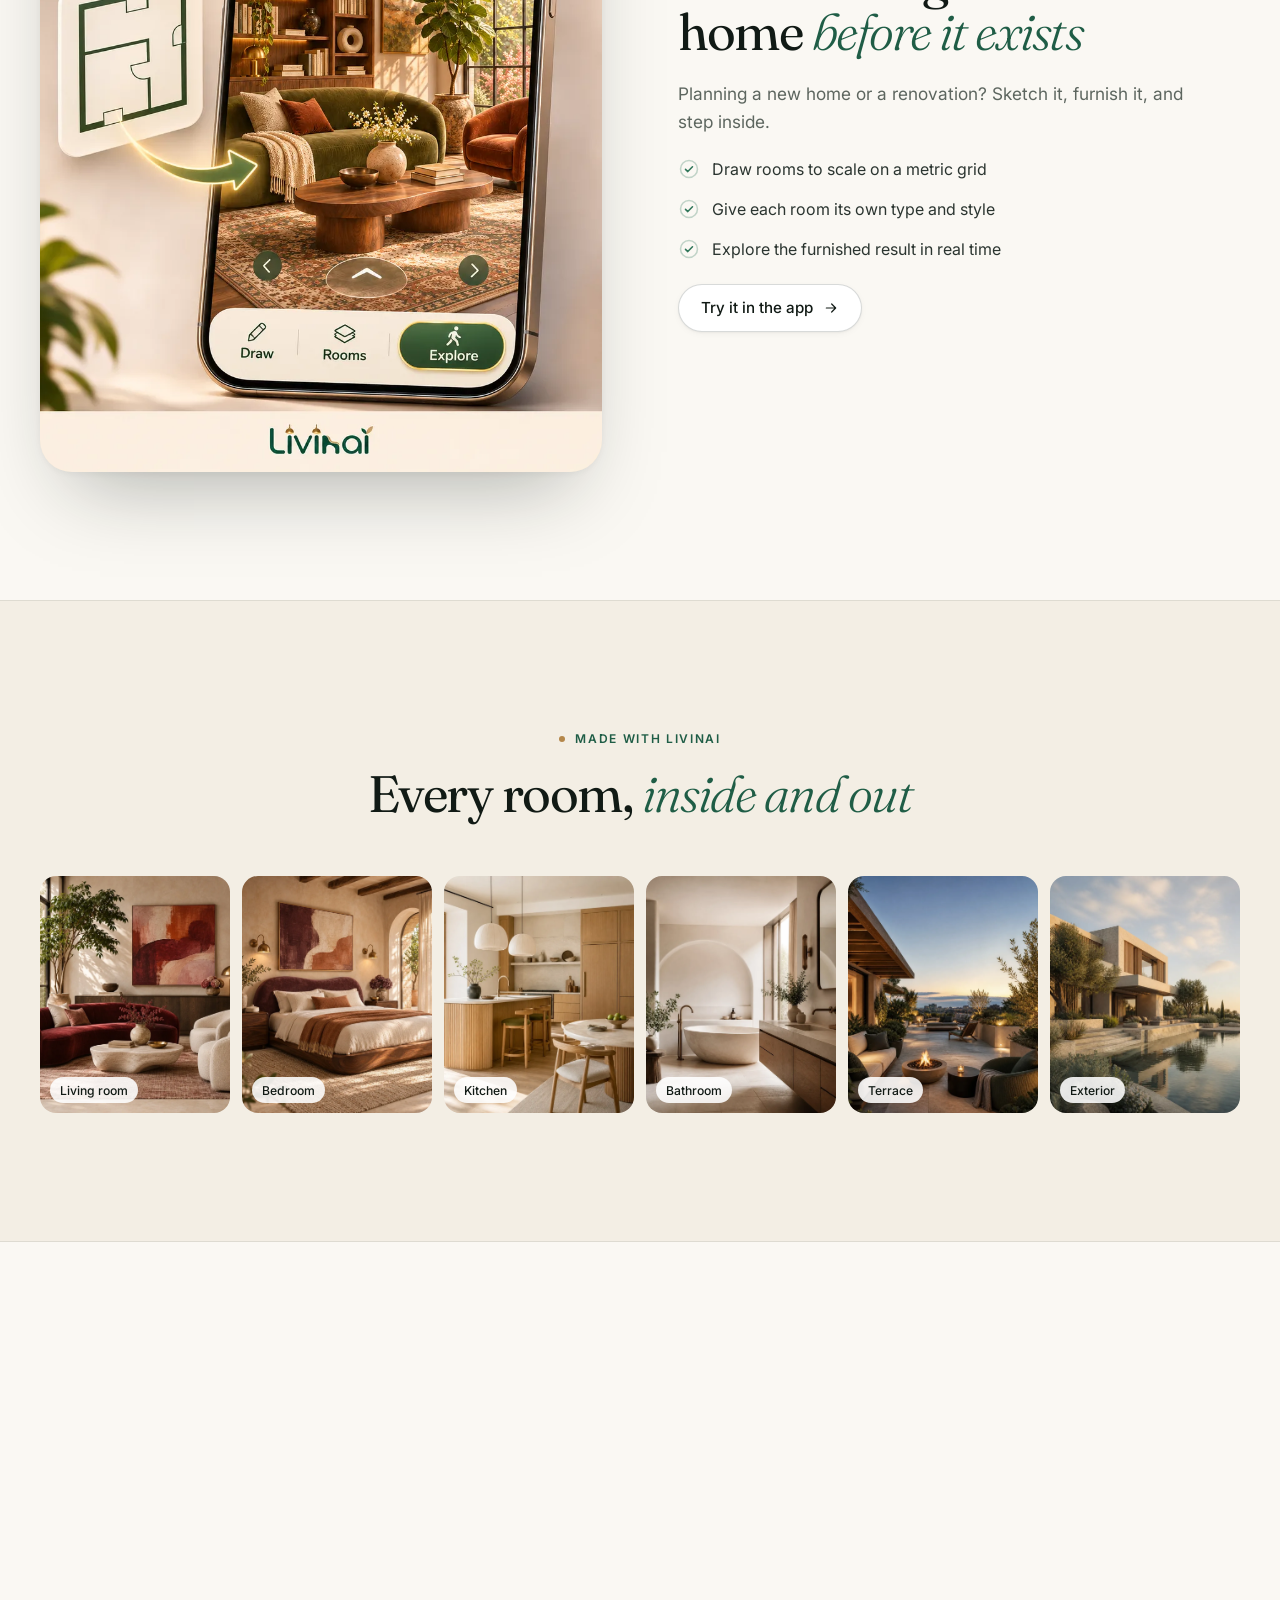
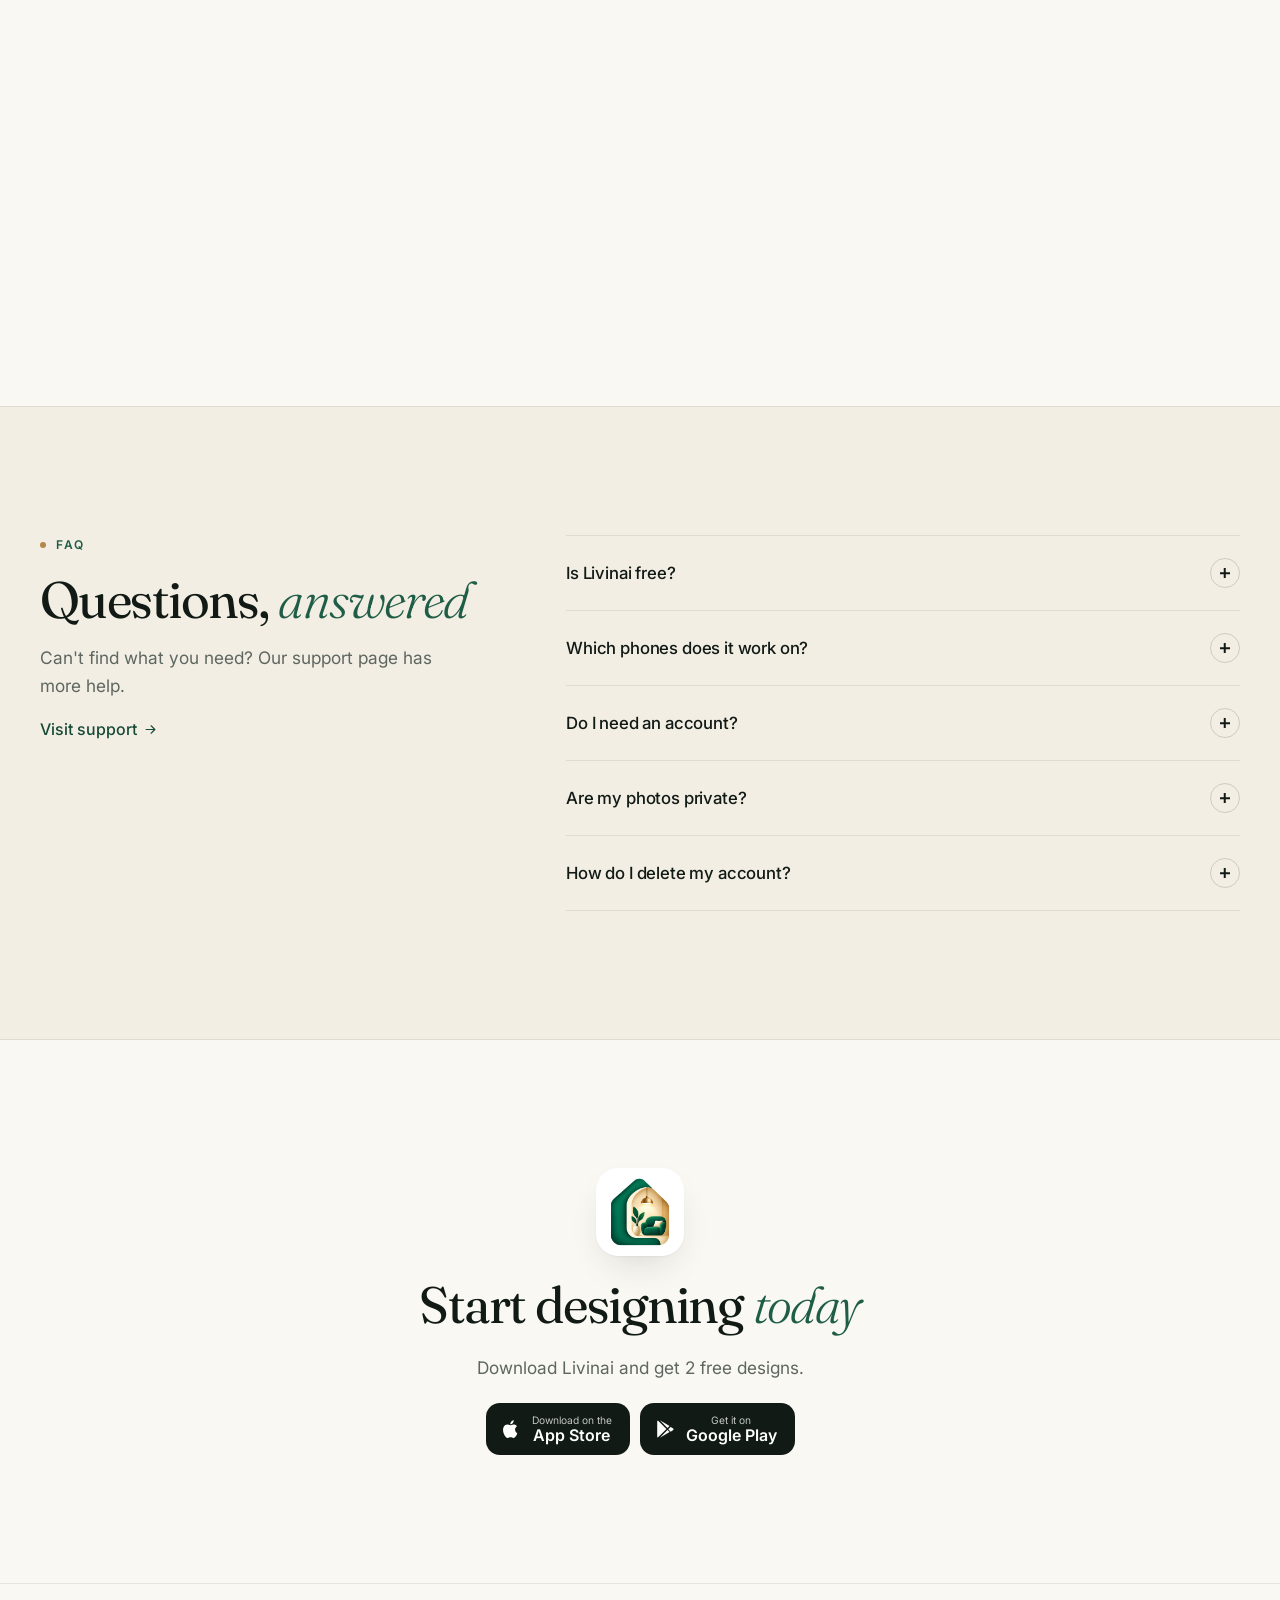
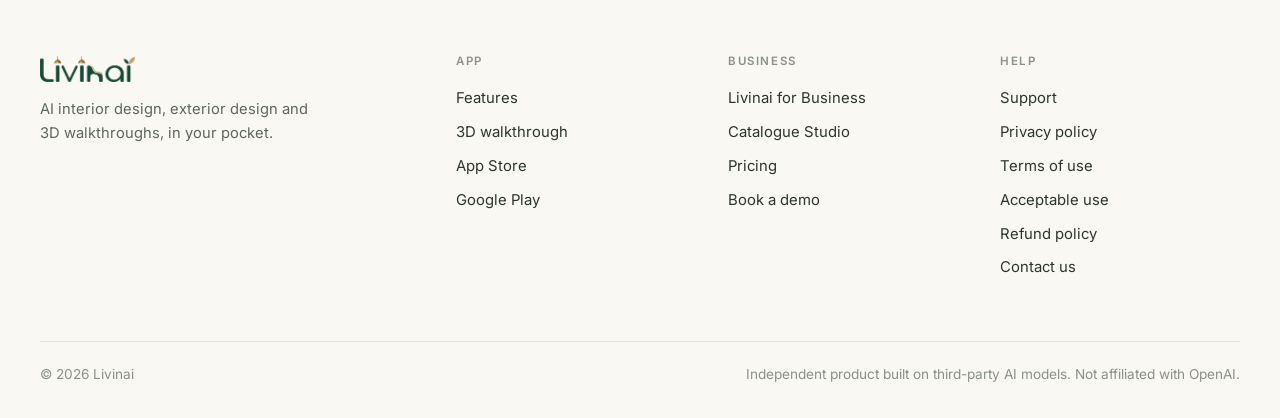
==== commit 389281dc: "Use new room images on the home and Business pages New arched-hall before/after leads the hero on bo" ====
--- a/index.html
+++ b/index.html
@@ -148,15 +148,15 @@
     <div class="stage-wrap">
       <div class="stage">
         <div class="ba" id="heroBa" data-ba>
-          <img class="after" src="/business/img/sweden-after.webp" alt="The same living room furnished in a warm, light style" width="1080" height="564" fetchpriority="high">
-          <img class="before" src="/business/img/sweden-before.webp" alt="An empty living room with wooden floors" width="1080" height="564">
+          <img class="after" src="/business/img/arches-after.webp" alt="The same arched hall furnished with a curved cream sofa, olive velvet chair and marble table" width="1600" height="900" fetchpriority="high">
+          <img class="before" src="/business/img/arches-before.webp" alt="An empty hall with arched windows and lit niches" width="1600" height="900">
           <span class="lbl l">Before</span><span class="lbl r">After</span>
           <span class="line" aria-hidden="true"></span>
           <span class="knob" aria-hidden="true"><svg><use href="#i-drag"/></svg></span>
           <input type="range" min="0" max="100" value="50" aria-label="Drag to compare before and after">
         </div>
         <div class="switch" role="group" aria-label="Choose an example" data-switch="#heroBa">
-          <button type="button" aria-pressed="true" data-before="/business/img/sweden-before.webp" data-before-alt="An empty living room with wooden floors" data-after="/business/img/sweden-after.webp" data-after-alt="The same living room furnished in a warm, light style">Living room</button>
+          <button type="button" aria-pressed="true" data-before="/business/img/arches-before.webp" data-before-alt="An empty hall with arched windows and lit niches" data-after="/business/img/arches-after.webp" data-after-alt="The same arched hall furnished with a curved cream sofa, olive velvet chair and marble table">Living room</button>
           <button type="button" aria-pressed="false" data-before="/business/img/us-before.webp" data-before-alt="An empty family room with bay windows" data-after="/business/img/us-after.webp" data-after-alt="The same family room with soft sofas and a stone coffee table">Family room</button>
           <button type="button" aria-pressed="false" data-before="/business/img/dubai-before.webp" data-before-alt="An empty double-height open-plan space" data-after="/business/img/dubai-after.webp" data-after-alt="The same open-plan space furnished with curved sofas">Open plan</button>
         </div>
@@ -175,7 +175,7 @@
     </div>
     <div class="modes">
       <article class="card mode reveal">
-        <figure><img src="/business/img/scene-living.webp" alt="A redesigned living room with soft white sofas" width="900" height="1125" loading="lazy"></figure>
+        <figure><img src="/business/img/living-olive.webp" alt="A redesigned living room with an olive velvet sofa and walnut shelves" width="900" height="1125" loading="lazy"></figure>
         <div class="body"><span class="tag">From a room photo</span><h3>Interior design</h3><p>Choose the room type, style and colours. Livinai keeps your walls and windows and restyles everything else.</p></div>
       </article>
       <article class="card mode reveal">
@@ -231,8 +231,8 @@
       <h2>Every room, <em class="accent">inside and out</em></h2>
     </div>
     <div class="gallery reveal">
-      <figure><img src="/business/img/scene-living.webp" alt="Living room with white sofas and a fireplace" width="900" height="1125" loading="lazy"><figcaption>Living room</figcaption></figure>
-      <figure><img src="/business/img/scene-bedroom.webp" alt="Calm bedroom with an arched headboard wall" width="900" height="1125" loading="lazy"><figcaption>Bedroom</figcaption></figure>
+      <figure><img src="/business/img/living-burgundy.webp" alt="Living room with a curved burgundy velvet sofa and abstract art" width="900" height="1125" loading="lazy"><figcaption>Living room</figcaption></figure>
+      <figure><img src="/business/img/bedroom-walnut.webp" alt="Warm bedroom with a walnut bed and plum velvet headboard" width="900" height="1125" loading="lazy"><figcaption>Bedroom</figcaption></figure>
       <figure><img src="/business/img/scene-kitchen.webp" alt="Light wood kitchen with an island" width="900" height="1125" loading="lazy"><figcaption>Kitchen</figcaption></figure>
       <figure><img src="/business/img/scene-bathroom.webp" alt="Bathroom with a freestanding bathtub" width="900" height="1125" loading="lazy"><figcaption>Bathroom</figcaption></figure>
       <figure><img src="/business/img/scene-terrace.webp" alt="Rooftop terrace with a fire pit at sunset" width="900" height="1125" loading="lazy"><figcaption>Terrace</figcaption></figure>
